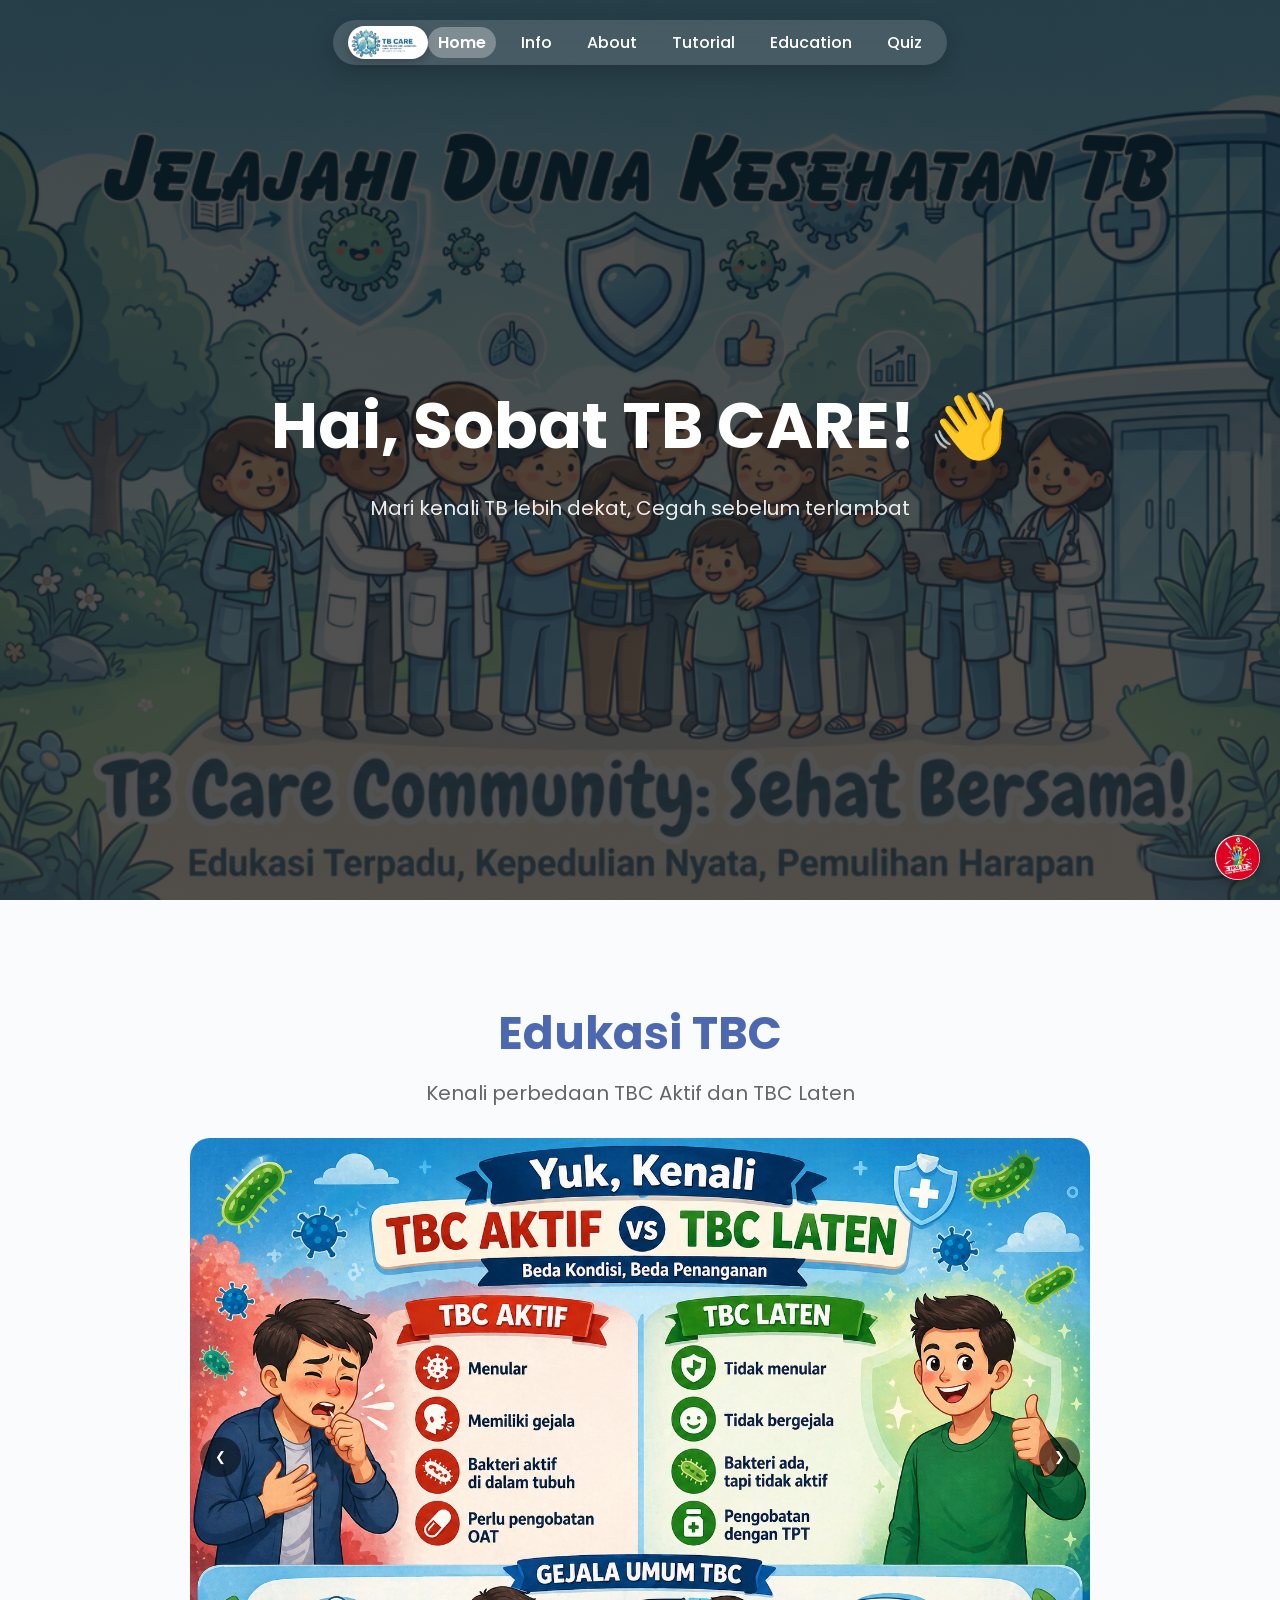
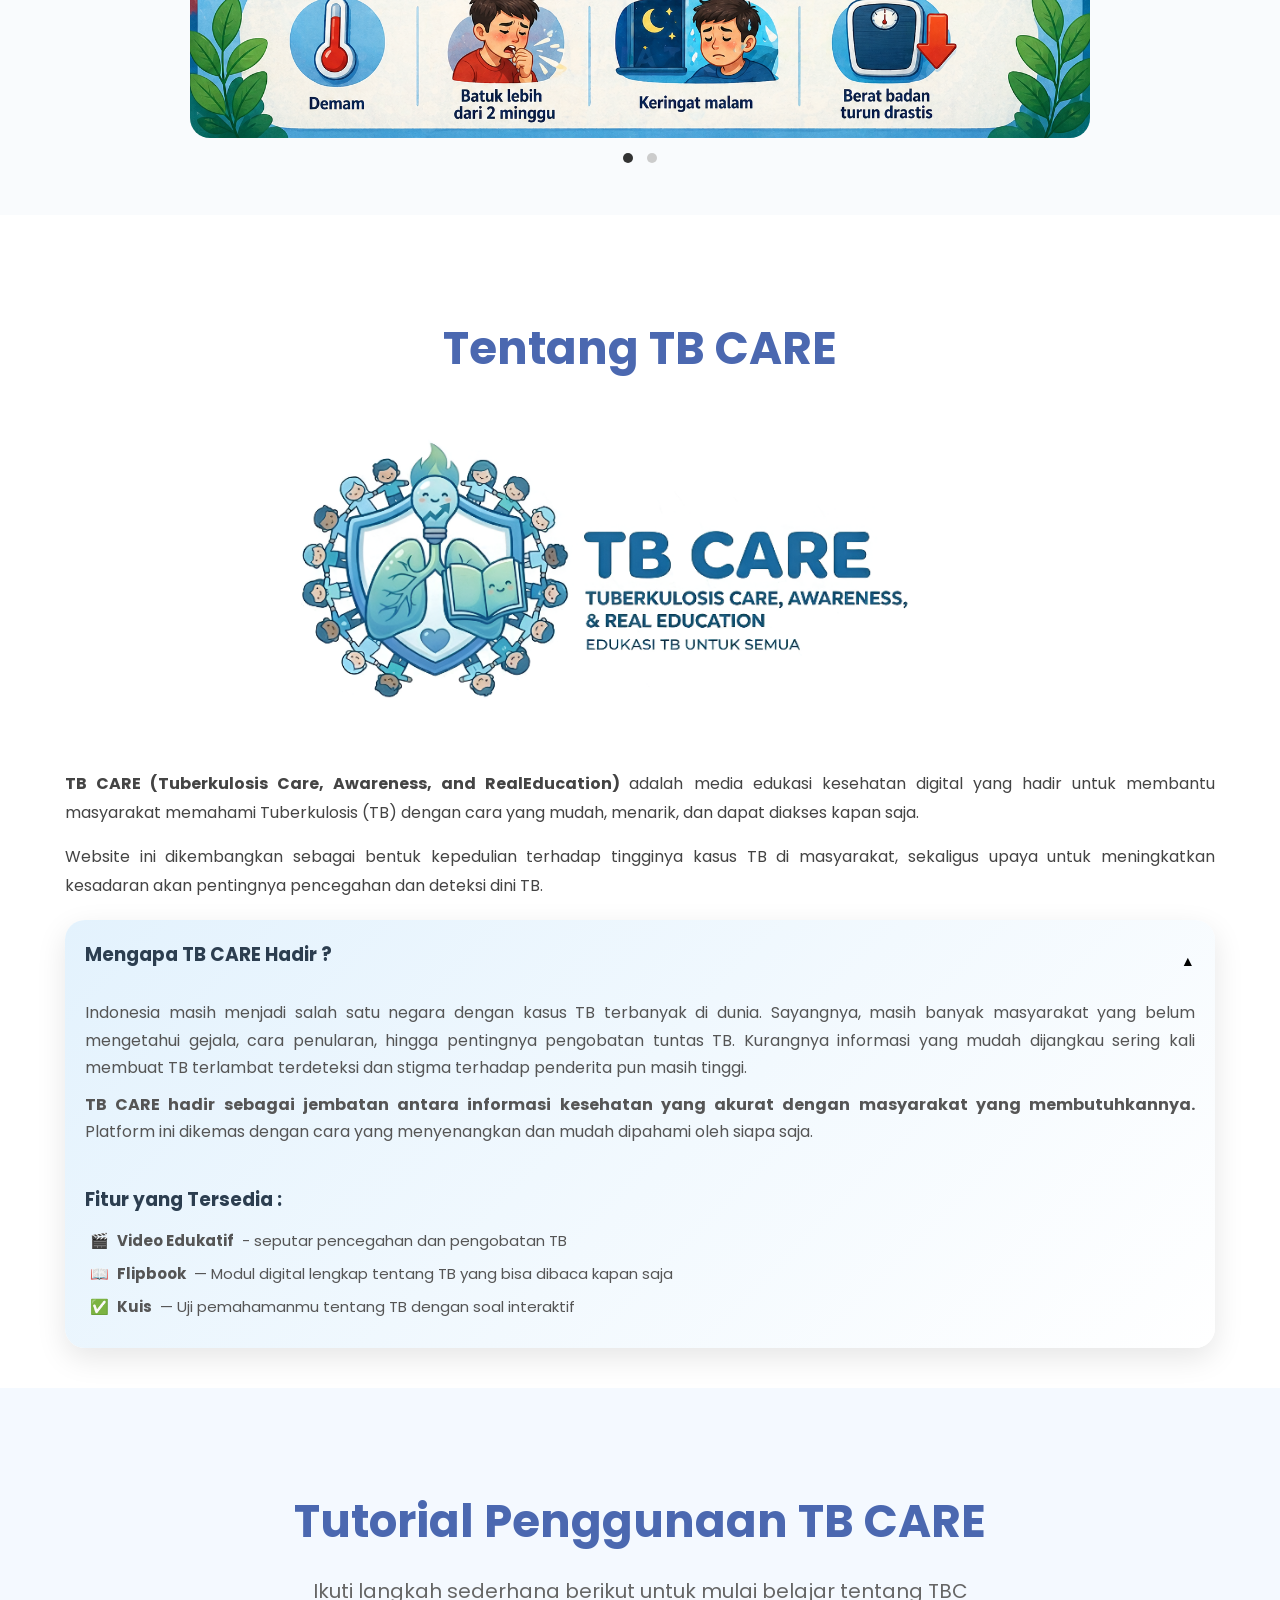
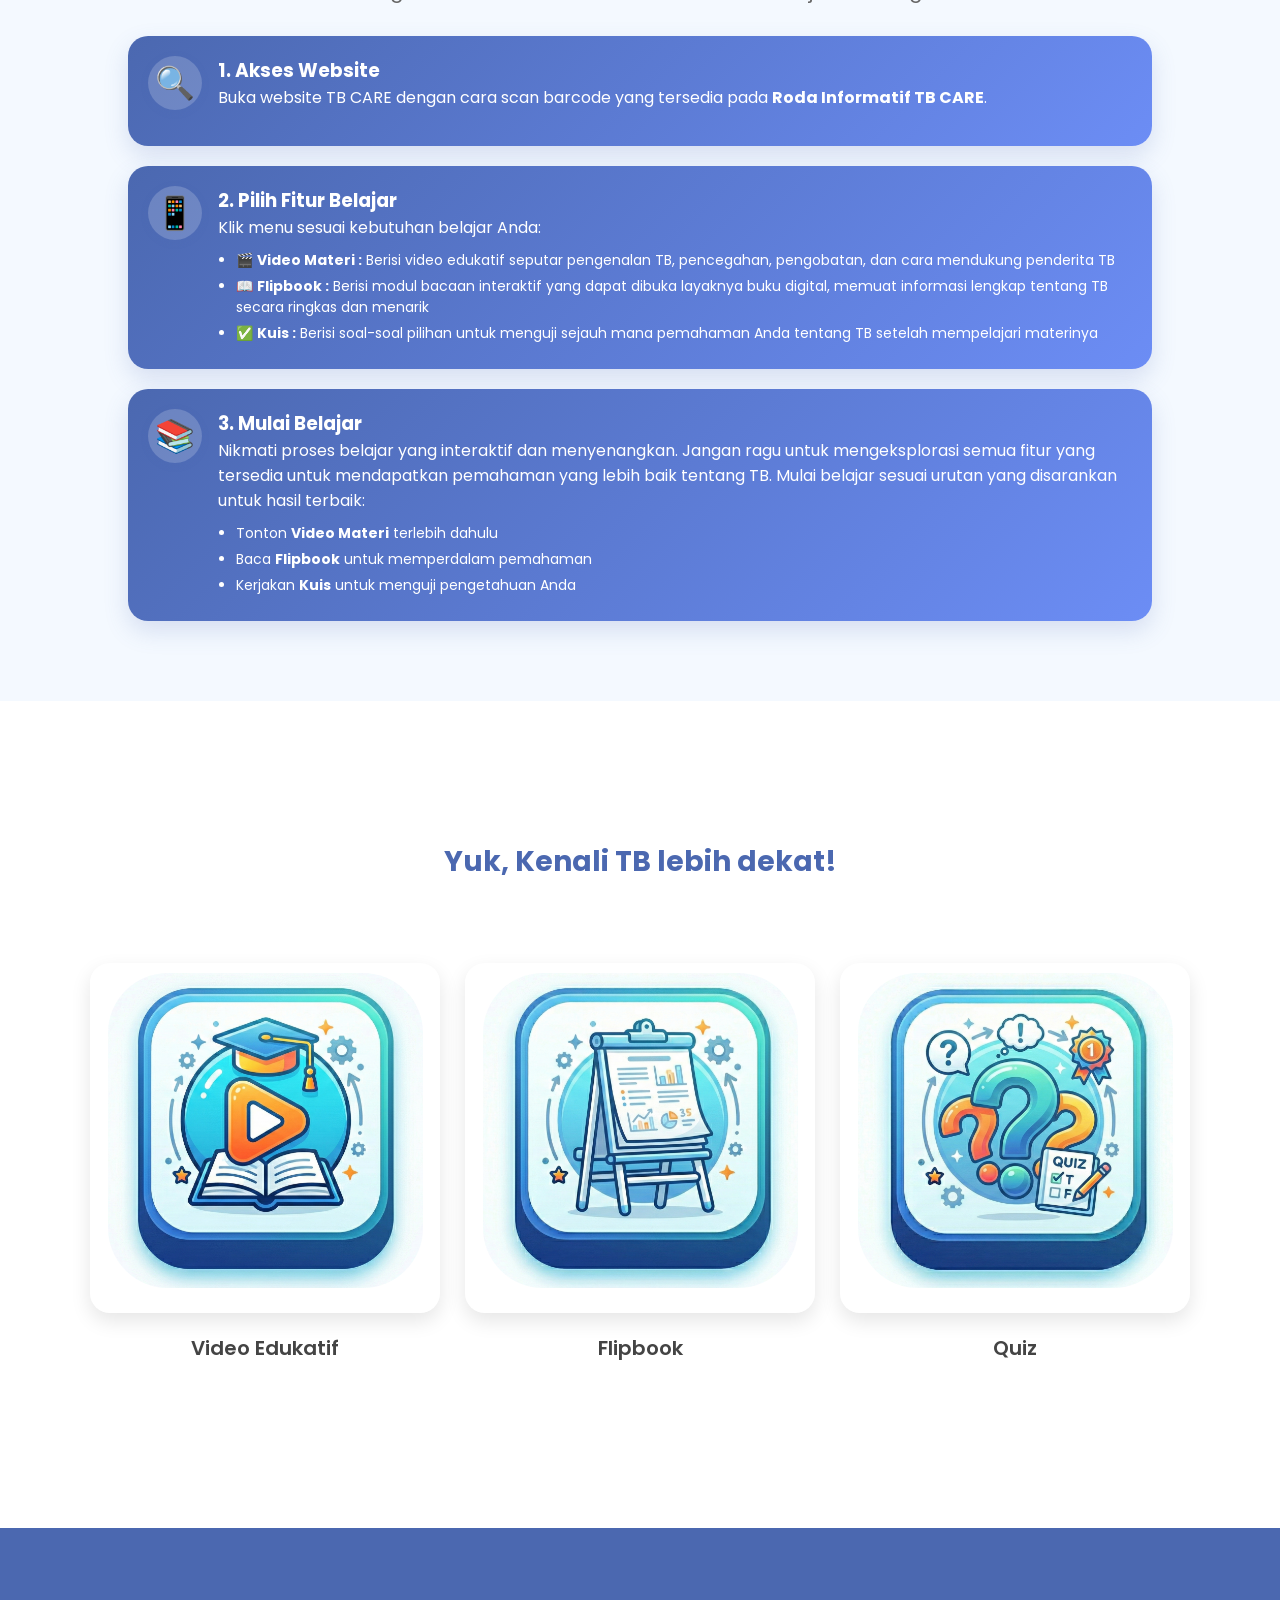
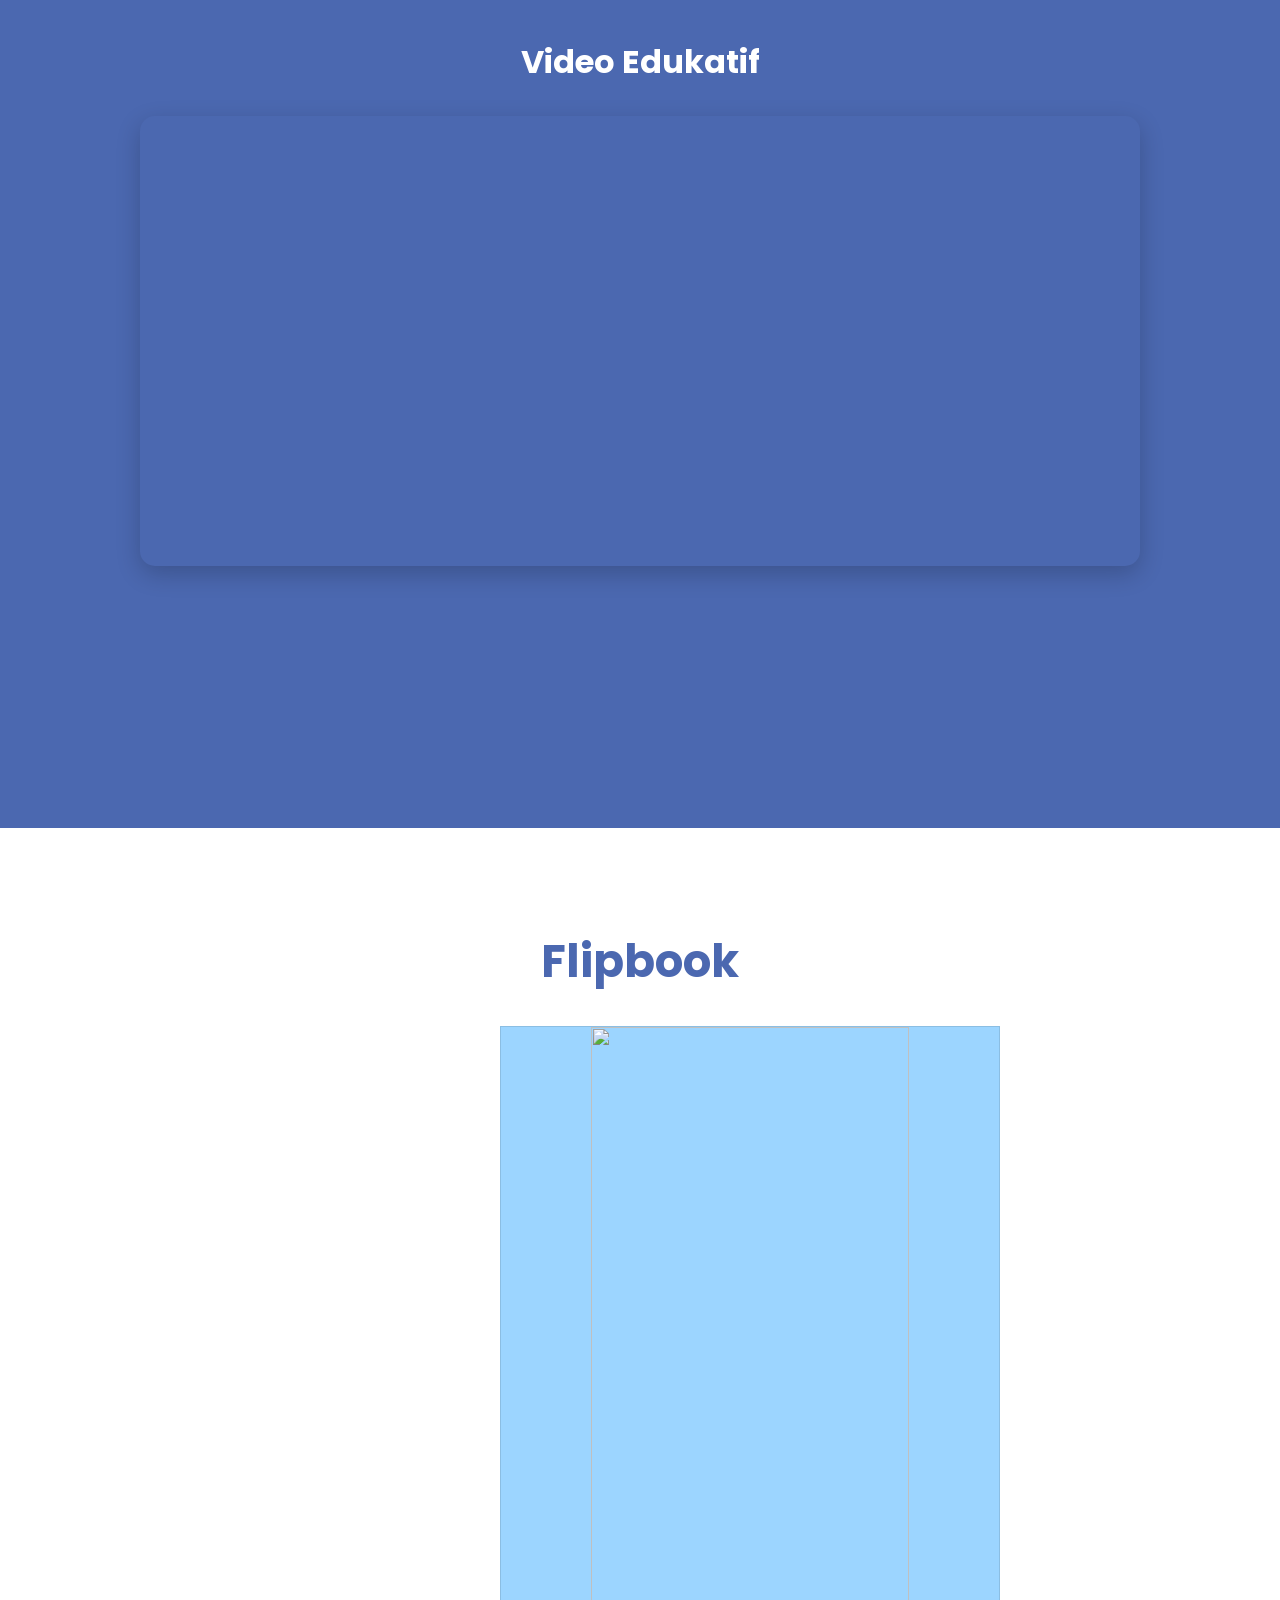
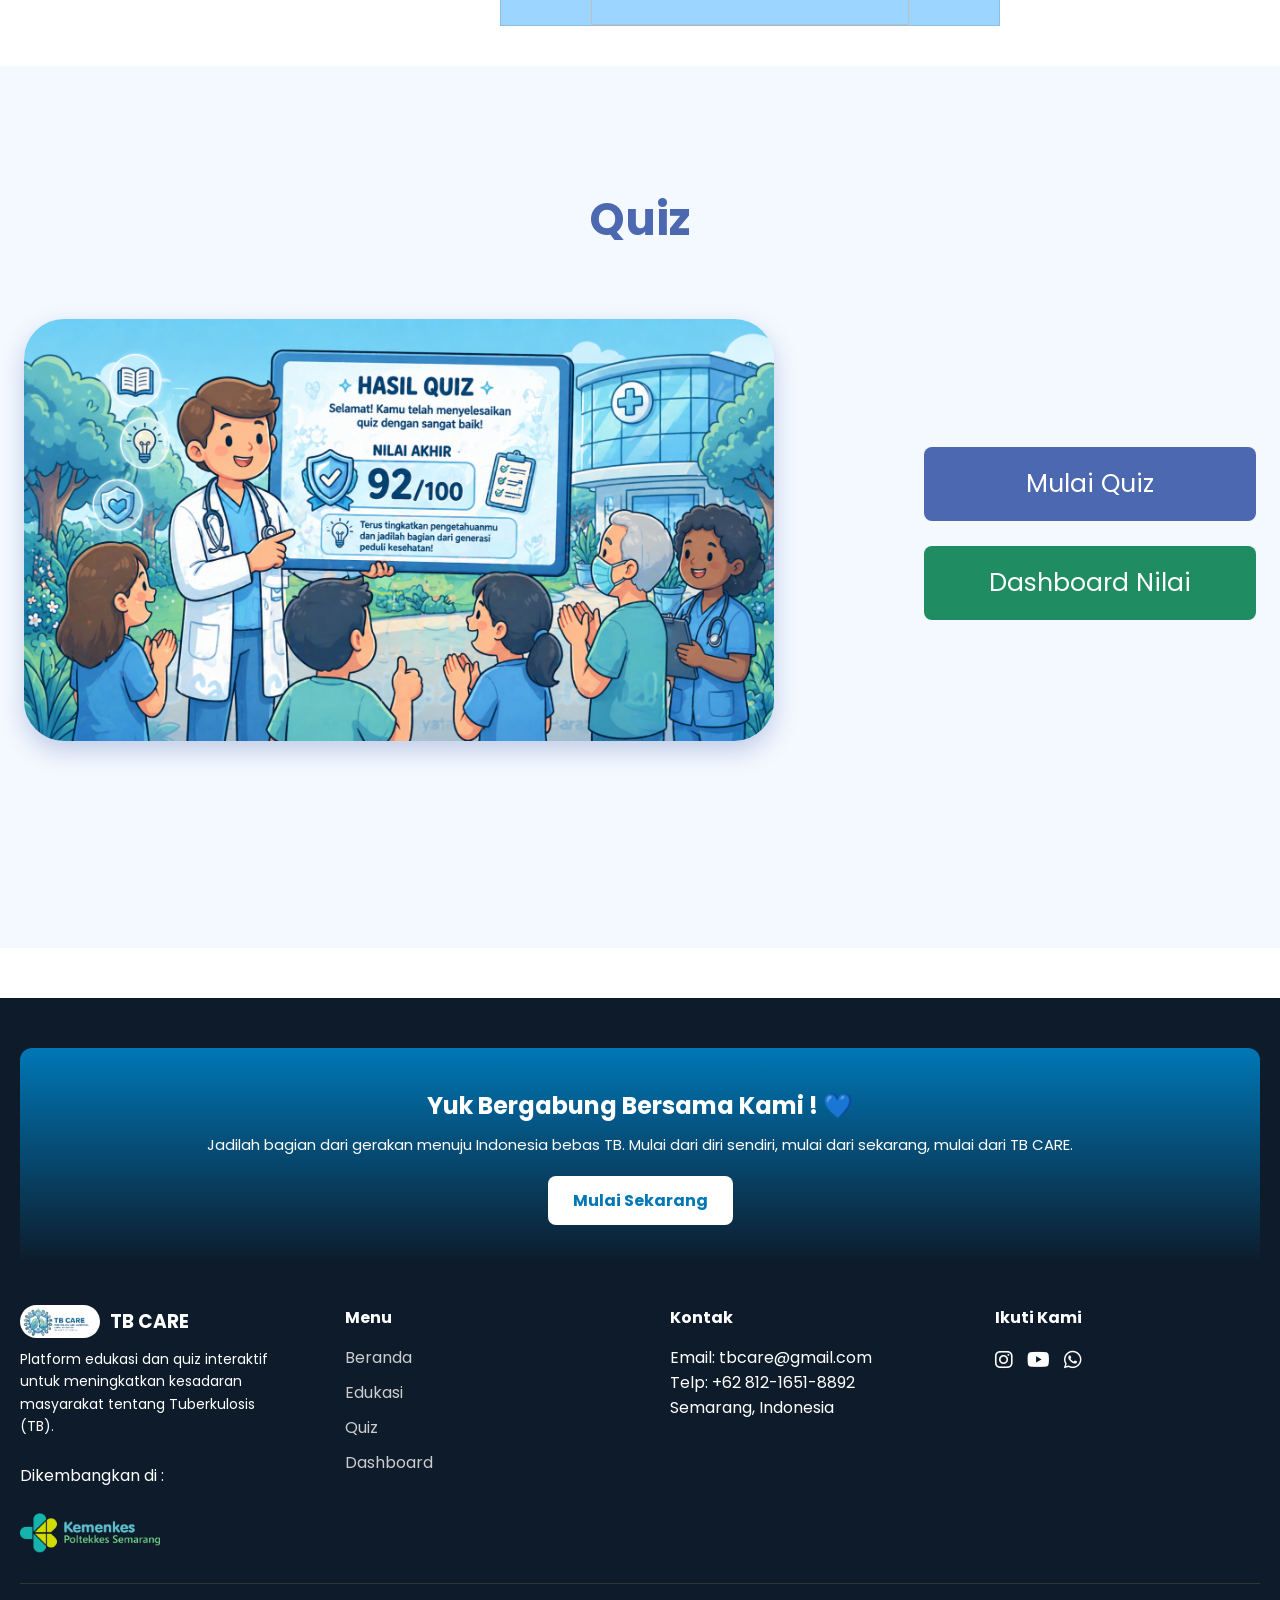
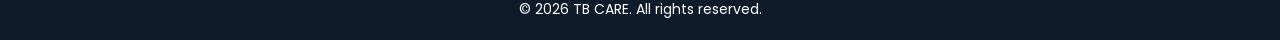
==== index.html @ 0c61deee "Add video asset for enhanced media content" ====
<!doctype html>
<html lang="id">
  <!-- HEAD -->
  <head>
    <meta charset="UTF-8" />
    <meta name="viewport" content="width=device-width, initial-scale=1.0" />
    <title>TB Care</title>
    <link rel="stylesheet" href="style.css" />
    <link
      href="https://fonts.googleapis.com/css2?family=Poppins:wght@300;400;700&display=swap"
      rel="stylesheet"
    />
    <link rel="stylesheet" href="https://cdnjs.cloudflare.com/ajax/libs/font-awesome/6.5.0/css/all.min.css">
    <link rel="icon" type="image/png" href="logo2.png">
  </head>

  <!-- BODY -->
  <body>
    <!-- Audio -->
    <audio id="bg-music" autoplay muted loop>
      <source src="music.mpeg" type="audio/mpeg">
    </audio>

    <!-- Tombol Lingkaran -->
    <div id="music-btn">
      <img src="toss.png" alt="music">
    </div>
    <!-- Navbar -->
    <nav class="navbar" id="navbar">
      <div class="nav-container">
        <div class="logo">
          <img src="logo.png" alt="Logo" />
        </div>
        <ul class="nav-menu" id="navMenu">
          <li><a href="#home" class="active">Home</a></li>
          <li><a href="#info">Info</a></li>
          <li><a href="#about">About</a></li>
          <li><a href="#tutorial">Tutorial</a></li>
          <li><a href="#education">Education</a></li>
          <li><a href="#quiz">Quiz</a></li>
        </ul>
        <!-- Hamburger -->
        <div class="hamburger" id="hamburger">☰</div>
      </div>
    </nav>

    <!-- Hero / Home -->
    <section class="hero" id="home">
      <div class="overlay"></div>
      <div class="hero-content">
        <h1>Hai, Sobat TB CARE! 👋</h1>
        <p>Mari kenali TB lebih dekat, Cegah sebelum terlambat</p>
      </div>
    </section>

    <!-- Section lainnya -->
    <section id="info" class="info-section">
      <div class="container">
        <!-- Judul Dinamis -->
        <h2 id="info-title">Edukasi TBC</h2>
        <p class="subtitle" id="info-subtitle">
          Kenali perbedaan TBC Aktif dan TBC Laten
        </p>

        <!-- Carousel -->
        <div class="carousel">
          <div class="carousel-track" id="carouselTrack">
            <!-- Slide 1 -->
            <div class="slide active">
              <img src="tbc-info1.png" alt="TBC Aktif vs Laten" />
            </div>

            <!-- Slide 2 -->
            <div class="slide">
              <img src="tbc-info2.png" alt="Pencegahan TBC" />
            </div>
          </div>

          <!-- Navigasi -->
          <button class="nav prev" onclick="prevSlide()">❮</button>
          <button class="nav next" onclick="nextSlide()">❯</button>

          <!-- Indicator -->
          <div class="dots">
            <span class="dot active" onclick="goToSlide(0)"></span>
            <span class="dot" onclick="goToSlide(1)"></span>
          </div>
        </div>
      </div>
    </section>
    <section id="about" class="about-section fade-in">
      <div class="container">
        <!-- Judul -->
        <h2 class="about-title">Tentang TB CARE</h2>

        <!-- Icon Logo -->
        <div class="about-icon">
          <img src="logo.png" alt="TB Care Icon" />
        </div>

        <br />

        <!-- Deskripsi -->
        <div class="about-content">
          <p>
            <strong
              >TB CARE (Tuberkulosis Care, Awareness, and RealEducation)
            </strong>
            adalah media edukasi kesehatan digital yang hadir untuk membantu
            masyarakat memahami Tuberkulosis (TB) dengan cara yang mudah,
            menarik, dan dapat diakses kapan saja.
          </p>

          <p>
            Website ini dikembangkan sebagai bentuk kepedulian terhadap
            tingginya kasus TB di masyarakat, sekaligus upaya untuk meningkatkan
            kesadaran akan pentingnya pencegahan dan deteksi dini TB.
          </p>
        </div>

        <!-- Highlight Dropdown -->
        <div class="about-highlight active">
          <!-- Header (yang selalu terlihat) -->
          <div class="highlight-header" onclick="toggleHighlight()">
            <h3>Mengapa TB CARE Hadir ?</h3>
            <span class="arrow">▼</span>
          </div>

          <!-- Content (default tertutup) -->
          <div class="highlight-content" id="highlightContent">
            <p>
              Indonesia masih menjadi salah satu negara dengan kasus TB
              terbanyak di dunia. Sayangnya, masih banyak masyarakat yang belum
              mengetahui gejala, cara penularan, hingga pentingnya pengobatan
              tuntas TB. Kurangnya informasi yang mudah dijangkau sering kali
              membuat TB terlambat terdeteksi dan stigma terhadap penderita pun
              masih tinggi.
            </p>

            <p>
              <strong
                >TB CARE hadir sebagai jembatan antara informasi kesehatan yang
                akurat dengan masyarakat yang membutuhkannya.</strong
              >
              Platform ini dikemas dengan cara yang menyenangkan dan mudah
              dipahami oleh siapa saja.
            </p>

            <br />

            <div class="features">
              <h3>Fitur yang Tersedia :</h3>
              <ul>
                <li>
                  🎬 <strong>Video Edukatif</strong> - seputar pencegahan dan
                  pengobatan TB
                </li>
                <li>
                  📖 <strong>Flipbook</strong> — Modul digital lengkap tentang
                  TB yang bisa dibaca kapan saja
                </li>
                <li>
                  ✅ <strong>Kuis</strong> — Uji pemahamanmu tentang TB dengan
                  soal interaktif
                </li>
              </ul>
            </div>
          </div>
        </div>
      </div>
    </section>
    <section id="tutorial" class="tutorial-section">
      <div class="container">
        <!-- Judul -->
        <h2 class="section-title fade-in">Tutorial Penggunaan TB CARE</h2>
        <p class="subtitle fade-in">
          Ikuti langkah sederhana berikut untuk mulai belajar tentang TBC
        </p>
      </div>
      <div class="tutorial-steps">
        <!-- Step 1 -->
        <div class="step fade-in">
          <div class="step-content">
            <div class="step-icon">🔍</div>
            <div class="step-text">
              <h3>1. Akses Website</h3>
              <p>
                Buka website TB CARE dengan cara scan barcode yang tersedia pada
                <strong>Roda Informatif TB CARE</strong>.
              </p>
            </div>
          </div>
        </div>

        <!-- Step 2 -->
        <div class="step fade-in">
          <div class="step-content">
            <div class="step-icon">📱</div>
            <div class="step-text">
              <h3>2. Pilih Fitur Belajar</h3>
              <p>Klik menu sesuai kebutuhan belajar Anda:</p>
              <ul>
                <li>
                  🎬 <strong>Video Materi :</strong>
                  Berisi video edukatif seputar pengenalan TB, pencegahan,
                  pengobatan, dan cara mendukung penderita TB
                </li>
                <li>
                  📖 <strong>Flipbook :</strong>
                  Berisi modul bacaan interaktif yang dapat dibuka layaknya buku
                  digital, memuat informasi lengkap tentang TB secara ringkas
                  dan menarik
                </li>
                <li>
                  ✅ <strong>Kuis :</strong>
                  Berisi soal-soal pilihan untuk menguji sejauh mana pemahaman
                  Anda tentang TB setelah mempelajari materinya
                </li>
              </ul>
            </div>
          </div>
        </div>

        <!-- Step 3 -->
        <div class="step fade-in">
          <div class="step-content">
            <div class="step-icon">📚</div>
            <div class="step-text">
              <h3>3. Mulai Belajar</h3>
              <p>
                Nikmati proses belajar yang interaktif dan menyenangkan. Jangan
                ragu untuk mengeksplorasi semua fitur yang tersedia untuk
                mendapatkan pemahaman yang lebih baik tentang TB. Mulai belajar
                sesuai urutan yang disarankan untuk hasil terbaik:
              </p>
              <ul>
                <li>Tonton <strong>Video Materi</strong> terlebih dahulu</li>
                <li>
                  Baca <strong>Flipbook</strong> untuk memperdalam pemahaman
                </li>
                <li>
                  Kerjakan <strong>Kuis</strong> untuk menguji pengetahuan Anda
                </li>
              </ul>
            </div>
          </div>
        </div>
      </div>
    </section>
    <section id="education" class="education-section">
      <div class="container">
        <!-- Judul -->
        <h2 class="section-title fade-in">Yuk, Kenali TB lebih dekat!</h2>
        <div class="card-container">
          <div class="card-item">
            <a href="#video" class="card">
              <img src="video.png" alt="Video Edukatif" />
            </a>
            <p>Video Edukatif</p>
          </div>

          <div class="card-item">
            <a href="#flipbook-section" class="card">
              <img src="flipbook.png" alt="Flipbook" />
            </a>
            <p>Flipbook</p>
          </div>

          <div class="card-item">
            <a href="#quiz" class="card">
              <img src="kuis.png" alt="Quiz" />
            </a>
            <p>Quiz</p>
          </div>
        </div>
      </div>
    </section>
    <section class="video-section" id="video">
      <h2 class="video-title">Video Edukatif</h2>

      <div class="video-container">
        <iframe
          src="https://www.youtube.com/embed/202hkf43HXQ"
          title="YouTube video"
          frameborder="0"
          allow="
            accelerometer;
            autoplay;
            clipboard-write;
            encrypted-media;
            gyroscope;
            picture-in-picture;
          "
          allowfullscreen
        >
        </iframe>
      </div>
    </section>
    <section id="flipbook-section" class="flipbook-section">
      <h2 class="flipbook-title">Flipbook</h2>
      <div class="flipbook-wrapper">
        <div class="flipbook">
          <div>
            <img src="flipbook/1.png" alt="" />
          </div>
          <div>
            <img src="flipbook/2.png" alt="" />
          </div>
          <div>
            <img src="flipbook/3.png" alt="" />
          </div>
          <div>
            <img src="flipbook/4.png" alt="" />
          </div>
          <div>
            <img src="flipbook/5.png" alt="" />
          </div>
          <div>
            <img src="flipbook/6.png" alt="" />
          </div>
          <div>
            <img src="flipbook/7.png" alt="" />
          </div>
          <div>
            <img src="flipbook/8.png" alt="" />
          </div>
          <div>
            <img src="flipbook/9.png" alt="" />
          </div>
          <div>
            <img src="flipbook/10.png" alt="" />
          </div>
          <div>
            <img src="flipbook/11.png" alt="" />
          </div>
          <div>
            <img src="flipbook/12.png" alt="" />
          </div>
          <div>
            <img src="flipbook/13.png" alt="" />
          </div>
          <div>
            <img src="flipbook/14.png" alt="" />
          </div>
          <div>
            <img src="flipbook/15.png" alt="" />
          </div>
          <div>
            <img src="flipbook/16.png" alt="" />
          </div>
          <div>
            <img src="flipbook/17.png" alt="" />
          </div>
          <div>
            <img src="flipbook/18.png" alt="" />
          </div>
          <div>
            <img src="flipbook/19.png" alt="" />
          </div>
          <div class="hard"></div>
        </div>
      </div>
    </section>
    <section id="quiz" class="quiz-section">
      <h2 class="quiz-title">Quiz</h2>

      <div class="quiz-container">
        
        <!-- KIRI: GAMBAR -->
        <div class="quiz-image">
          <img src="quiz.png" alt="Quiz Illustration">
        </div>

        <!-- KANAN: BUTTON -->
        <div class="quiz-actions">
          <a href="quiz.html" class="btn btn-primary">Mulai Quiz</a>
          <a href="dashboard.html" class="btn btn-secondary">Dashboard Nilai</a>
        </div>
      </div>
    </section>
    <footer class="footer">

      <!-- CTA (MASUK KE DALAM FOOTER) -->
      <div class="footer-cta">
        <h3>Yuk Bergabung Bersama Kami ! 💙</h3>
        <p>
          Jadilah bagian dari gerakan menuju Indonesia bebas TB. Mulai dari diri
          sendiri, mulai dari sekarang, mulai dari TB CARE.
        </p>
        <a href="#" class="cta-btn">Mulai Sekarang</a>
      </div>

      <div class="footer-container">

        <!-- KOLOM 1 -->
        <div class="footer-col">
          <div class="footer-logo">
            <img src="logo.png" alt="Logo">
            <h3>TB CARE</h3>
          </div>

          <p class="footer-desc">
            Platform edukasi dan quiz interaktif untuk meningkatkan kesadaran
            masyarakat tentang Tuberkulosis (TB).
          </p>

          <br />
          <p>Dikembangkan di :</p>
          <br />

          <div class="footer-logo2">
            <img src="logo_poltekkes.png" alt="Logo">
          </div>
        </div>

        <!-- KOLOM LAIN TETAP -->
        <div class="footer-col">
          <h4>Menu</h4>
          <ul>
            <li><a href="#home">Beranda</a></li>
            <li><a href="#education">Edukasi</a></li>
            <li><a href="#quiz">Quiz</a></li>
            <li><a href="dashboard.html">Dashboard</a></li>
          </ul>
        </div>

        <div class="footer-col">
          <h4>Kontak</h4>
          <p>Email: tbcare@gmail.com</p>
          <p>Telp: +62 812-1651-8892</p>
          <p>Semarang, Indonesia</p>
        </div>

        <div class="footer-col">
          <h4>Ikuti Kami</h4>
          <div class="social-icons">
            <a href="#"><i class="fab fa-instagram"></i></a>
            <a href="#"><i class="fab fa-youtube"></i></a>
            <a href="#"><i class="fab fa-whatsapp"></i></a>
          </div>
        </div>

      </div>

      <div class="footer-bottom">
        <p>© 2026 TB CARE. All rights reserved.</p>
      </div>

    </footer>
    <script src="script.js"></script>
    <script src="jquery.js"></script>
    <script src="turn.js"></script>
    <script src="https://cdn.jsdelivr.net/npm/@supabase/supabase-js"></script>
    <script>
      $(document).ready(function() {
        fixCenter();
      });
      $('.flipbook').turn({
        width: 1000,
        height: 600,
        autoCenter: true,
        display: 'double'
      });
      $('.flipbook').bind('turned', function() {
        fixCenter();
      });
    </script>
  </body>
</html>
---- style.css ----
@import url('https://fonts.googleapis.com/css2?family=Poppins:ital,wght@0,100;0,200;0,300;0,400;0,500;0,600;0,700;0,800;0,900;1,100;1,200;1,300;1,400;1,500;1,600;1,700;1,800;1,900&display=swap');

* {
  margin: 0;
  padding: 0;
  box-sizing: border-box;
  font-family: "Poppins", sans-serif;
}

body {
  scroll-behavior: smooth;
}

/* Navbar */
.navbar {
  position: fixed;
  top: 20px;
  width: 100%;
  display: flex;
  justify-content: center;
  left: 50%;
  transform: translateX(-50%);
  z-index: 1000;
}

.nav-container {
  display: flex;
  align-items: center;
  justify-content: space-between;
  width: 48%;
  max-width: 800px;
  padding: 6px 15px;

  /* Rounded + Glass Effect */
  background: rgba(255, 255, 255, 0.15);
  backdrop-filter: blur(10px);
  border-radius: 50px;
  color: white;

  transition: all 0.3s ease;
  transition: background 0.4s ease, backdrop-filter 0.4s ease;

  /* Shadow */
  box-shadow: 0 8px 25px rgba(0, 0, 0, 0.2);
}

/* MODE TERANG (untuk background putih) */
.navbar.dark .nav-container {
  background: rgba(75, 104, 176, 0.500);
  backdrop-filter: blur(12px);
  color: white;
}

/* Link ikut berubah */
.navbar.dark .nav-menu li a {
  color: white;
}

/* Hover tetap terlihat */
.navbar.dark .nav-menu li a:hover {
  background: rgba(255, 255, 255, 0.2);
}

/* Logo tetap kontras */
.navbar.dark .logo img {
  background: white;
}

/* MENU */
.nav-menu {
  display: flex;
  list-style: none;
  gap: 15px;
}

.nav-menu li a {
  text-decoration: none;
  color: white;
  font-weight: 500;
  padding: 4px 10px;
  border-radius: 20px;
  transition: 0.3s;
}

.nav-menu li a:hover,
.nav-menu li a.active {
  background: rgba(255, 255, 255, 0.3);
  font-weight: 600;
}

/* HAMBURGER */
.hamburger {
  display: none;
  font-size: 20px;
  cursor: pointer;
  color: white;
}

.logo {
  display: flex;
  align-items: center;
  color: white;
  font-size: 20px;
  font-weight: bold;
}

.logo img {
  max-width: 100%;
  width: 130px;
  background: white;
  height: auto;
  border-radius: 40px;
  /* biar agak rounded */
  box-shadow: 0 4px 10px rgba(0, 0, 0, 0.2);
}

/* Hero Section */
.hero {
  height: 100vh;
  background: url("background.png") no-repeat center center/cover;
  position: relative;
}

/* Overlay gelap */
.overlay {
  position: absolute;
  width: 100%;
  height: 100%;
  background: rgba(0, 0, 0, 0.5);
  /* warna hitam transparan */
  background: linear-gradient(rgba(0, 0, 0, 0.7), rgba(40, 40, 40, 0.8));
}

/* Content tengah */
.hero-content {
  position: relative;
  z-index: 2;
  height: 100%;
  display: flex;
  flex-direction: column;
  color: white;
  justify-content: center;
  align-items: center;
  text-align: center;
  top: 50%;
  transform: translateY(-50%);
}

.hero-content h1 {
  font-size: 64px;
  font-weight: 700;
  margin-bottom: 20px;
  animation: fadeIn 1.5s ease-in-out;
}

.hero-content p {
  font-size: 20px;
  opacity: 0.9;
}

.info-section {
  padding: 100px 0px 40px 0px;
  background: #f9fbfd;
  text-align: center;
}

.info-section h2 {
  font-size: 45px;
  color: rgb(75, 104, 176);
  margin-bottom: 10px;
}

.subtitle {
  font-size: 20px;
  color: #666;
  margin-bottom: 30px;
}

.carousel {
  position: relative;
  max-width: 900px;
  margin: auto;
  overflow: hidden;
}

.carousel-track {
  display: flex;
  transition: transform 0.5s ease-in-out;
}

.slide {
  min-width: 100%;
  display: flex;
  justify-content: center;
}

.slide img {
  width: 100%;
  border-radius: 20px;
}

/* Tombol */
.nav {
  position: absolute;
  top: 50%;
  transform: translateY(-50%);
  background: rgba(0, 0, 0, 0.5);
  color: #fff;
  border: none;
  padding: 10px 15px;
  cursor: pointer;
  border-radius: 50%;
}

.prev {
  left: 10px;
}

.next {
  right: 10px;
}

/* Dots */
.dots {
  text-align: center;
  margin-top: 10px;
}

.dot {
  height: 10px;
  width: 10px;
  margin: 5px;
  background: #ccc;
  display: inline-block;
  border-radius: 50%;
  cursor: pointer;
}

.dot.active {
  background: #333;
}

/* FADE IN ANIMATION */
.fade-in {
  opacity: 0;
  transform: translateY(40px);
  transition: all 0.8s ease;
}

.fade-in.show {
  opacity: 1;
  transform: translateY(0);
}

.about-section {
  padding: 100px 0px 40px 0px;
  background: #ffffff;
  text-align: center;
}

/* ICON */
.about-icon {
  margin-bottom: 20px;
}

.about-icon img {
  width: 750px;
  height: auto;
}

.about-title {
  font-size: 45px;
  color: rgb(75, 104, 176);
  margin-bottom: 30px;
}

.about-content {
  max-width: 1150px;
  margin: auto;
  text-align: justify;
  color: #444;
  line-height: 1.8;
}

.about-content p {
  margin-bottom: 15px;
}

/* Header dropdown */
.highlight-header {
  display: flex;
  justify-content: space-between;
  align-items: center;
  cursor: pointer;
  user-select: none;
}

/* Arrow animasi */
.highlight-header .arrow {
  transition: transform 0.3s ease;
  font-size: 14px;
}

/* Section Highlight */
.about-highlight {
  margin-top: 20px;
  padding: 20px;
  background: linear-gradient(135deg, #e3f2fd, #ffffff);
  border-radius: 20px;
  max-width: 1150px;
  margin-left: auto;
  margin-right: auto;
  text-align: justify;
  box-shadow: 0 10px 30px rgba(0, 0, 0, 0.1);
}

.about-highlight h3 {
  margin-bottom: 15px;
  color: #2c3e50;
}

.about-highlight p {
  margin-bottom: 10px;
  color: #555;
  line-height: 1.7;
}

/* Content default hidden */
.highlight-content {
  max-height: 0;
  overflow: hidden;
  transition: max-height 0.4s ease;
}

/* Saat aktif (terbuka) */
.about-highlight.active .highlight-content {
  max-height: 1000px;
  /* cukup besar agar muat konten */
  margin-top: 15px;
}

/* Rotasi panah */
.about-highlight.active .arrow {
  transform: rotate(180deg);
}

/* Fitur Section */
.features {
  margin-top: 5px;
  /* border-top: 2px solid #f0f0f0; */
}

/* Judul fitur */
.features h4 {
  font-size: 18px;
  margin-bottom: 10px;
  color: #2c7be5;
  /* bisa disesuaikan dengan warna tema */
}

/* List fitur */
.features ul {
  list-style: none;
  padding: 0;
  margin: 0;
}

/* Item fitur */
.features ul li {
  margin-bottom: 10px;
  padding-left: 5px;
  font-size: 15px;
  color: #555;
  display: flex;
  align-items: center;
  gap: 8px;
}

/* Bold teks fitur */
.features ul li strong {
  color: #555;
}

/* Hover effect biar sedikit interaktif */
.features ul li:hover {
  transform: translateX(5px);
  transition: 0.2s ease;
  color: #2c7be5;
}

/* TUTORIAL */
.tutorial-section {
  padding: 80px 0px 80px 0px;
  background: #f4f9ff;
  text-align: center;
}

.section-title {
  color: rgb(75, 104, 176);
  font-size: 45px;
  margin-top: 20px;
  margin-bottom: 20px;
}

/* STEPS */
.tutorial-steps {
  display: flex;
  flex-direction: column;
  gap: 20px;
}

.step {
  background: linear-gradient(135deg, #4b68b0, #6c8df5);
  backdrop-filter: blur(10px);
  color: white;
  padding: 20px;
  margin: 0 auto;
  border-radius: 20px;
  width: 110%;
  max-width: 80%;
  min-height: 110px;
  box-shadow: 0 10px 25px rgba(75, 104, 176, 0.18);
  text-align: left;
  transition: all 0.3s cubic-bezier(.4,1.3,.6,1);
  position: relative;
  overflow: hidden;
  display: flex;
  flex-direction: column;
  align-items: flex-start;
  justify-content: flex-start;
}

.step-content {
  display: flex;
  align-items: flex-start;
  gap: 16px;
}

.step:hover {
  transform: translateY(-10px) scale(1.02);
}

.step-number {
  width: 38px;
  height: 38px;
  background: #fff;
  color: #4b68b0;
  font-weight: 700;
  font-size: 1.3rem;
  border-radius: 50%;
  display: flex;
  align-items: center;
  justify-content: center;
  margin: 0 auto 12px auto;
  box-shadow: 0 2px 8px rgba(75,104,176,0.13);
  border: 2px solid #e3f2fd;
}

/* ICON */
.step-icon {
  font-size: 32px;
  width: 54px;
  height: 54px;
  background: rgba(255, 255, 255, 0.18);
  border-radius: 50%;
  display: flex;
  align-items: center;
  justify-content: center;
  margin: 0;
  flex-shrink: 0;
  box-shadow: 0 2px 8px rgba(75,104,176,0.10);
}

.step-text {
  text-align: left;
}

/* List */
.step ul,
.step ol {
  margin-top: 10px;
  padding-left: 18px;
  text-align: left;
  font-size: 14px;
}

/* List item */
.step li {
  margin-bottom: 5px;
}

/* Bold tetap kontras */
.step strong {
  color: #fff;
}

/* CTA */
.tutorial-cta {
  margin-top: 40px;
  padding: 30px;
  background: linear-gradient(135deg, #2196f3, #64b5f6);
  color: white;
  border-radius: 20px;
  max-width: 1200px;
  margin-left: auto;
  margin-right: auto;
}

.tutorial-cta h3 {
  font-size: 30px;
  margin-bottom: 10px;
}

.education-section {
  text-align: center;
  padding: 120px 20px 165px 20px;
}

.education-section h2 {
  margin-bottom: 80px;
  font-size: 28px;
}

/* Container Card */
.card-container {
  display: flex;
  justify-content: center;
  gap: 25px;
  flex-wrap: wrap;
}

.card-item {
  display: flex;
  flex-direction: column;
  align-items: center;
}

/* Card */
.card {
  width: 350px;
  height: 350px;
  background: rgba(255, 255, 255, 0.15);
  backdrop-filter: blur(10px);
  border-radius: 20px;
  box-shadow: 0 8px 20px rgba(0,0,0,0.1);
  .card:active {
    transform: scale(0.95);
  }

  display: flex;
  flex-direction: column;
  align-items: center;
  justify-content: center;

  text-decoration: none;
  color: white;

  transition: 0.3s ease;
}

/* Gambar */
.card img {
  width: 90%;
  margin-bottom: 15px;
  border-radius: 60px;
}

/* Text di bawah card */
.card-item p {
  margin-top: 20px;
  font-size: 20px;
  font-weight: 550;
  color: #444;
  text-align: center;
}

/* Hover Effect */
.card:hover {
  transform: translateY(-8px);
  background: rgba(255, 255, 255, 0.25);
}

.video-section {
  width: 100%;
  height: 100vh;
  padding: 60px 20px;
  text-align: center;
  background: #4b68b0;
}

.video-title {
  font-size: 32px;
  padding-top: 50px;
  margin-bottom: 30px;
  color: #ffffff;
}

/* Responsive Video */
.video-container {
  position: relative;
  width: 100%;
  max-width: 1000px;
  margin: 0 auto;
  padding-bottom: 36.25%;
  height: 0;
  overflow: hidden;
  border-radius: 15px;
  box-shadow: 0 8px 25px rgba(0, 0, 0, 0.2);
}

.video-container iframe {
  position: absolute;
  top: 0;
  left: 0;
  width: 100%;
  height: 100%;
  border: none;
}

.flipbook-section {
  display: flex;
  flex-direction: column;
  align-items: center;
  padding: 100px 0px 40px 0px;
  background: #ffffff;
  text-align: center;
}

.flipbook {
    width: 1000px;
    height: 600px;
    transition: transform 0.3s ease;
    margin: auto;
}

.flipbook-wrapper {
  width: 100%;
  display: flex;
  justify-content: center;
  align-items: center;
  overflow: hidden;
}

.flipbook .hard {
    /* background: #c0392b !important; */
    width: 100%;
    height: 100%;
    display: flex;
    justify-content: center;
    align-items: center;
    background: #0b1a3a;
    color: #9cd5ff;
    font-weight: bold;
    border: none; 
    margin: 0;
    padding: 0;
}

.flipbook .page {
  background: #9cd5ff;
	display: flex;
	flex-direction: column;
	justify-content: center;
	align-items: center;
    gap: 10px;
    border: 1px solid rgba(0, 0, 0, 0.11);
}

.flipbook-title {
  font-size: 45px;
  color: rgb(75, 104, 176);
  margin-bottom: 30px;
}

.page img{
	width: 80%;
  height: 100%;
	object-fit: cover;
	margin: auto;
}

.quiz-section {
  padding: 120px 0px 200px 0px;
  background: #f4f9ff;
  text-align: center;
}

.quiz-title {
  font-size: 45px;
  color: rgb(75, 104, 176);
  margin-bottom: 65px;
}

/* Container utama */
.quiz-container {
  display: flex;
  align-items: center;
  justify-content: center;
  gap: 150px;
}

/* Gambar kiri */
.quiz-image img {
  width: 750px;
  max-width: 100%;
  border-radius: 40px;
  box-shadow: 0 10px 25px rgba(75, 104, 176, 0.3);
}

/* Tombol kanan */
.quiz-actions {
  display: flex;
  flex-direction: column;
  gap: 25px;
}

/* Style tombol */
.btn {
  padding: 18px 65px;
  text-decoration: none;
  border-radius: 8px;
  font-size: 25px;
  transition: 0.3s;
}

/* Tombol utama */
.btn-primary {
  background-color: rgb(75, 104, 176);
  color: white;
}

.btn-primary:hover {
  background-color: rgb(37, 57, 106);
}

/* Tombol kedua */
.btn-secondary {
  background-color: #208c62;
  color: white;
}

.btn-secondary:hover {
  background-color: #0a561c;
}

.footer {
  background: #0d1b2a;
  color: #ffffff;
  padding: 50px 20px 20px;
  margin-top: 50px;
}

/* CTA di dalam footer */
.footer-cta {
  background: linear-gradient(180deg, #0077b6, #0d1b2a );
  padding: 40px 20px;
  text-align: center;
  border-radius: 12px;
  margin-bottom: 40px;
  color: white;
}

/* Judul CTA */
.footer-cta h3 {
  font-size: 24px;
  margin-bottom: 10px;
}

/* Text */
.footer-cta p {
  font-size: 15px;
  margin-bottom: 20px;
}

/* Tombol CTA */
.cta-btn {
  display: inline-block;
  padding: 12px 25px;
  background: white;
  color: #0077b6;
  border-radius: 8px;
  text-decoration: none;
  font-weight: bold;
  transition: 0.3s;
}

.cta-btn:hover {
  background: #e0f7fa;
}

/* Container utama */
.footer-container {
  display: flex;
  justify-content: space-between;
  flex-wrap: wrap;
  gap: 60px;
}

/* Setiap kolom */
.footer-col {
  flex: 1;
  min-width: 220px;
}

/* Logo */
.footer-logo {
  display: flex;
  align-items: center;
  gap: 10px;
  margin-bottom: 10px;
}

.footer-logo2 {
  display: flex;
  align-items: center;
  gap: 10px;
}

.footer-logo img {
  width: 80px;
  border-radius: 40px;
}

.footer-logo2 img {
  width: 140px;
}

.footer-logo h3 {
  margin: 0;
}

/* Deskripsi */
.footer-desc {
  margin-top: 10px;
  font-size: 14px;
  line-height: 1.6;
}

/* Judul */
.footer-col h4 {
  margin-bottom: 15px;
}

/* Menu */
.footer-col ul {
  list-style: none;
  padding: 0;
}

.footer-col ul li {
  margin-bottom: 10px;
}

.footer-col ul li a {
  color: #ccc;
  text-decoration: none;
  transition: 0.3s;
}

.footer-col ul li a:hover {
  color: #00b4d8;
}

/* Social Media */
.social-icons a {
  display: inline-block;
  margin-right: 10px;
  font-size: 20px;
  color: white;
  transition: 0.3s;
}

.social-icons a:hover {
  color: #00b4d8;
}

/* Footer bawah */
.footer-bottom {
  text-align: center;
  border-top: 1px solid #333;
  margin-top: 30px;
  padding-top: 15px;
  font-size: 14px;
}

#music-btn {
  position: fixed;
  bottom: 20px;
  right: 20px;
  width: 45px;
  height: 45px;
  border-radius: 50%;
  overflow: hidden;
  cursor: pointer;
  box-shadow: 0 4px 10px rgba(0,0,0,0.3);
  z-index: 1000;
}

#music-btn img {
  width: 100%;
  height: 100%;
  object-fit: cover;
}

/* Animasi berputar */
.rotate {
  animation: spin 4s linear infinite;
}

/* RESPONSIVE (HP Android) */
@media (max-width: 768px) {
  .quiz-container {
    flex-direction: column;
  }

  .quiz-image img {
    width: 220px;
  }

  .quiz-actions {
    width: 100%;
  }

  .btn {
    width: 100%;
  }
}

/* RESPONSIVE (ANDROID) */
@media (max-width: 768px) {
  .nav-menu {
    position: absolute;
    top: 70px;
    left: 50%;
    transform: translateX(-50%);
    flex-direction: column;
    width: 90%;
    background: rgba(0, 0, 0, 0.8);
    border-radius: 20px;
    text-align: center;
    display: none;
    padding: 20px 0;
  }

  .nav-menu.active {
    display: flex;
  }

  .hamburger {
    display: block;
  }
}

@media (max-width: 768px) {
  .tutorial-steps {
    grid-template-columns: 1fr;
  }
}

.step {
  text-align: center;
}

/* Responsive */
@media (max-width: 768px) {

  .about-content,
  .about-highlight {
    text-align: center;
  }
}

/* Responsive */
@media (max-width: 768px) {
  .info-content {
    flex-direction: column;
  }

  .info-text {
    text-align: center;
  }
}

/* Responsive */
@media (max-width: 768px) {
  .about-highlight {
    padding: 20px;
  }

  .about-highlight h3 {
    font-size: 20px;
  }

  .features h4 {
    font-size: 16px;
  }

  .features ul li {
    font-size: 14px;
  }
}

@keyframes fadeIn {
  from {
    opacity: 0;
    transform: translateY(20px);
  }

  to {
    opacity: 1;
    transform: translateY(0);
  }
}

/* Responsive */
@media (max-width: 768px) {
  .footer-cta {
    padding: 30px 15px;
  }

  .footer-cta h3 {
    font-size: 20px;
  }
}

@keyframes spin {
  from { transform: rotate(0deg); }
  to { transform: rotate(360deg); }
}
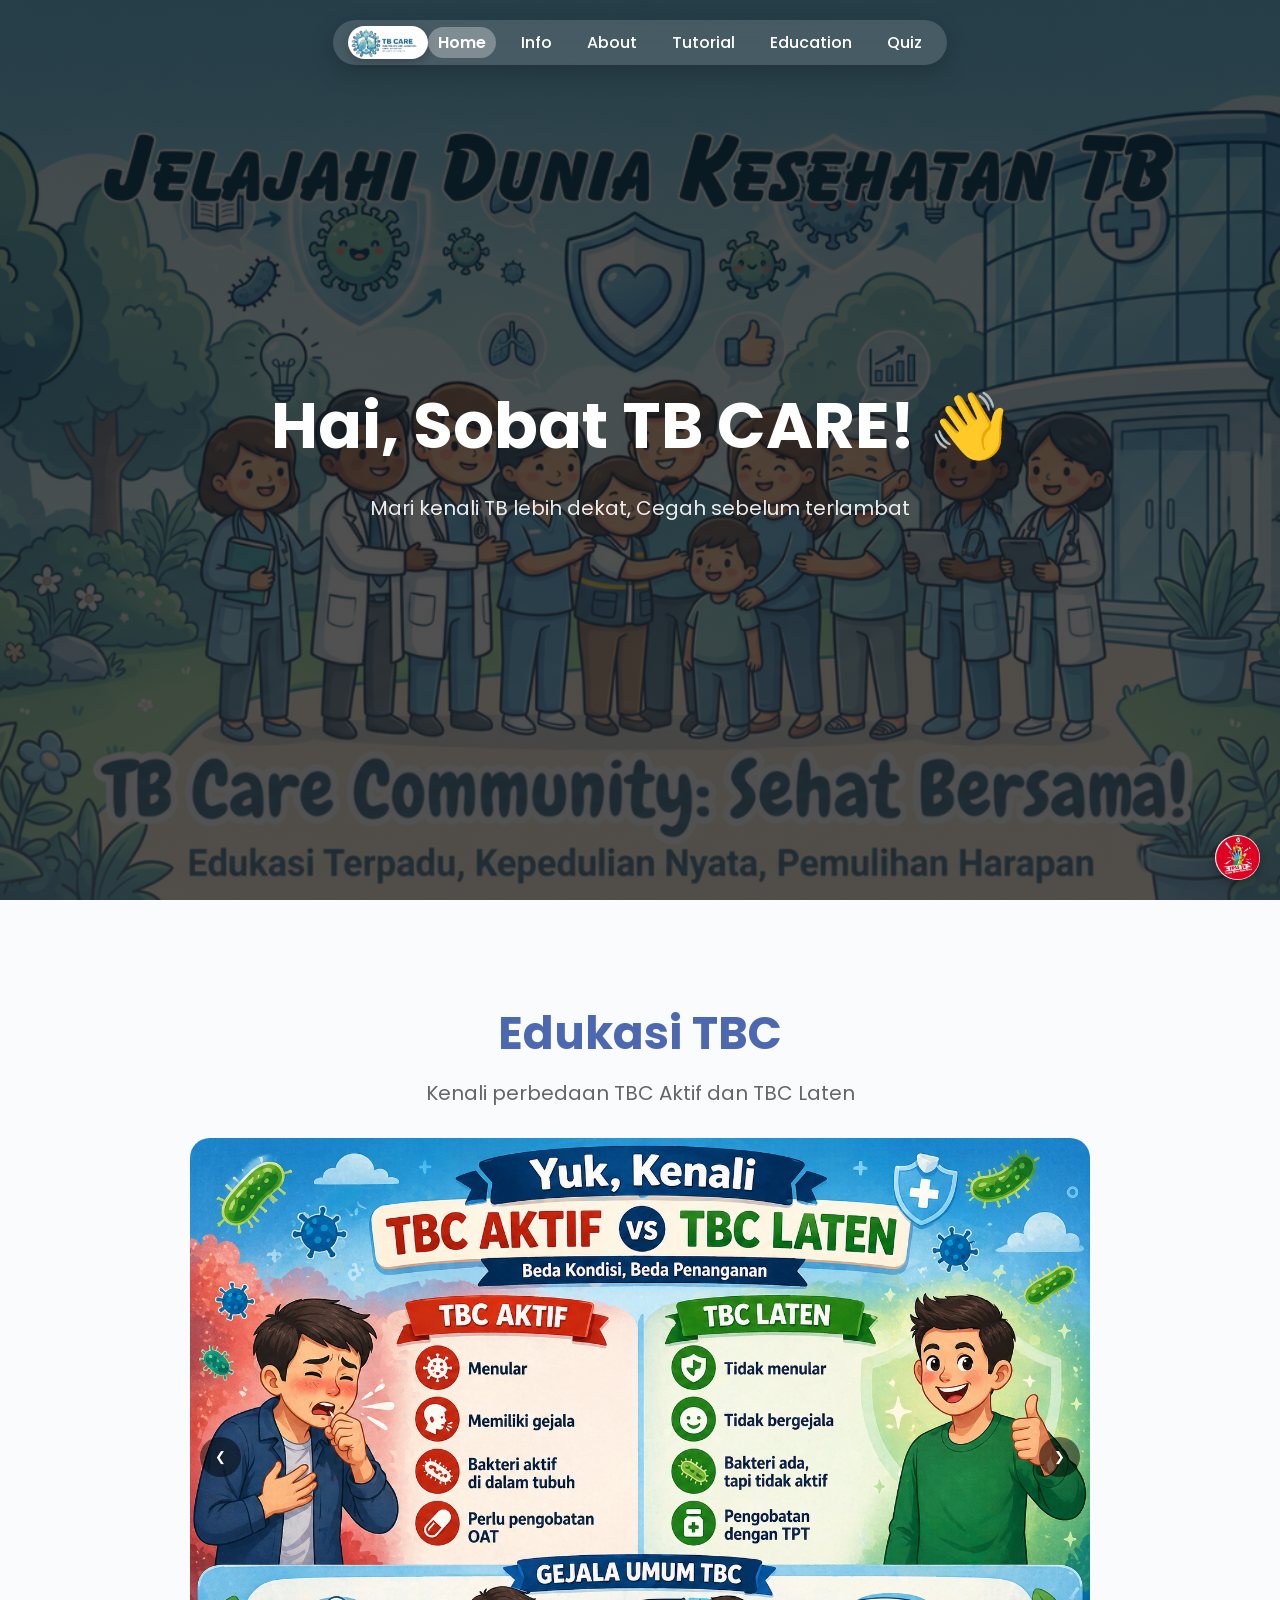
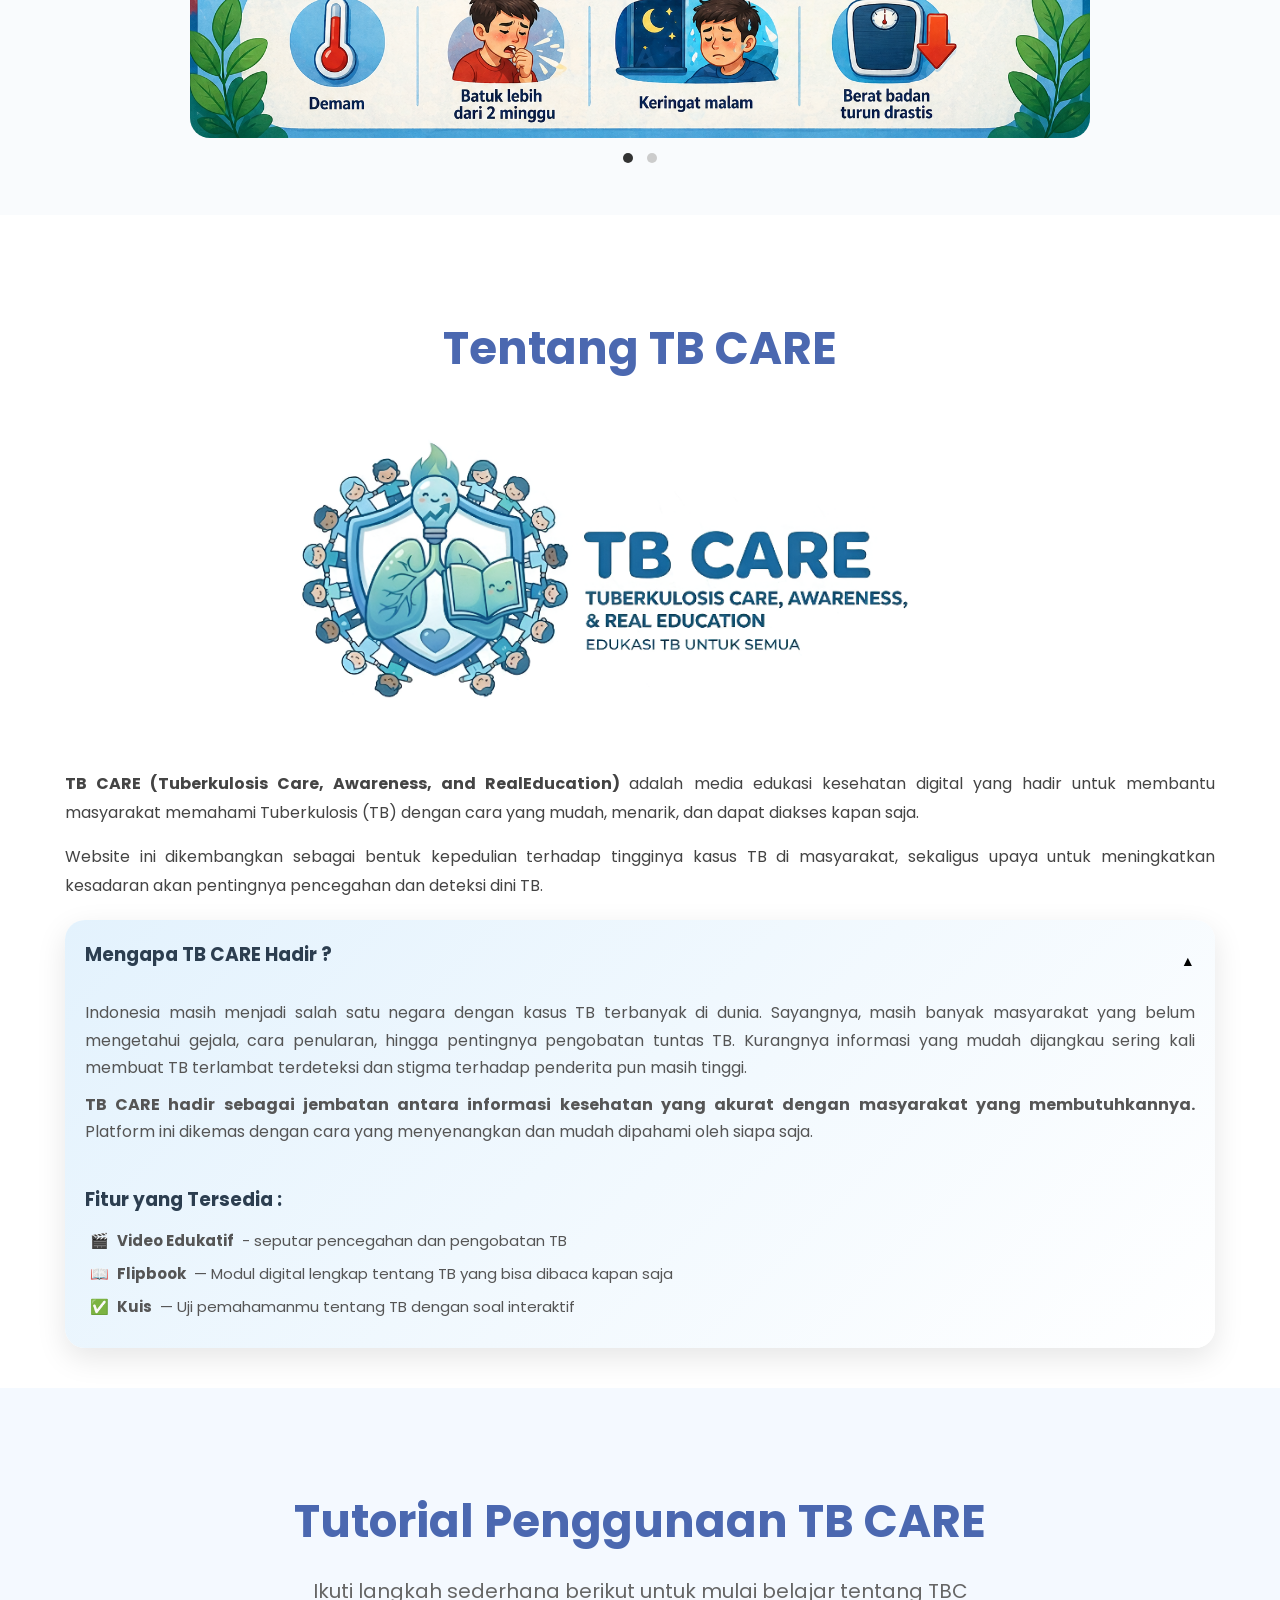
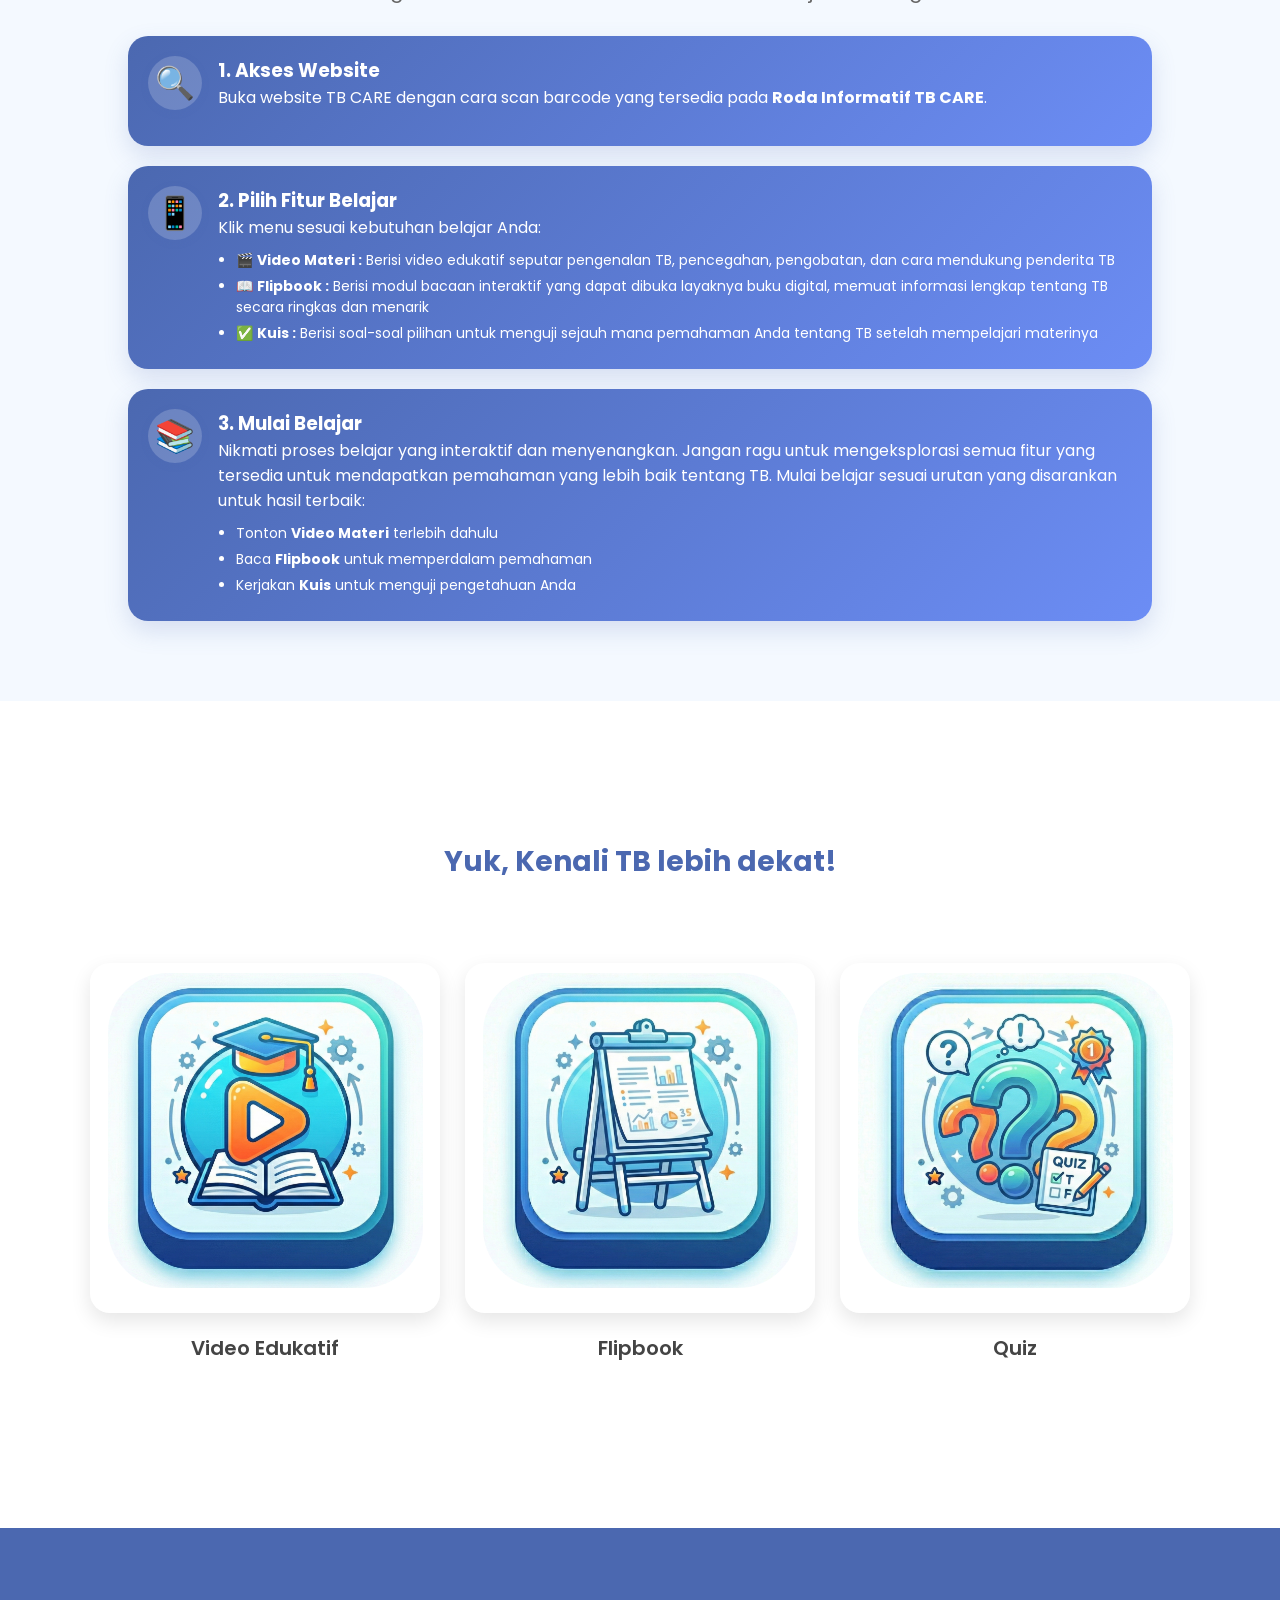
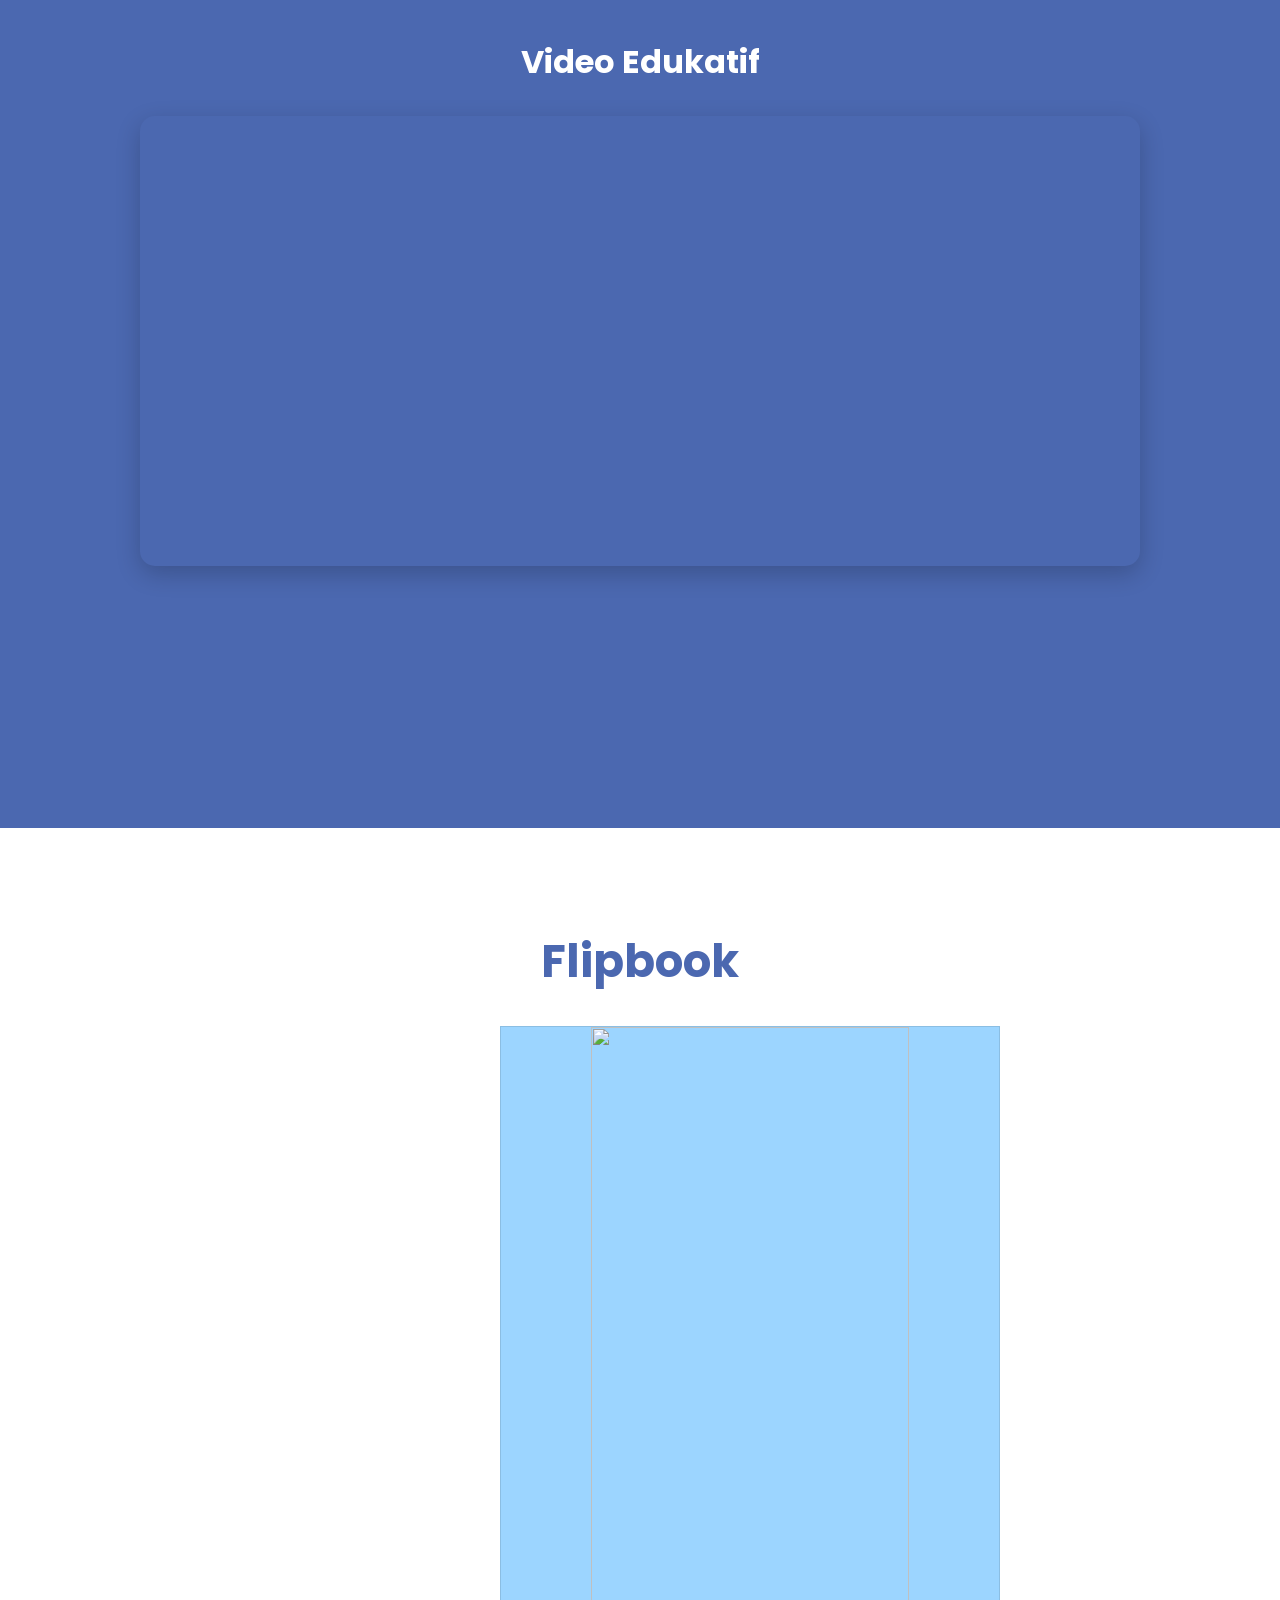
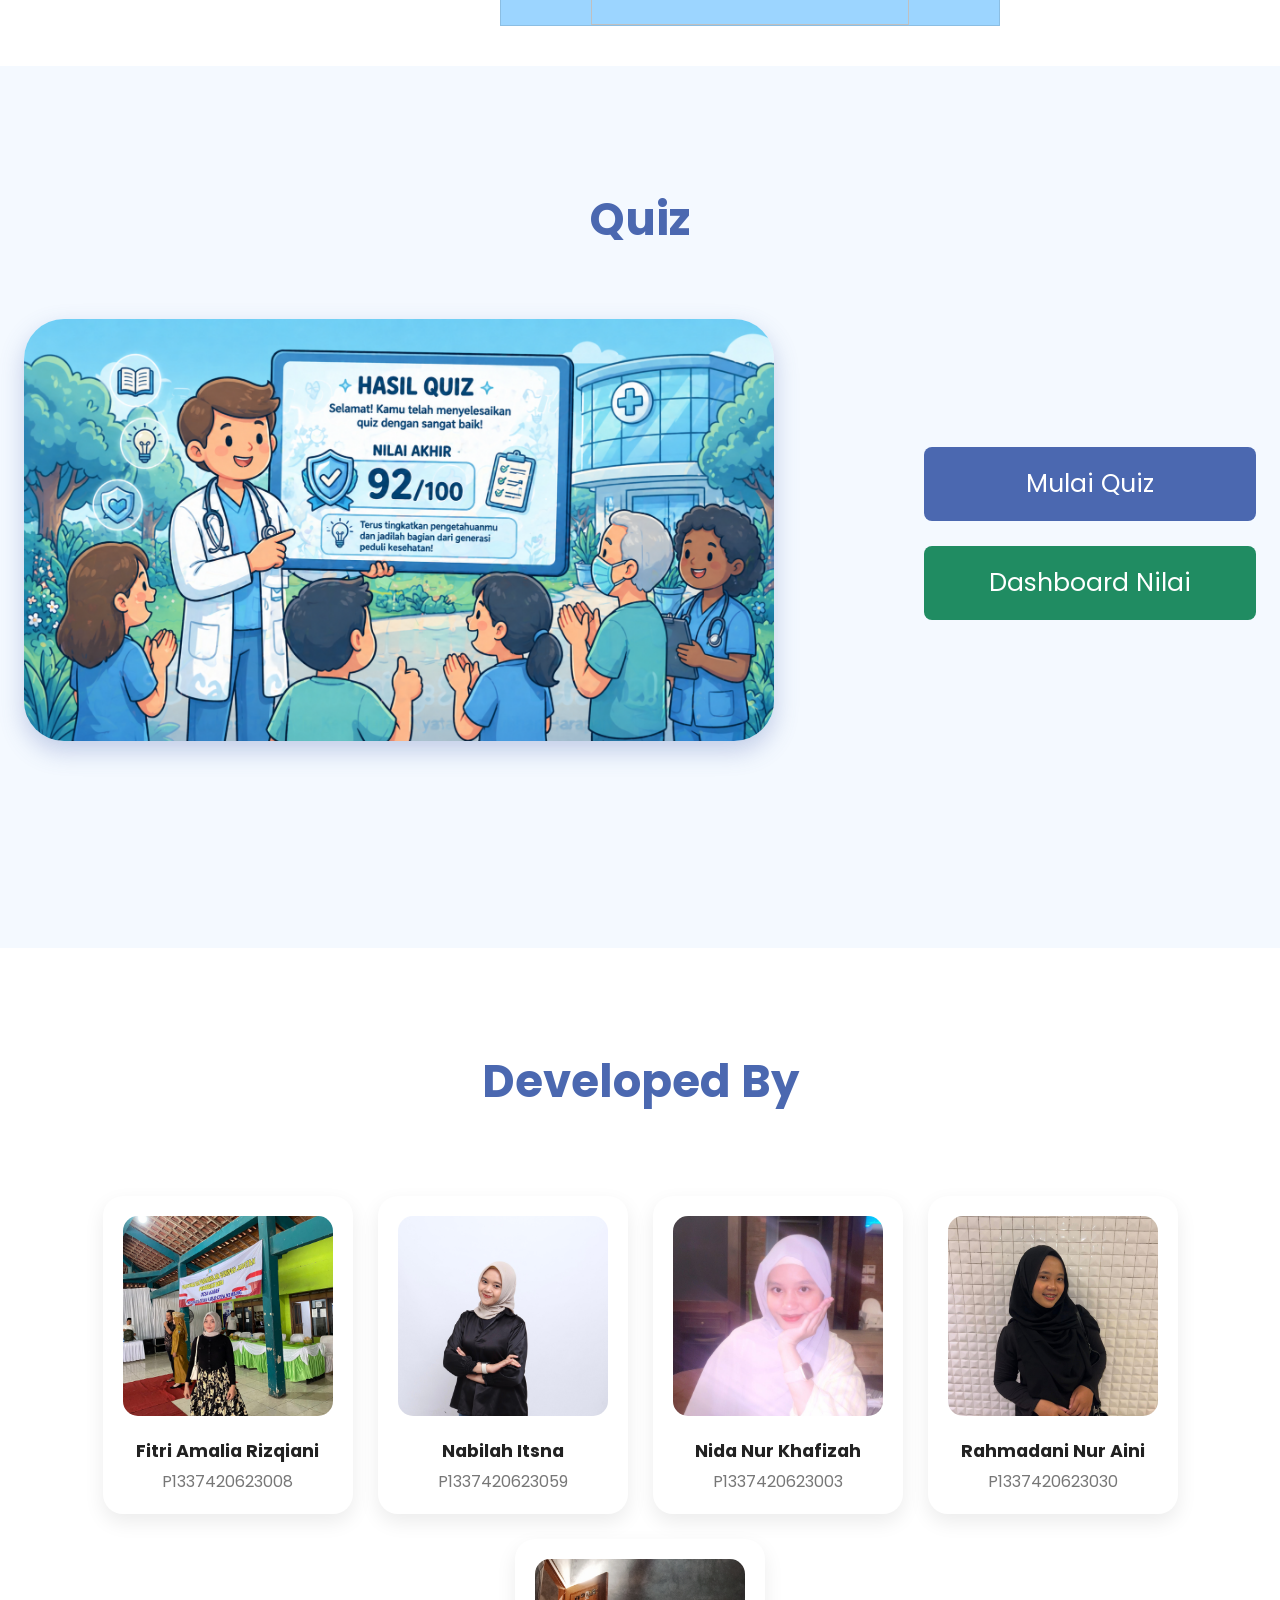
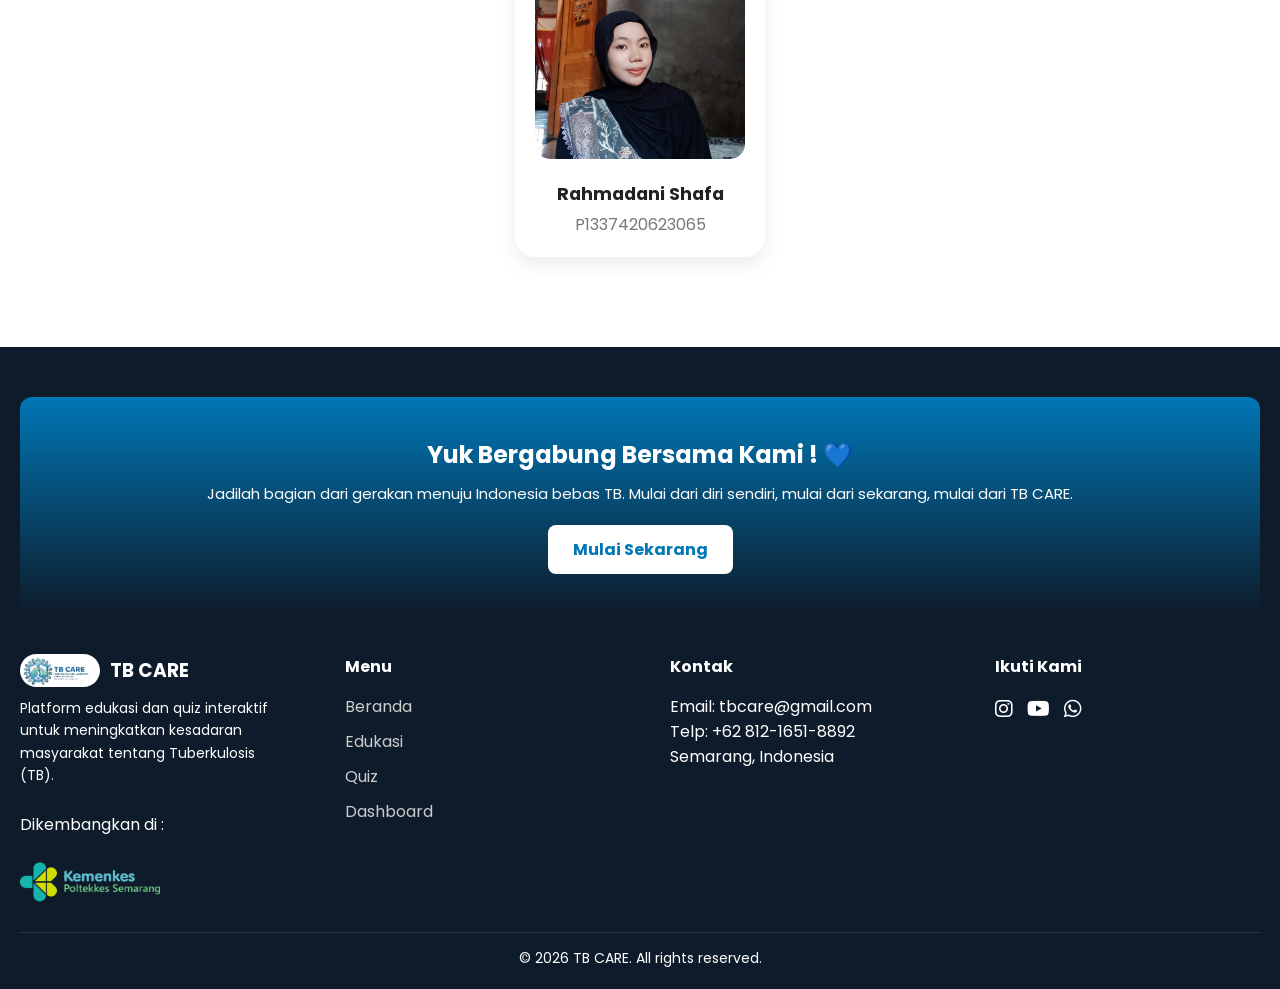
==== commit 3640170d: "Add developer section with profiles and images" ====
--- a/index.html
+++ b/index.html
@@ -376,6 +376,43 @@
           <a href="quiz.html" class="btn btn-primary">Mulai Quiz</a>
           <a href="dashboard.html" class="btn btn-secondary">Dashboard Nilai</a>
         </div>
+      </div>
+    </section>
+    <section class="developer-section">
+      <h2 class="title">Developed By</h2>
+
+      <div class="developer-card-container">
+
+        <div class="developer-card">
+          <img src="img/dev1.jpg" alt="Developer 1">
+          <h3>Fitri Amalia Rizqiani</h3>
+          <p>P1337420623008</p>
+        </div>
+
+        <div class="developer-card">
+          <img src="img/dev2.jpg" alt="Developer 2">
+          <h3>Nabilah Itsna</h3>
+          <p>P1337420623059</p>
+        </div>
+
+        <div class="developer-card">
+          <img src="img/dev3.jpg" alt="Developer 3">
+          <h3>Nida Nur Khafizah</h3>
+          <p>P1337420623003</p>
+        </div>
+
+        <div class="developer-card">
+          <img src="img/dev4.jpg" alt="Developer 4">
+          <h3>Rahmadani Nur Aini</h3>
+          <p>P1337420623030</p>
+        </div>
+
+        <div class="developer-card">
+          <img src="img/dev5.jpg" alt="Developer 5">
+          <h3>Rahmadani Shafa</h3>
+          <p>P1337420623065</p>
+        </div>
+
       </div>
     </section>
     <footer class="footer">
--- a/style.css
+++ b/style.css
@@ -786,6 +786,58 @@
 
 .cta-btn:hover {
   background: #e0f7fa;
+}
+
+.developer-section {
+  padding: 100px 0px 40px 0px;
+  background: #ffffff;
+  text-align: center;
+}
+
+.title {
+  font-size: 45px;
+  color: rgb(75, 104, 176);
+  margin-bottom: 80px;
+}
+
+.developer-card-container {
+  display: flex;
+  justify-content: center;
+  gap: 25px;
+  flex-wrap: wrap;
+}
+
+.developer-card {
+  background: white;
+  border-radius: 20px;
+  width: 250px;
+  padding: 20px;
+  box-shadow: 0 8px 20px rgba(0,0,0,0.08);
+  transition: all 0.3s ease;
+  cursor: pointer;
+}
+
+.developer-card img {
+  width: 100%;
+  height: 200px;
+  object-fit: cover;
+  border-radius: 15px;
+}
+
+.developer-card h3 {
+  margin-top: 15px;
+  font-size: 1.1rem;
+  color: #222;
+}
+
+.developer-card p {
+  color: #777;
+  margin-top: 5px;
+}
+
+.developer-card:hover {
+  transform: translateY(-10px) scale(1.03);
+  box-shadow: 0 12px 30px rgba(0,0,0,0.15);
 }
 
 /* Container utama */
@@ -1014,6 +1066,19 @@
 
 /* Responsive */
 @media (max-width: 768px) {
+  .card {
+    width: 45%;
+  }
+}
+
+@media (max-width: 480px) {
+  .card {
+    width: 90%;
+  }
+}
+
+/* Responsive */
+@media (max-width: 768px) {
   .footer-cta {
     padding: 30px 15px;
   }
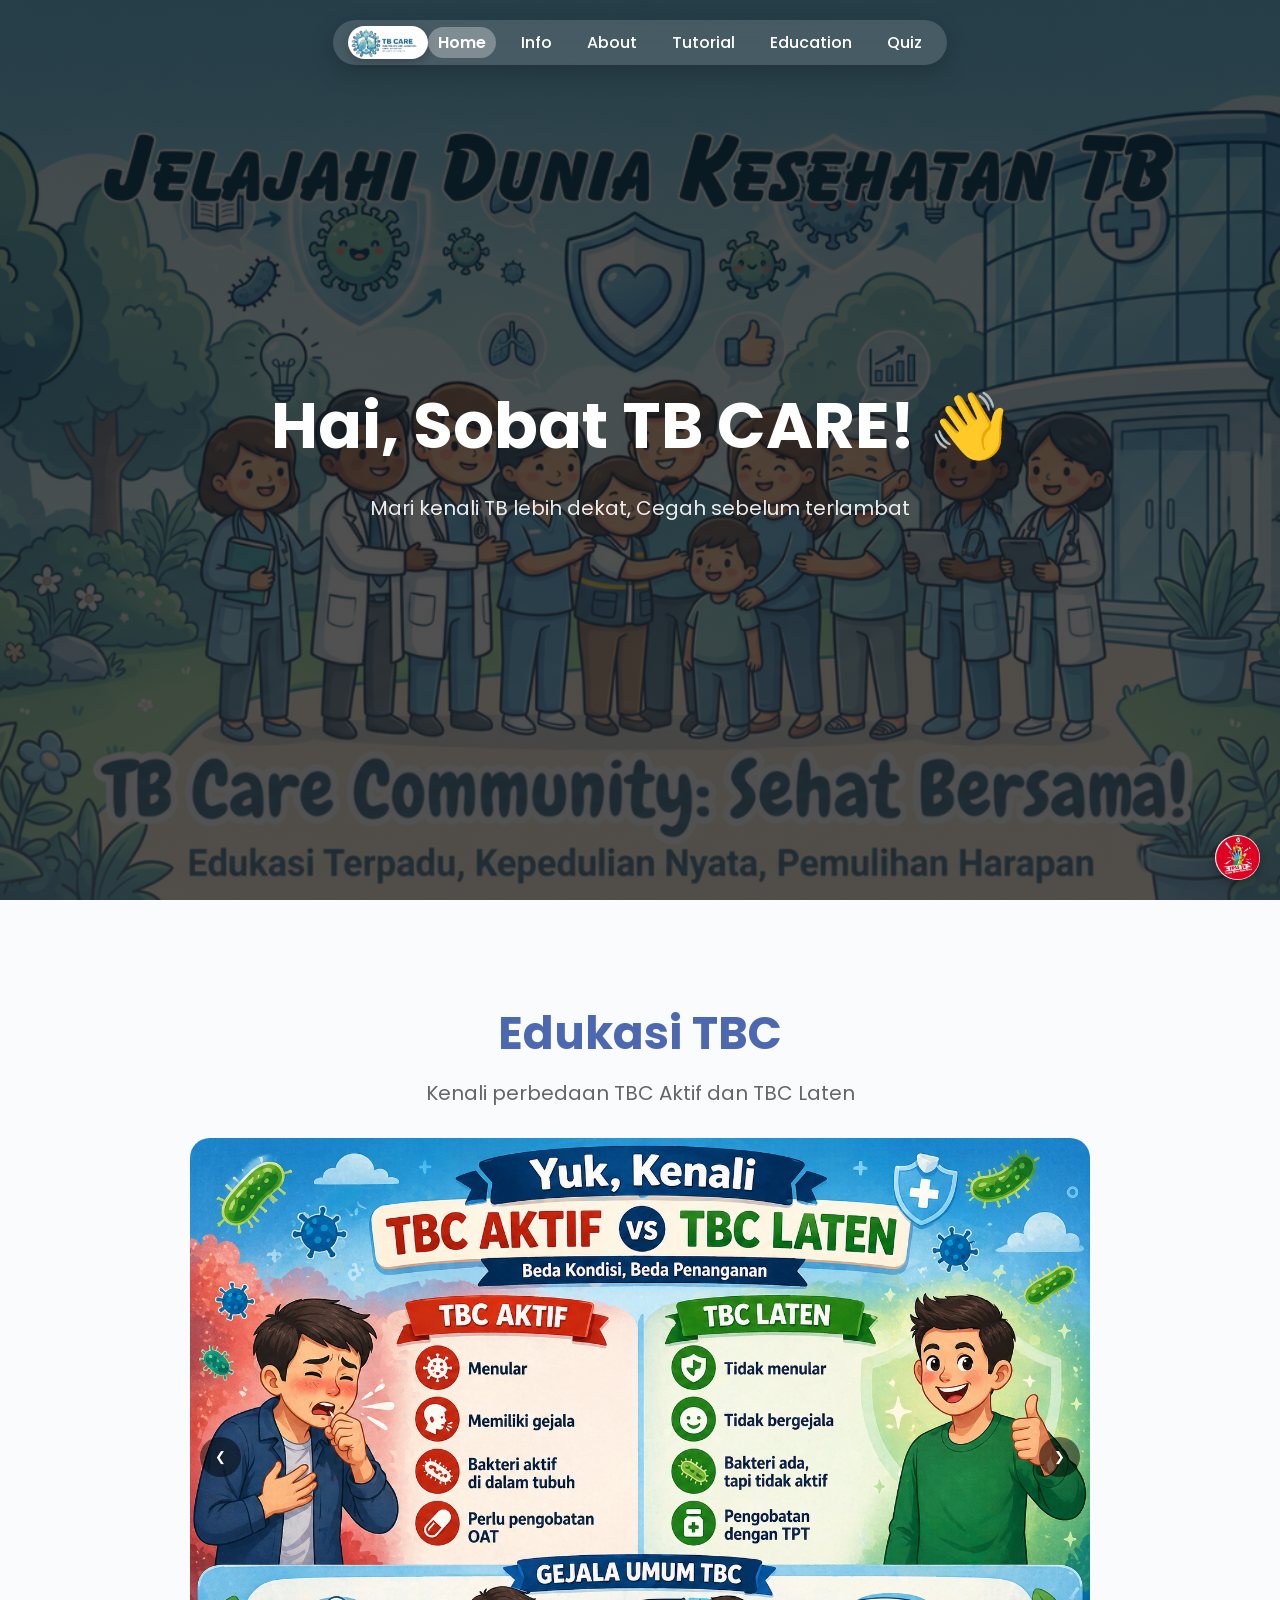
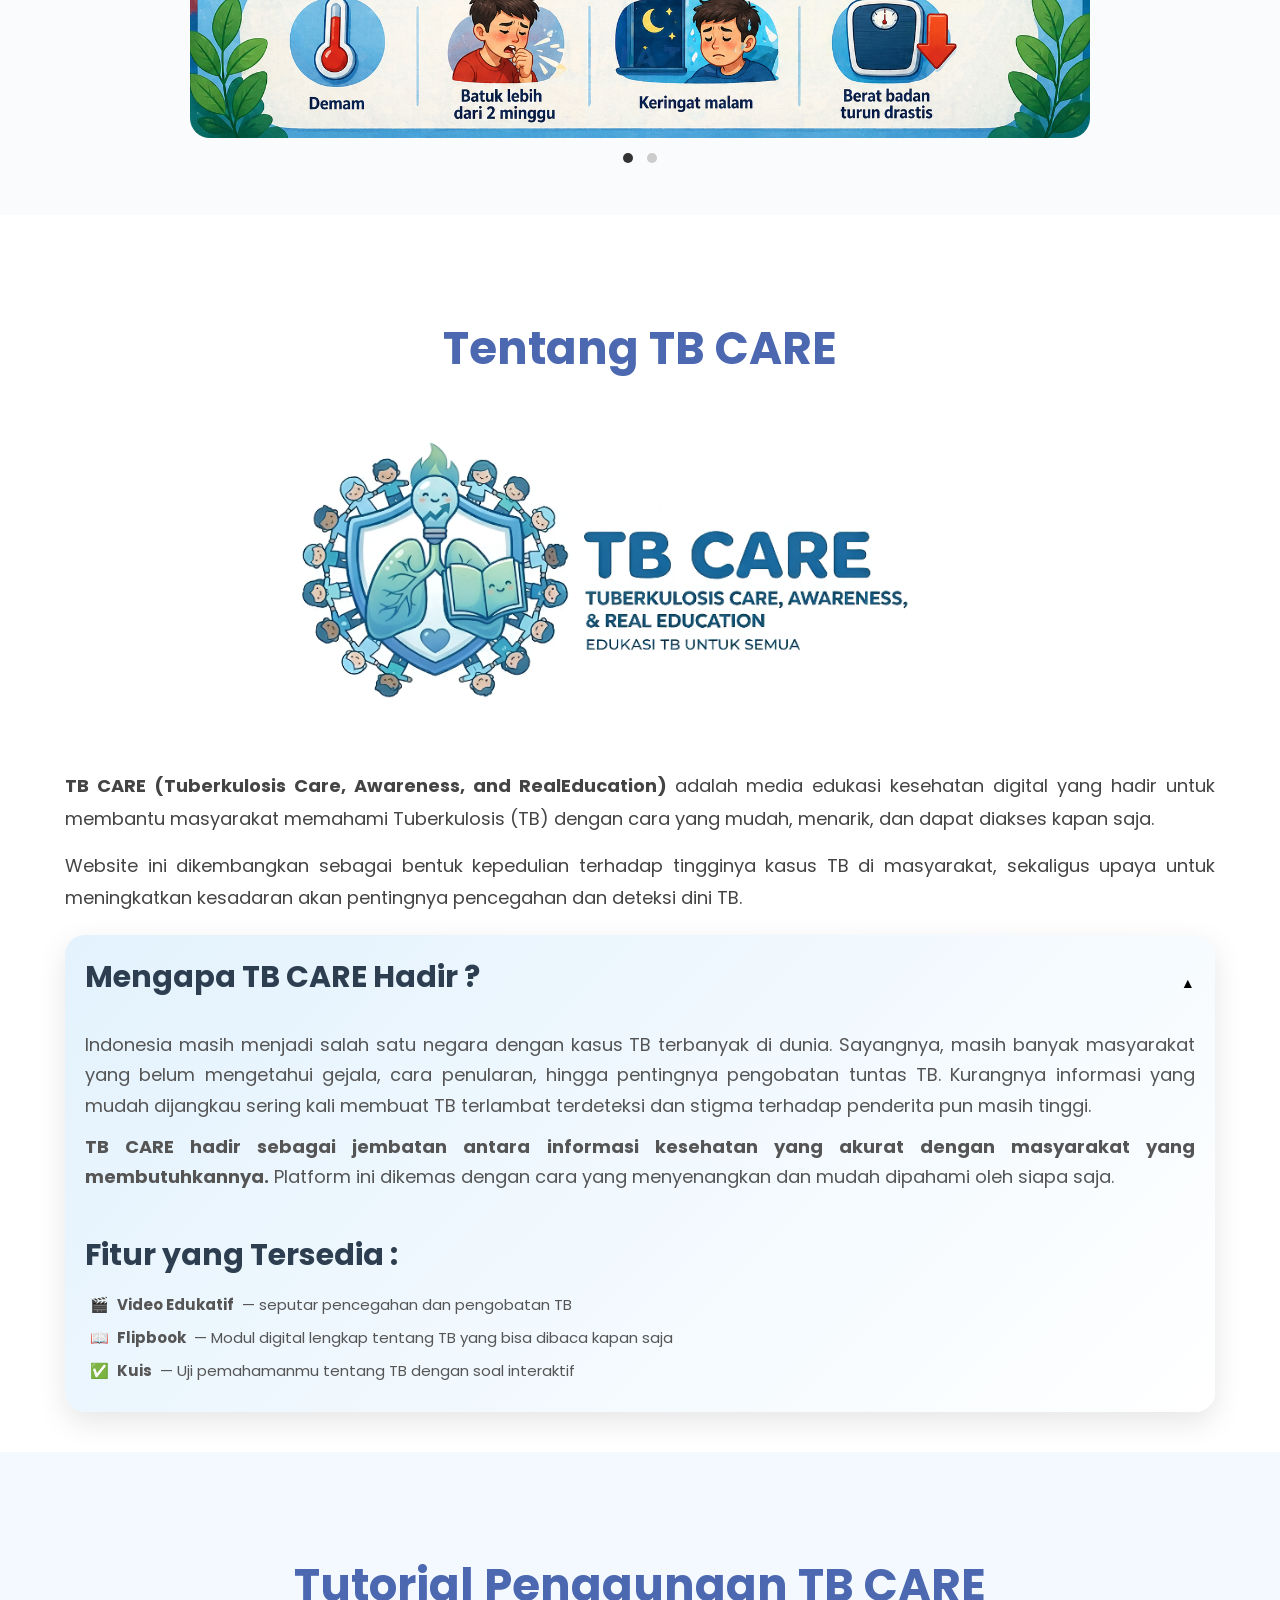
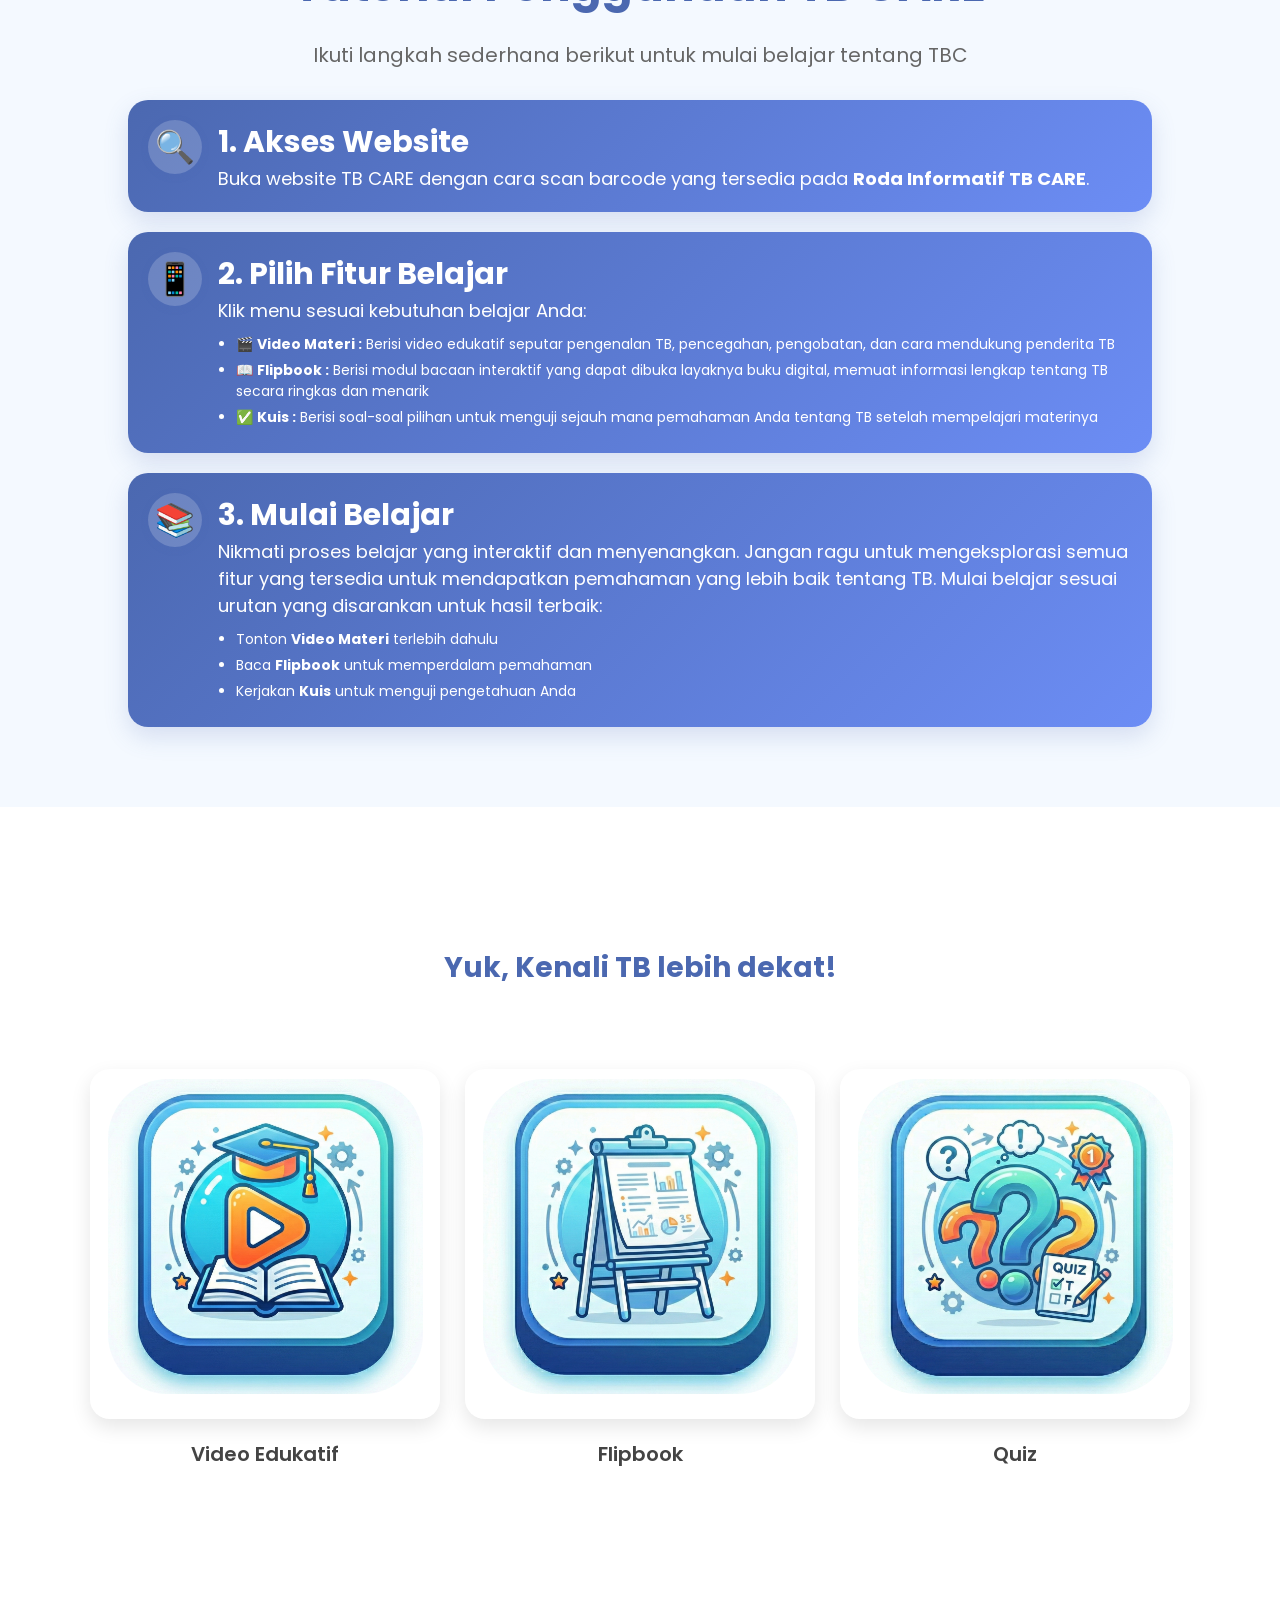
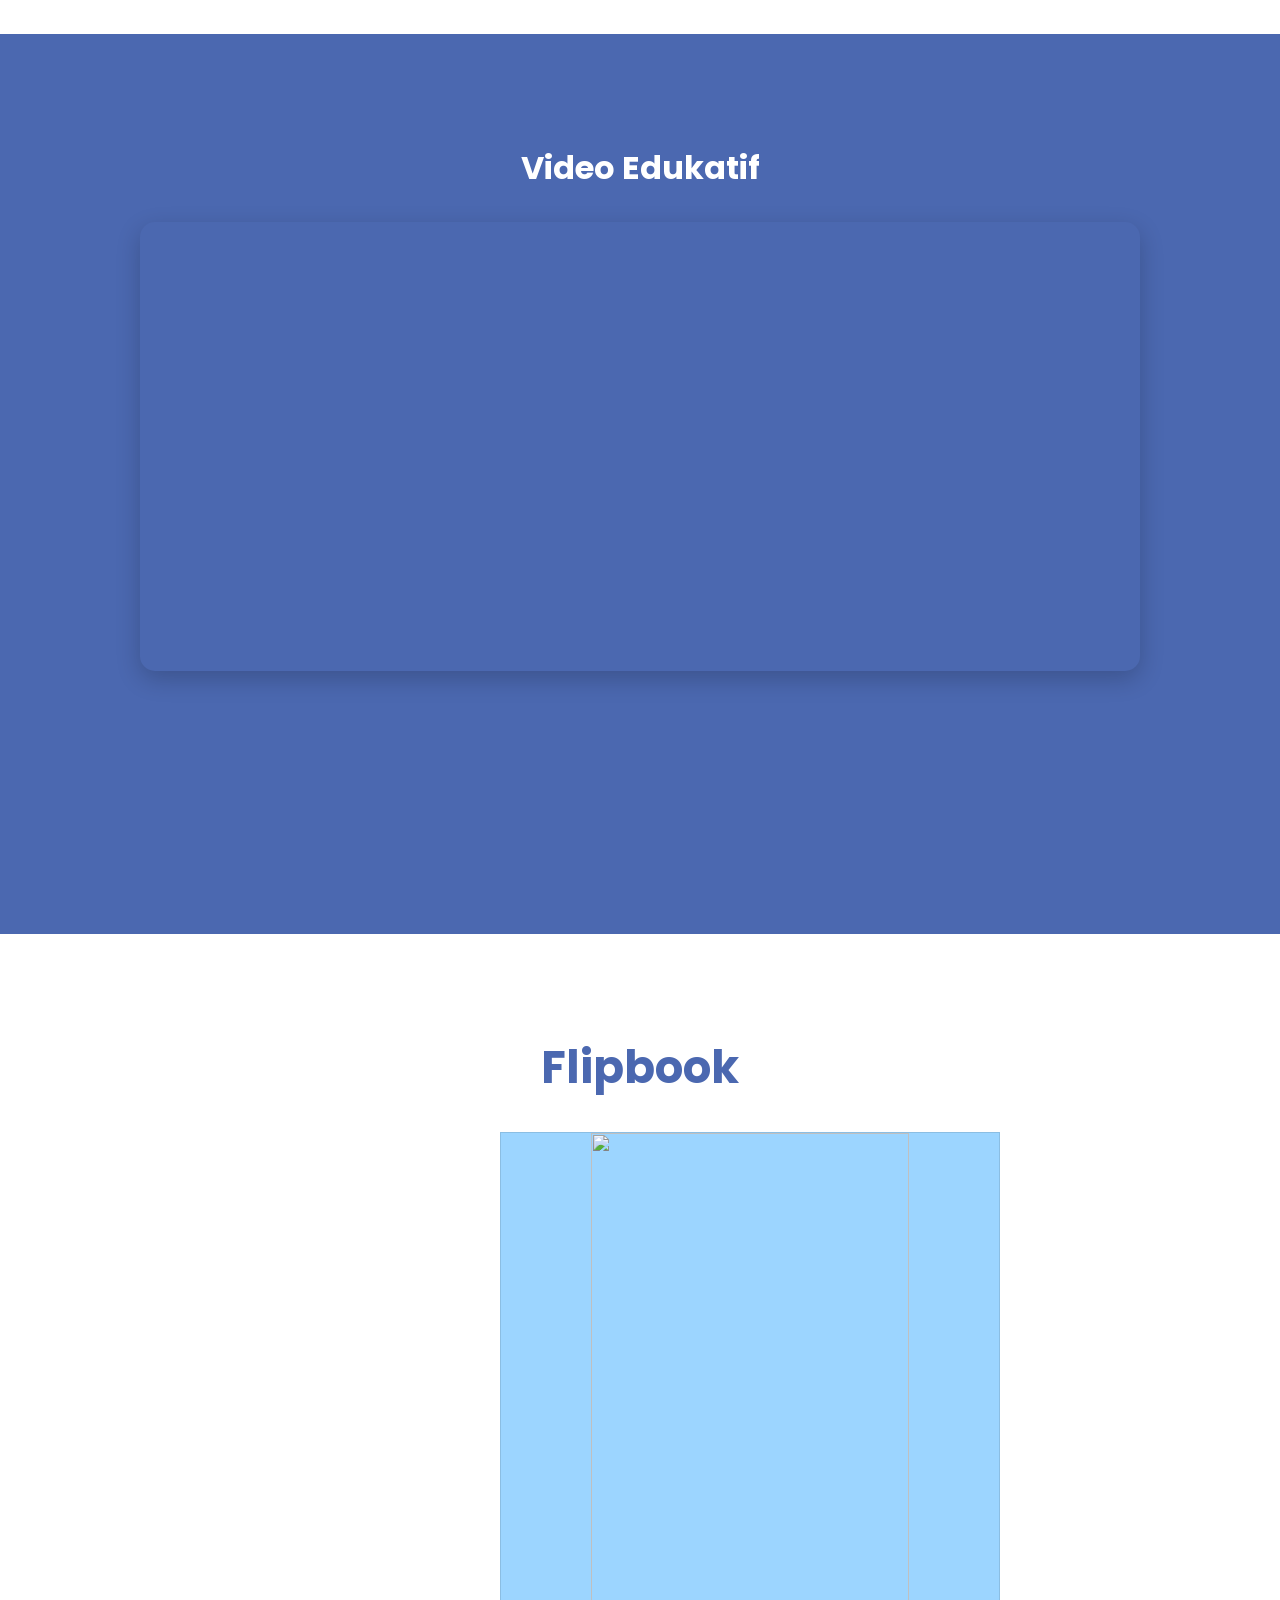
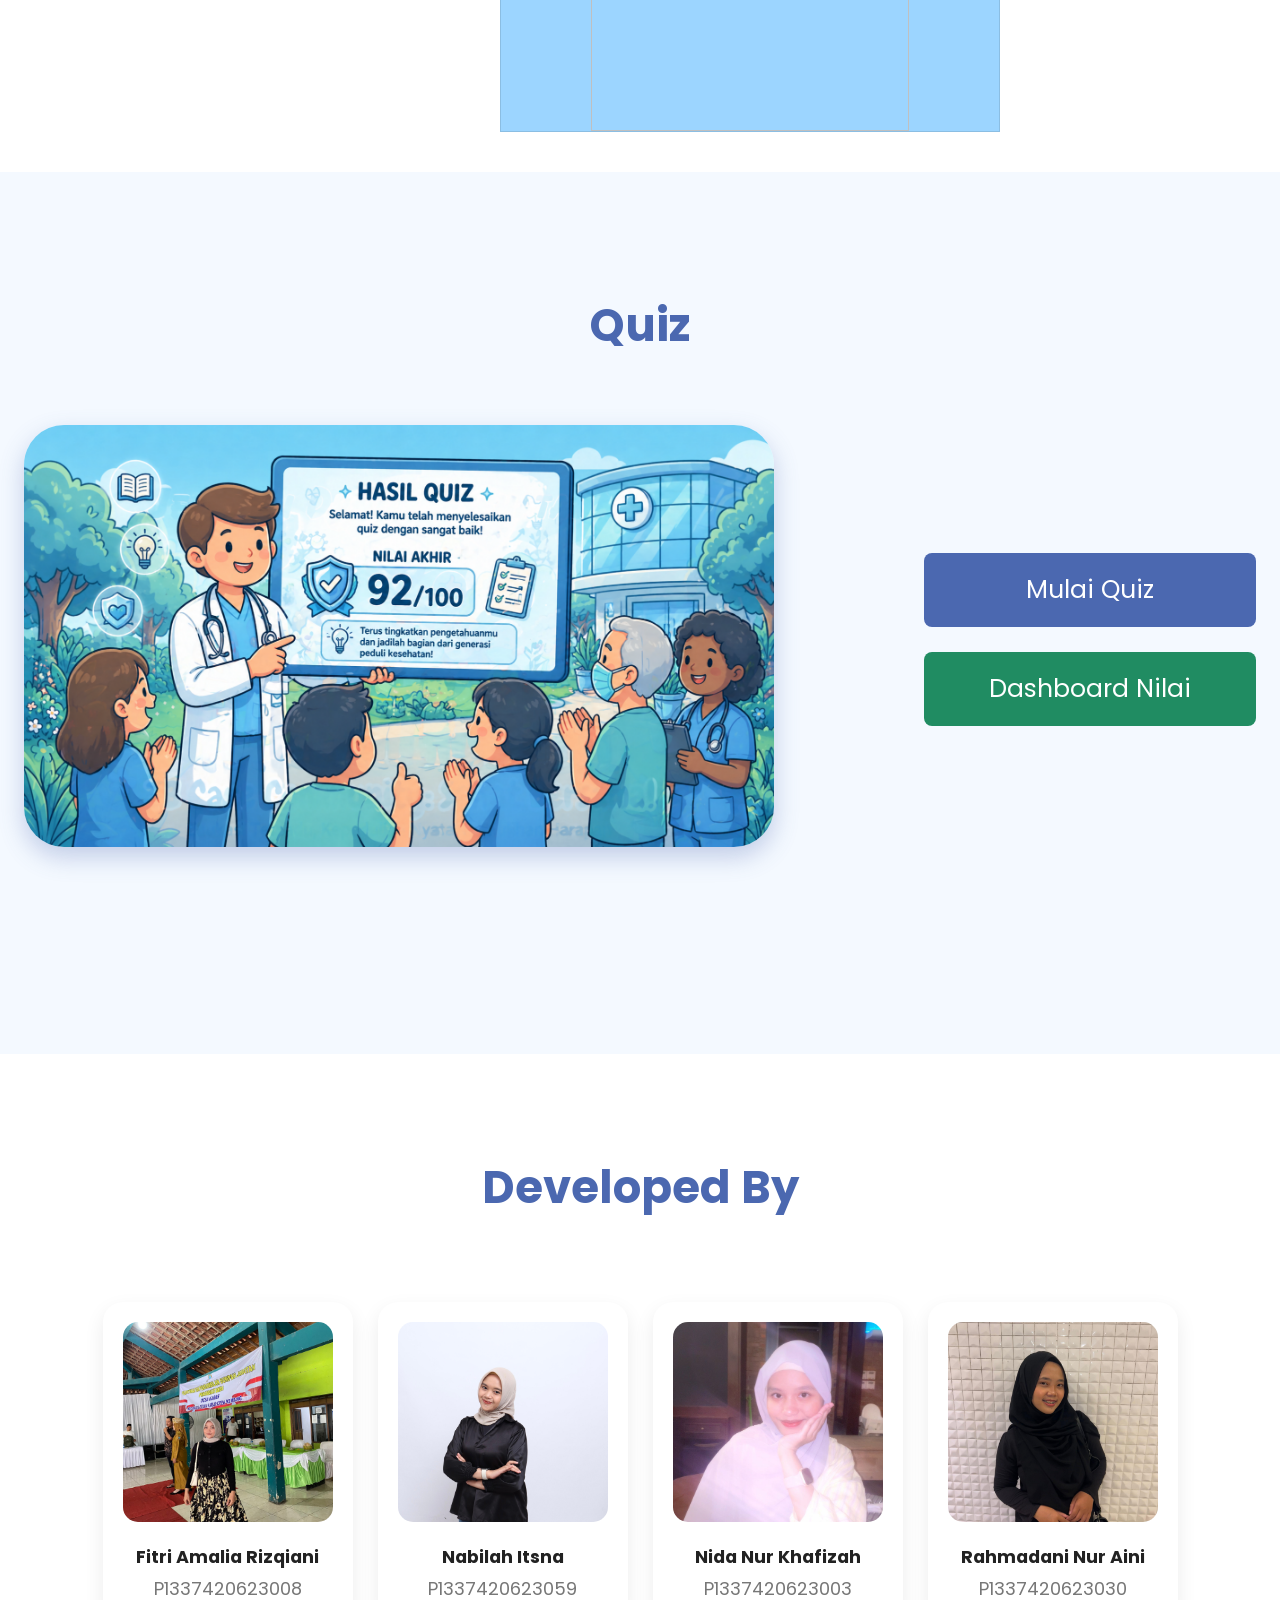
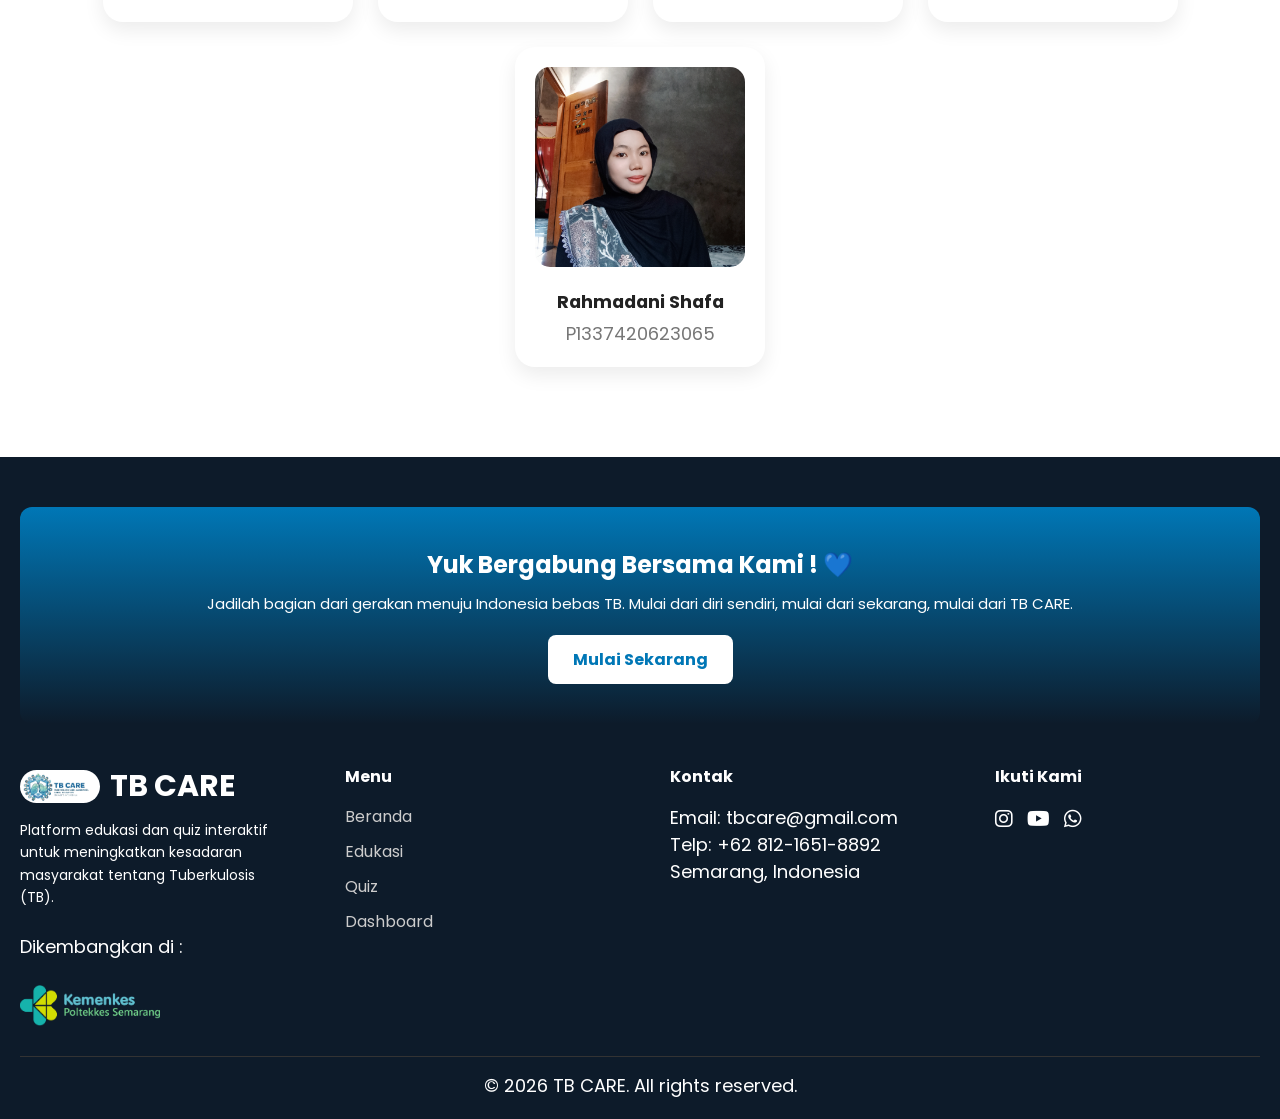
==== commit c2993b55: "Add developer profiles and modal for enhanced user interaction" ====
--- a/index.html
+++ b/index.html
@@ -152,7 +152,7 @@
               <h3>Fitur yang Tersedia :</h3>
               <ul>
                 <li>
-                  🎬 <strong>Video Edukatif</strong> - seputar pencegahan dan
+                  🎬 <strong>Video Edukatif</strong> — seputar pencegahan dan
                   pengobatan TB
                 </li>
                 <li>
@@ -383,31 +383,31 @@
 
       <div class="developer-card-container">
 
-        <div class="developer-card">
+        <div class="developer-card" data-img="img/dev1.jpg" data-name="Fitri Amalia Rizqiani" data-nim="P1337420623008">
           <img src="img/dev1.jpg" alt="Developer 1">
           <h3>Fitri Amalia Rizqiani</h3>
           <p>P1337420623008</p>
         </div>
 
-        <div class="developer-card">
+        <div class="developer-card" data-img="img/dev2.jpg" data-name="Nabilah Itsna" data-nim="P1337420623059">
           <img src="img/dev2.jpg" alt="Developer 2">
           <h3>Nabilah Itsna</h3>
           <p>P1337420623059</p>
         </div>
 
-        <div class="developer-card">
+        <div class="developer-card" data-img="img/dev3.jpg" data-name="Nida Nur Khafizah" data-nim="P1337420623003">
           <img src="img/dev3.jpg" alt="Developer 3">
           <h3>Nida Nur Khafizah</h3>
           <p>P1337420623003</p>
         </div>
 
-        <div class="developer-card">
+        <div class="developer-card" data-img="img/dev4.jpg" data-name="Rahmadani Nur Aini" data-nim="P1337420623030">
           <img src="img/dev4.jpg" alt="Developer 4">
           <h3>Rahmadani Nur Aini</h3>
           <p>P1337420623030</p>
         </div>
 
-        <div class="developer-card">
+        <div class="developer-card" data-img="img/dev5.jpg" data-name="Rahmadani Shafa" data-nim="P1337420623065">
           <img src="img/dev5.jpg" alt="Developer 5">
           <h3>Rahmadani Shafa</h3>
           <p>P1337420623065</p>
@@ -484,6 +484,16 @@
       </div>
 
     </footer>
+    <div id="profileModal" class="modal">
+      <div class="modal-content">
+        <span class="close-btn">&times;</span>
+        
+        <img id="modalImg" src="">
+        <h2 id="modalName"></h2>
+        <p id="modalNim"></p>
+
+      </div>
+    </div>
     <script src="script.js"></script>
     <script src="jquery.js"></script>
     <script src="turn.js"></script>
--- a/style.css
+++ b/style.css
@@ -22,6 +22,18 @@
   transform: translateX(-50%);
   z-index: 1000;
 }
+
+.container {
+  width: 90%;
+  max-width: 1200px;
+  margin: auto;
+}
+
+/* TEXT SCALE */
+h1 { font-size: clamp(28px, 5vw, 64px); }
+h2 { font-size: clamp(24px, 4vw, 45px); }
+h3 { font-size: clamp(20px, 3vw, 30px); }
+p  { font-size: clamp(14px, 2vw, 18px); }
 
 .nav-container {
   display: flex;
@@ -935,6 +947,53 @@
   font-size: 14px;
 }
 
+.modal {
+  position: fixed;
+  top: 0;
+  left: 0;
+  width: 100%;
+  height: 100%;
+  background: rgba(0,0,0,0.85);
+  display: flex;
+  justify-content: center;
+  align-items: center;
+  opacity: 0;
+  pointer-events: none;
+  transition: 0.3s;
+  z-index: 999;
+}
+
+.modal.active {
+  opacity: 1;
+  pointer-events: all;
+}
+
+.modal-content {
+  background: white;
+  padding: 30px;
+  border-radius: 20px;
+  text-align: center;
+  width: 90%;
+  max-width: 400px;
+  animation: zoomIn 0.3s ease;
+}
+
+.modal-content img {
+  width: 100%;
+  border-radius: 15px;
+  margin-bottom: 15px;
+}
+
+.close-btn {
+  position: absolute;
+  top: 20px;
+  right: 30px;
+  font-size: 30px;
+  color: white;
+  cursor: pointer;
+}
+
+
 #music-btn {
   position: fixed;
   bottom: 20px;
@@ -959,22 +1018,178 @@
   animation: spin 4s linear infinite;
 }
 
-/* RESPONSIVE (HP Android) */
+/* ===============================
+   RESPONSIVE DESIGN
+================================ */
+
+/* ===== Navbar ===== */
+@media (max-width: 1024px) {
+  .nav-container {
+    width: 80%;
+  }
+}
+
+@media (max-width: 768px) {
+  .nav-container {
+    width: 95%;
+  }
+}
+
+/* ===== Hero Section ===== */
+@media (max-width: 768px) {
+  .hero-content h1 {
+    font-size: 30px;
+  }
+
+  .hero-content p {
+    font-size: 13px;
+  }
+}
+
+/* ===== Info / Carousel Section ===== */
+@media (max-width: 768px) {
+  .carousel {
+    max-width: 95%;
+  }
+  .info-section h2 {
+    font-size: 32px;
+  }
+  .subtitle {
+    font-size: 14px;
+  }
+}
+
+/* ===== About Section ===== */
+@media (max-width: 1024px) {
+  .about-title {
+    font-size: 32px;
+  }
+
+  .about-highlight h3 {
+    font-size: 18px;
+  }
+
+  .about-icon img {
+    width: 90%;
+  }
+
+  .features ul li {
+    margin-bottom: 10px;
+    padding-left: 5px;
+    font-size: 14px;
+    color: #555;
+    display: grid;
+    text-align: left;
+    align-items: center;
+    /* gap: 8px; */
+  }
+}
+
+/* ===== Tutorial Section ===== */
+@media (max-width: 768px) {
+  .step {
+    width: 100%;
+    max-width: 95%;
+    padding: 15px;
+  }
+
+  .section-title {
+    font-size: 32px;
+  }
+
+  .step-content {
+    flex-direction: column;
+    align-items: center;
+    text-align: center;
+  }
+
+  .step-icon {
+    margin-bottom: 10px;
+  }
+
+  .tutorial-steps {
+    grid-template-columns: 1fr;
+  }
+}
+
+/* ===== Education Section ===== */
+@media (max-width: 1024px) {
+  .card {
+    width: 280px;
+    height: 280px;
+  }
+}
+
+@media (max-width: 768px) {
+  .card-container {
+    flex-direction: column;
+    align-items: center;
+  }
+
+  .card {
+    width: 90%;
+    height: auto;
+    padding: 20px;
+  }
+}
+
+/* ===== .video-section Section ===== */
+@media (max-width: 768px) {
+  .video-section {
+    height: auto;
+  }
+
+  .video-container {
+    padding-bottom: 56.25%; /* 16:9 */
+  }
+}
+
+/* ===== Flipbook Section ===== */
+@media (max-width: 1024px) {
+  .flipbook {
+    width: 90%;
+    height: 500px;
+  }
+}
+
+@media (max-width: 768px) {
+  .flipbook {
+    width: 95%;
+    height: 400px;
+  }
+}
+
+/* ===== Quiz Section ===== */
+@media (max-width: 1024px) {
+  .quiz-container {
+    gap: 50px;
+  }
+}
+
 @media (max-width: 768px) {
   .quiz-container {
     flex-direction: column;
+    gap: 30px;
   }
 
   .quiz-image img {
-    width: 220px;
-  }
-
-  .quiz-actions {
-    width: 100%;
+    width: 90%;
   }
 
   .btn {
-    width: 100%;
+    font-size: 18px;
+    padding: 14px;
+  }
+}
+
+@keyframes zoomIn {
+  from {
+    transform: scale(0.7);
+    opacity: 0;
+  }
+  to {
+    transform: scale(1);
+    opacity: 1;
   }
 }
 
@@ -1003,27 +1218,17 @@
   }
 }
 
-@media (max-width: 768px) {
-  .tutorial-steps {
-    grid-template-columns: 1fr;
-  }
-}
-
-.step {
-  text-align: center;
-}
-
 /* Responsive */
-@media (max-width: 768px) {
+/* @media (max-width: 768px) {
 
   .about-content,
   .about-highlight {
     text-align: center;
   }
-}
+} */
 
 /* Responsive */
-@media (max-width: 768px) {
+/* @media (max-width: 768px) {
   .info-content {
     flex-direction: column;
   }
@@ -1031,10 +1236,10 @@
   .info-text {
     text-align: center;
   }
-}
+} */
 
 /* Responsive */
-@media (max-width: 768px) {
+/* @media (max-width: 768px) {
   .about-highlight {
     padding: 20px;
   }
@@ -1050,7 +1255,7 @@
   .features ul li {
     font-size: 14px;
   }
-}
+} */
 
 @keyframes fadeIn {
   from {
@@ -1064,27 +1269,24 @@
   }
 }
 
+
 /* Responsive */
 @media (max-width: 768px) {
-  .card {
-    width: 45%;
-  }
-}
-
-@media (max-width: 480px) {
-  .card {
-    width: 90%;
-  }
-}
-
-/* Responsive */
-@media (max-width: 768px) {
+  .footer-container {
+    flex-direction: column;
+    gap: 30px;
+  }
+
+  /* .footer-col {
+    text-align: center;
+  } */
+
   .footer-cta {
     padding: 30px 15px;
   }
 
   .footer-cta h3 {
-    font-size: 20px;
+    font-size: 17.5px;
   }
 }
 
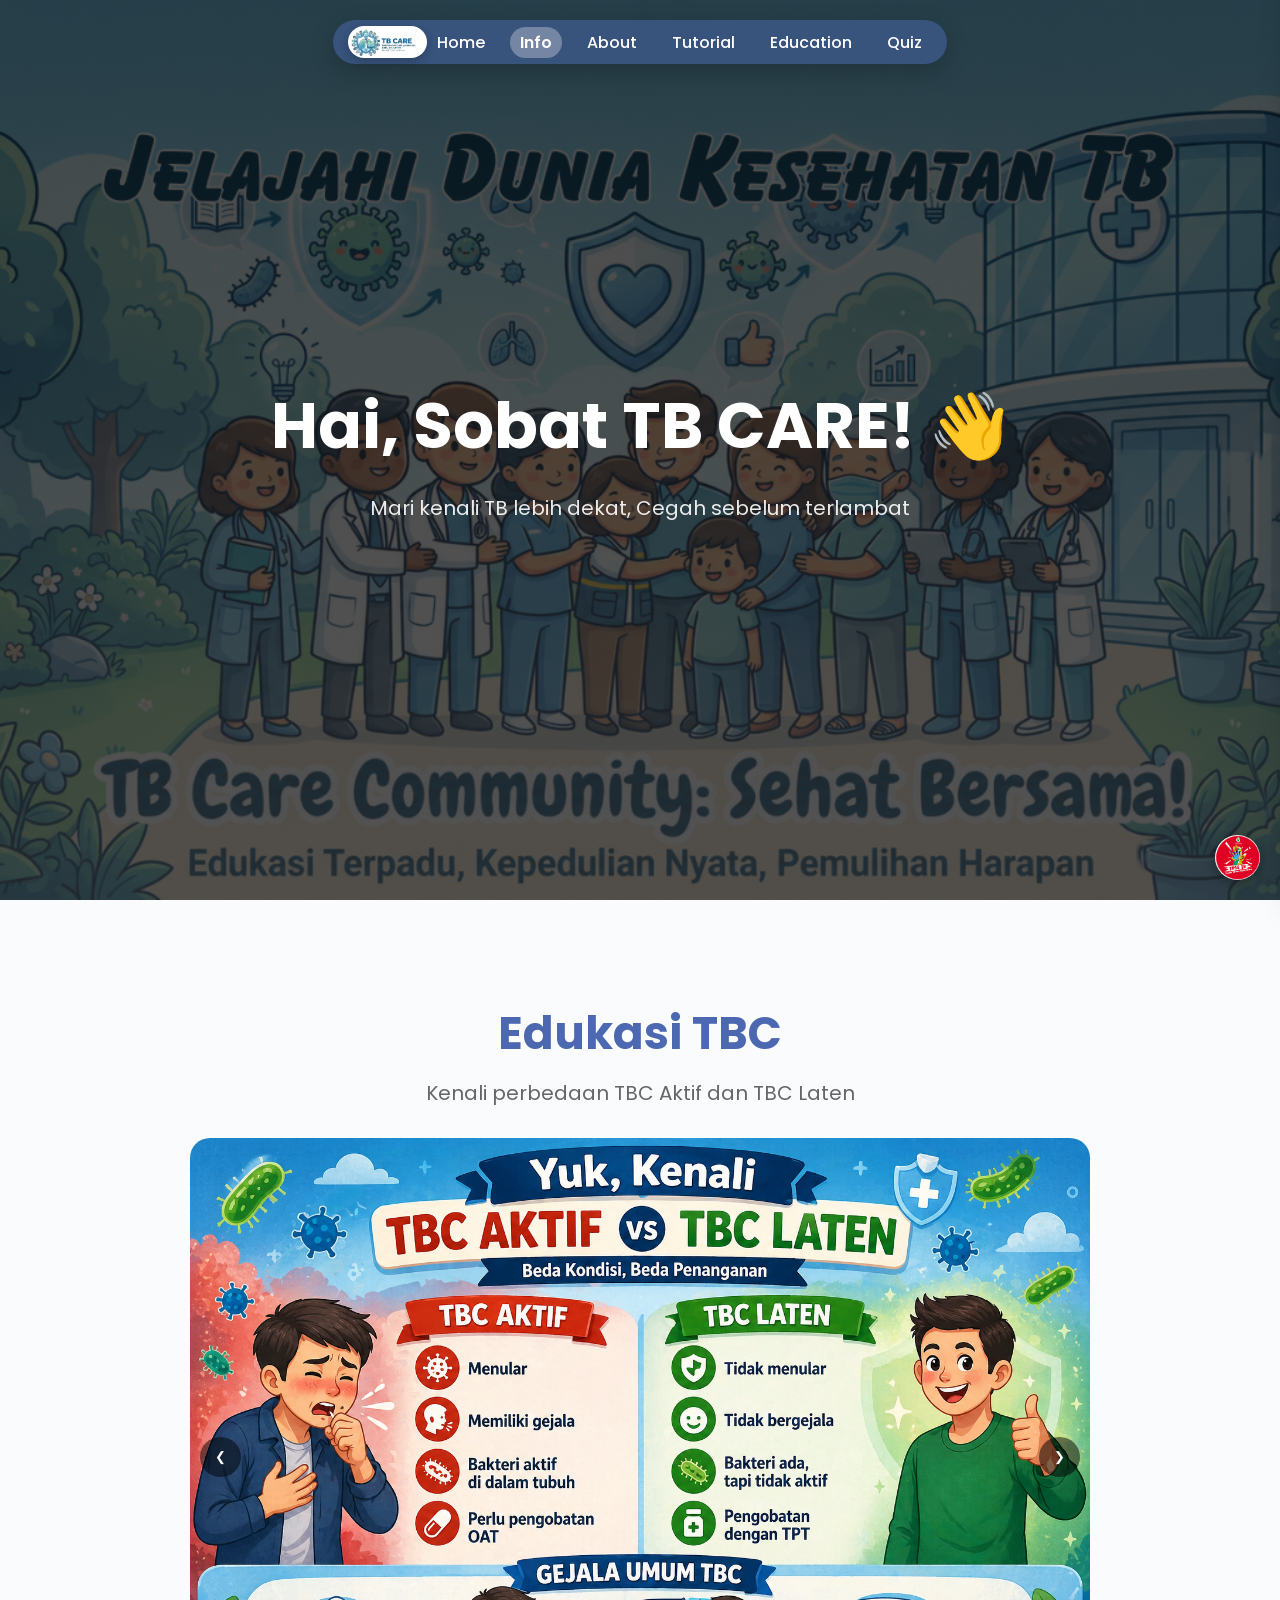
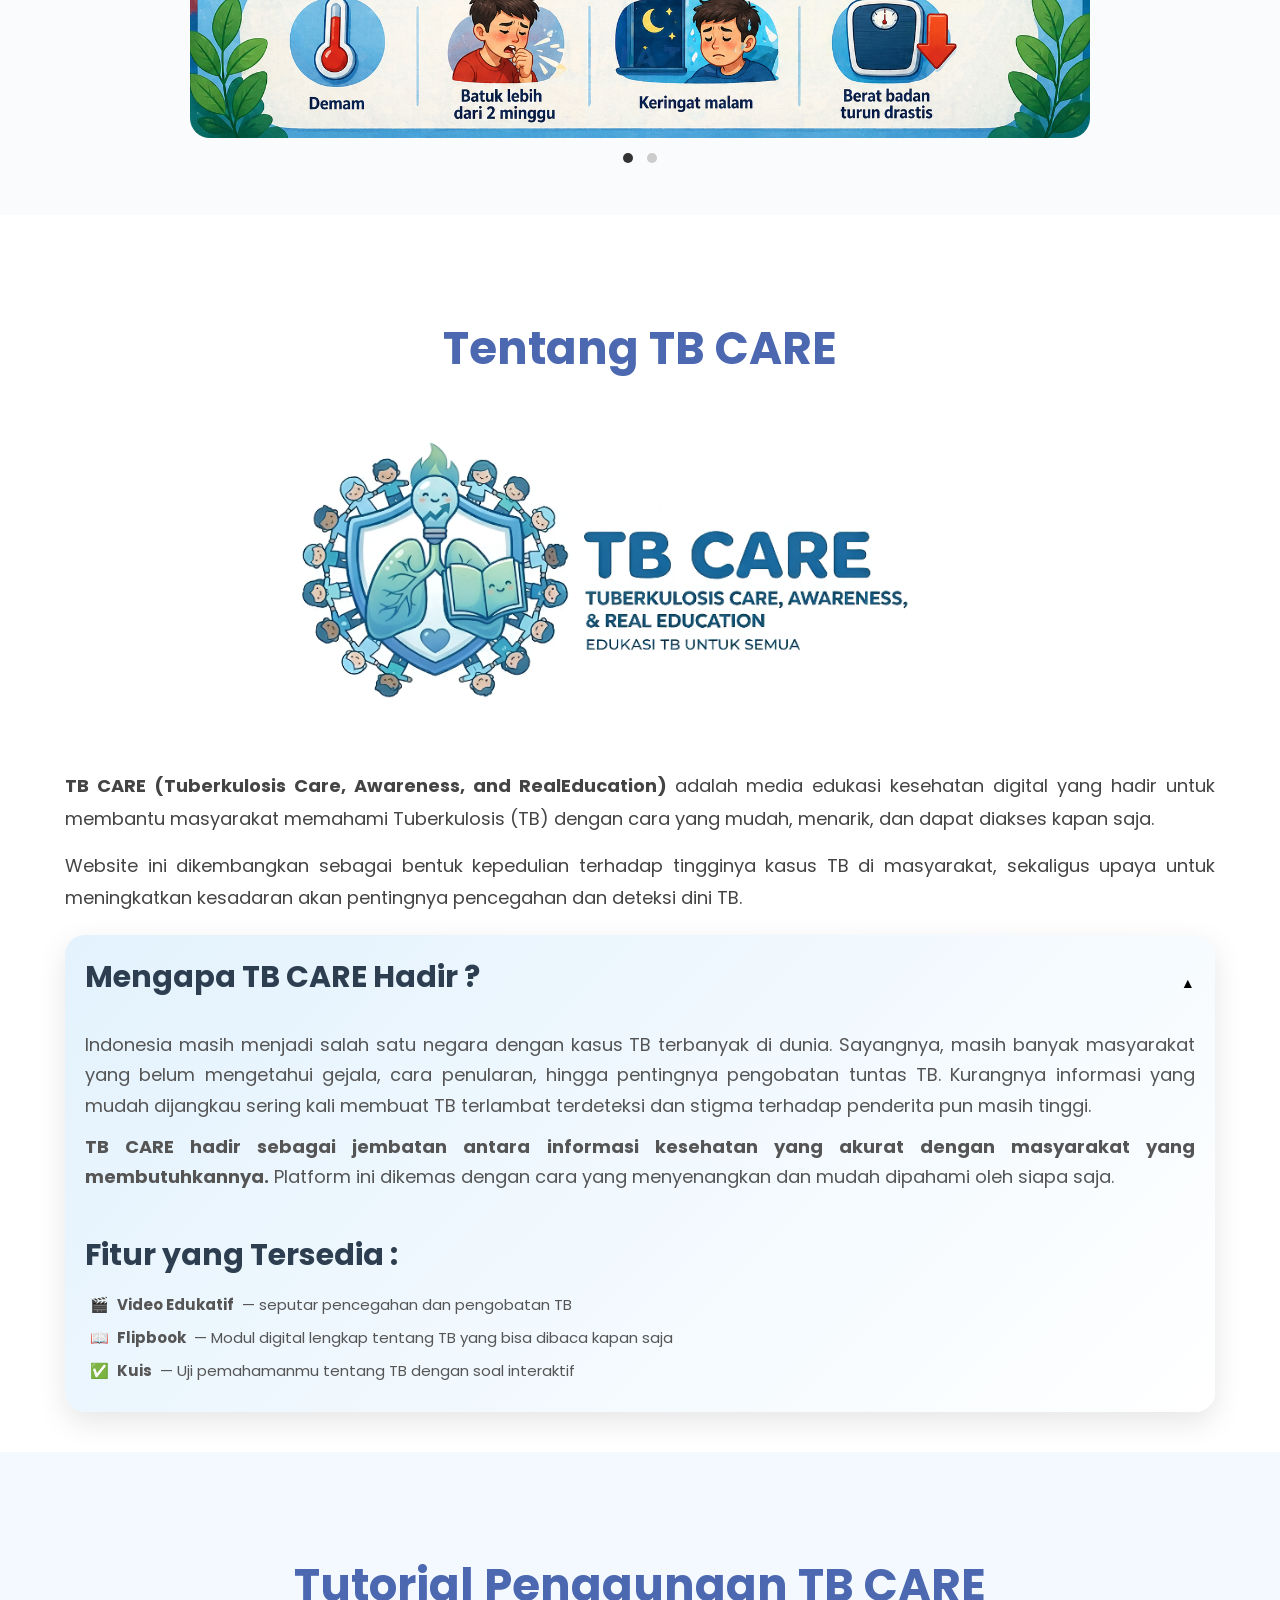
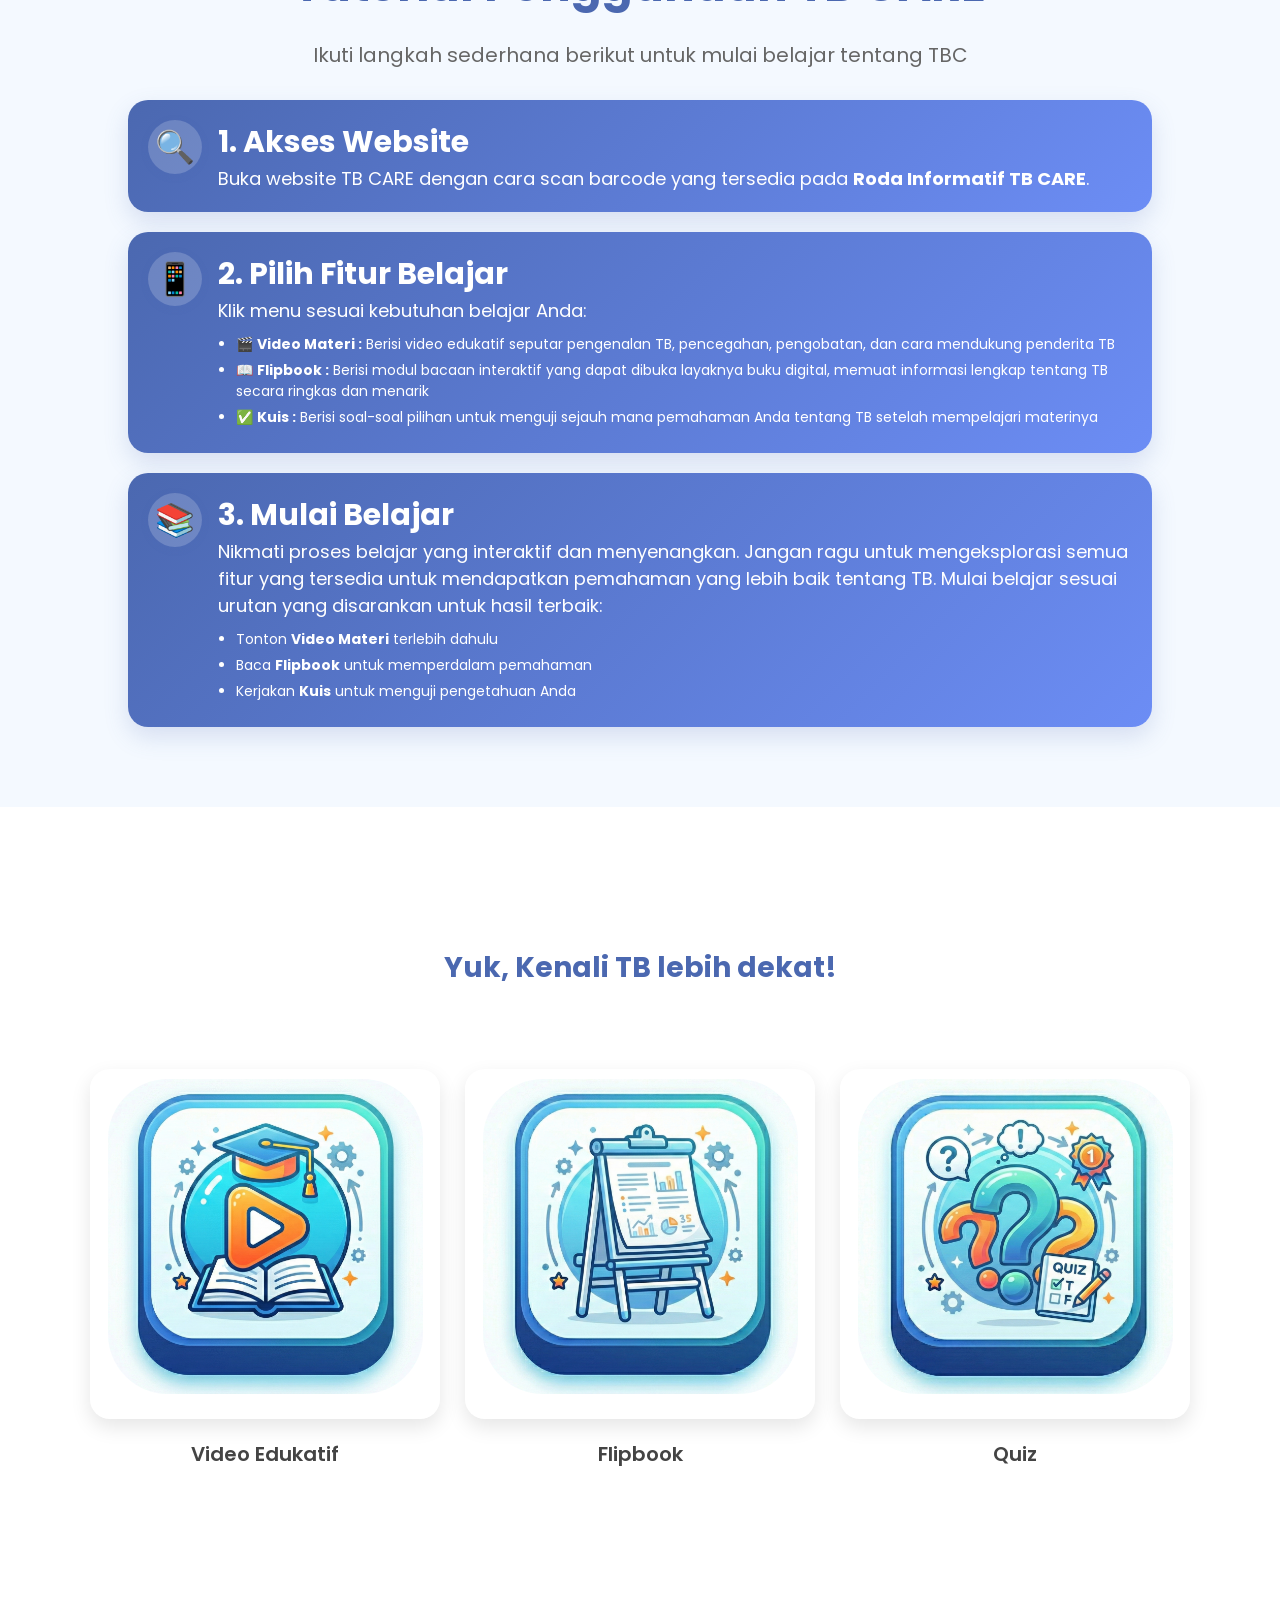
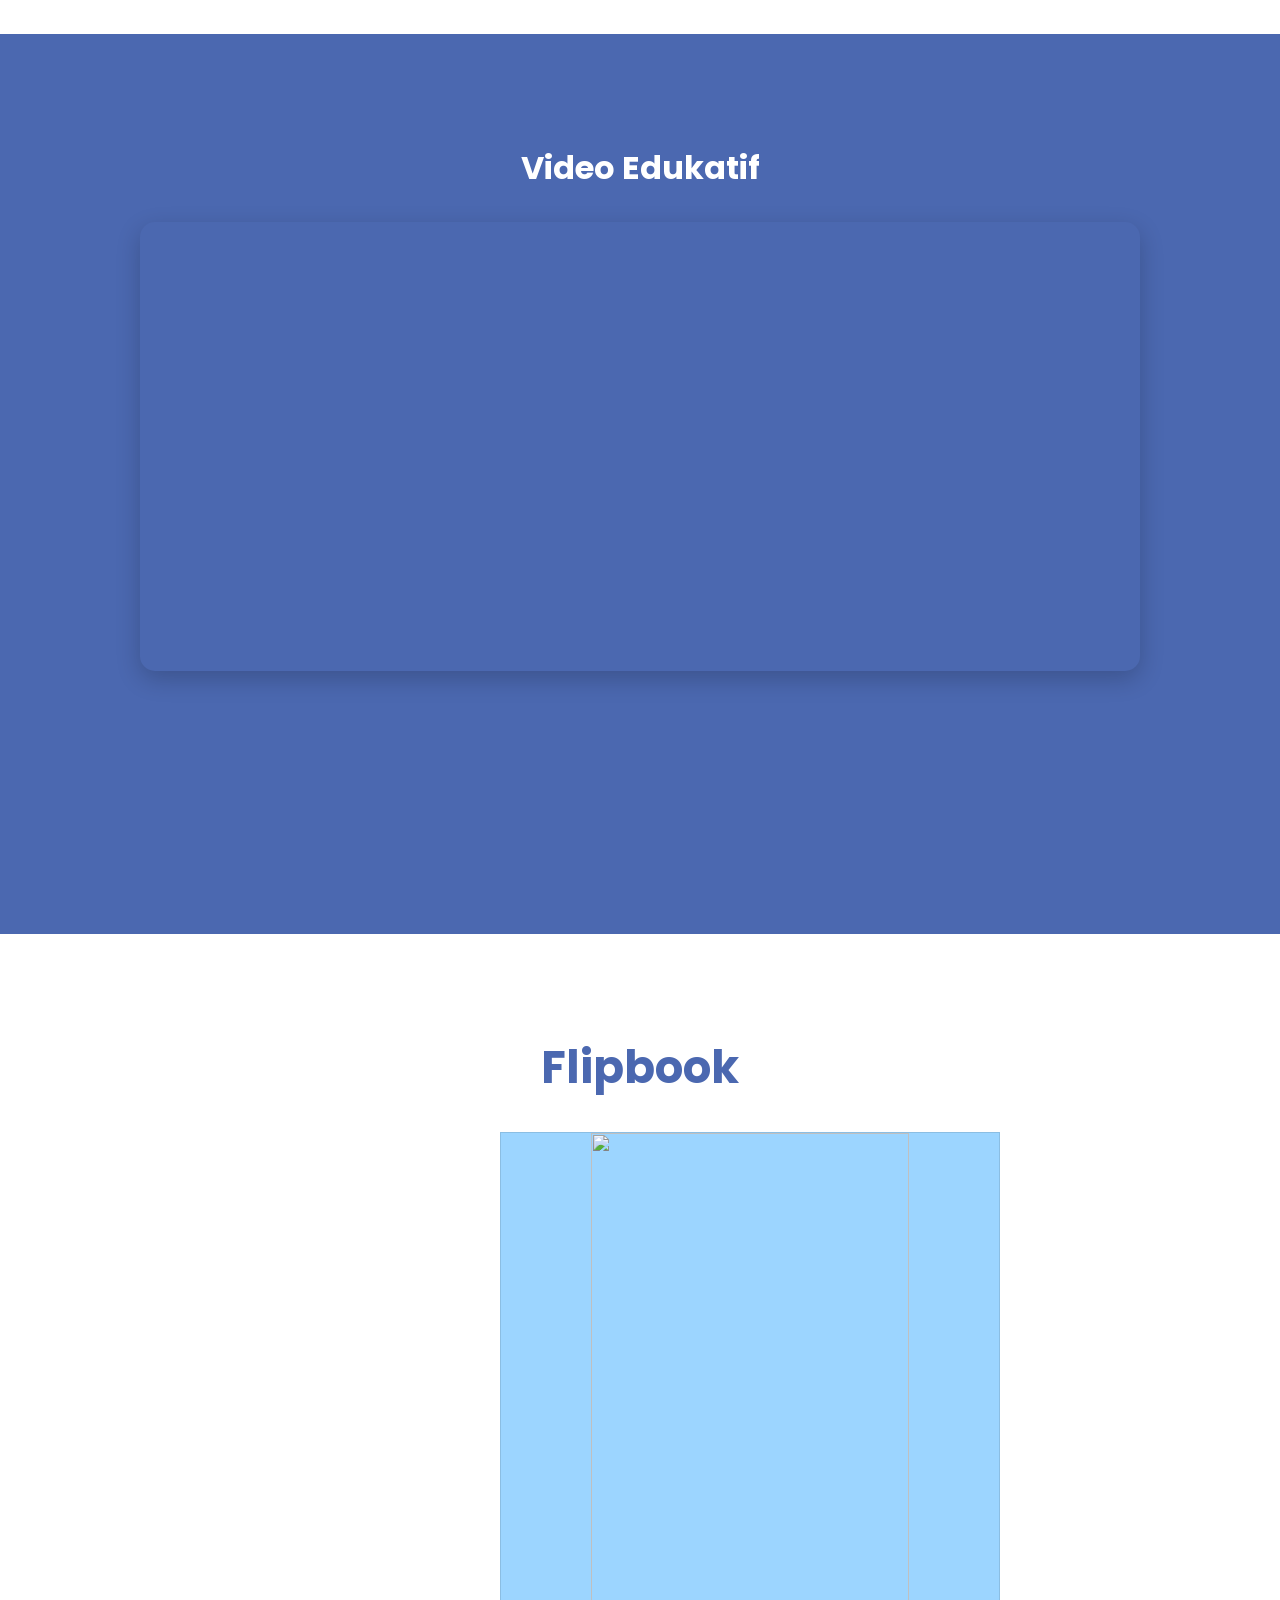
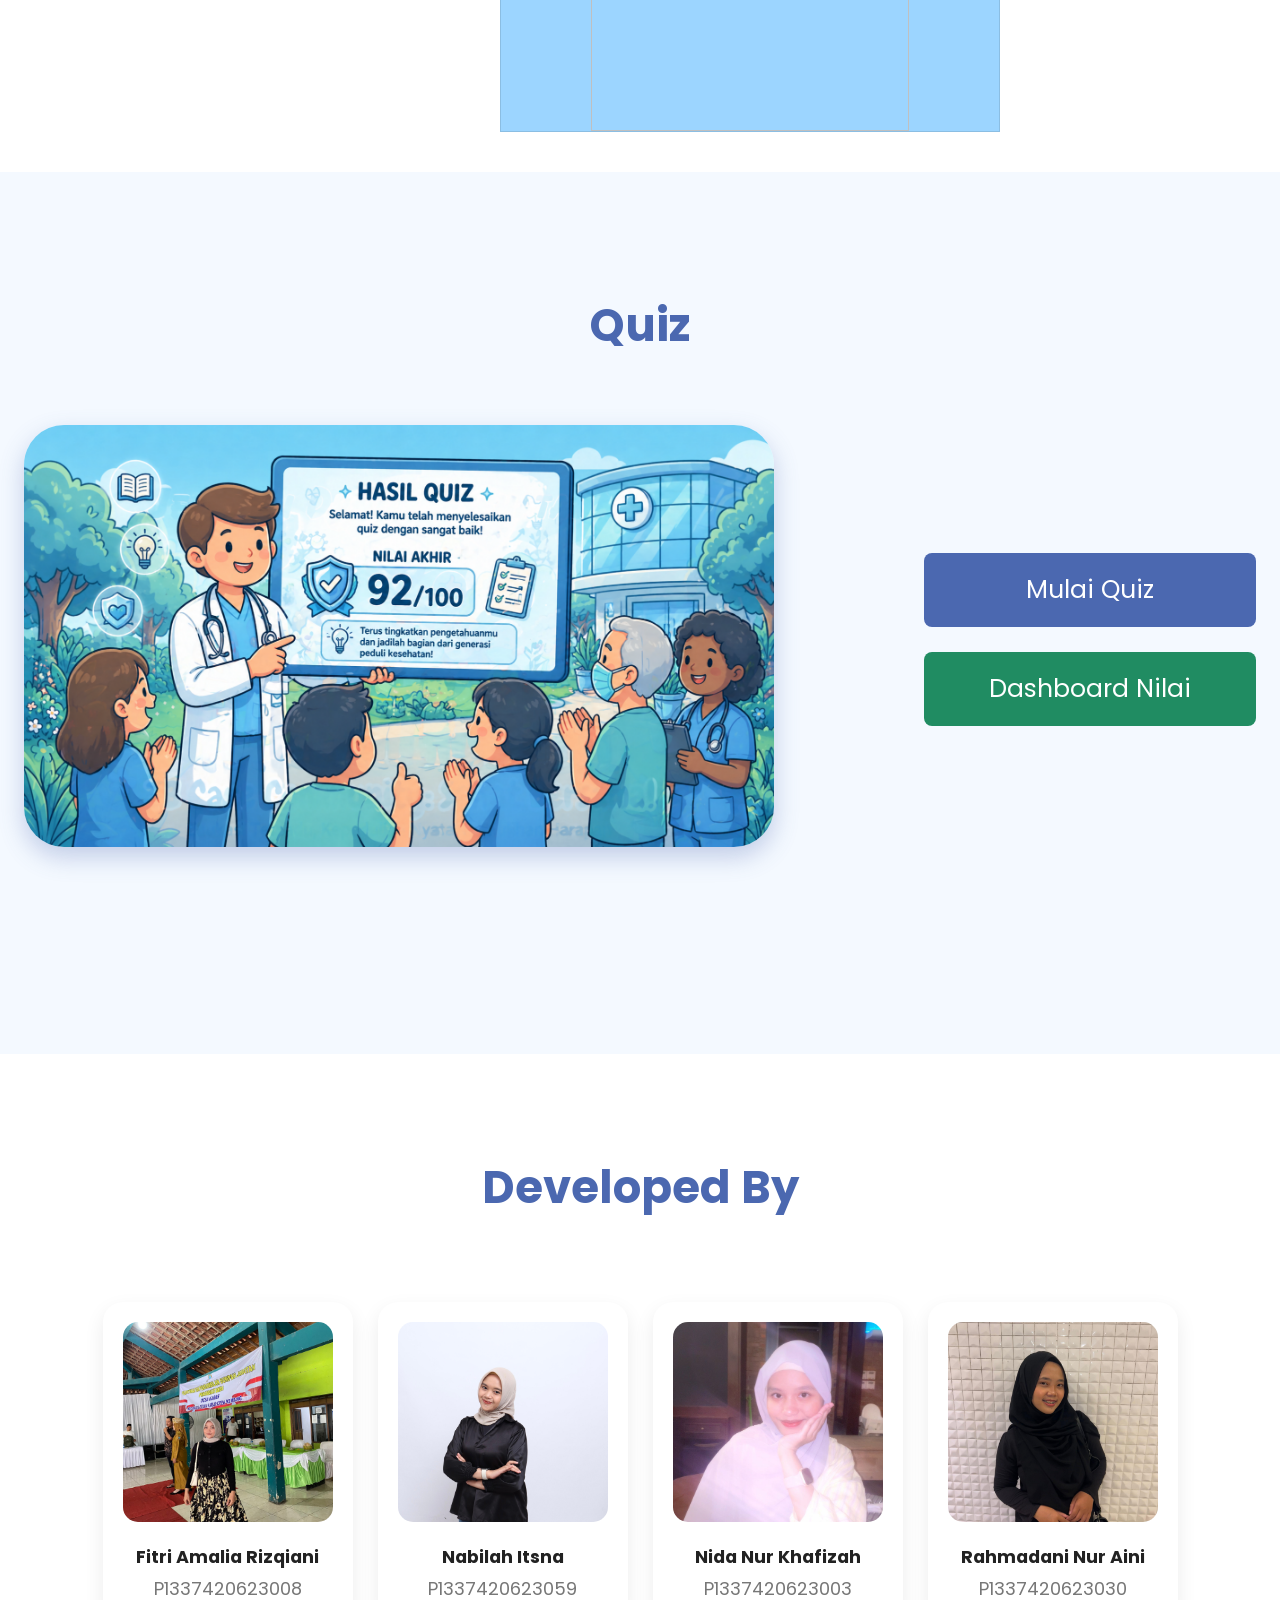
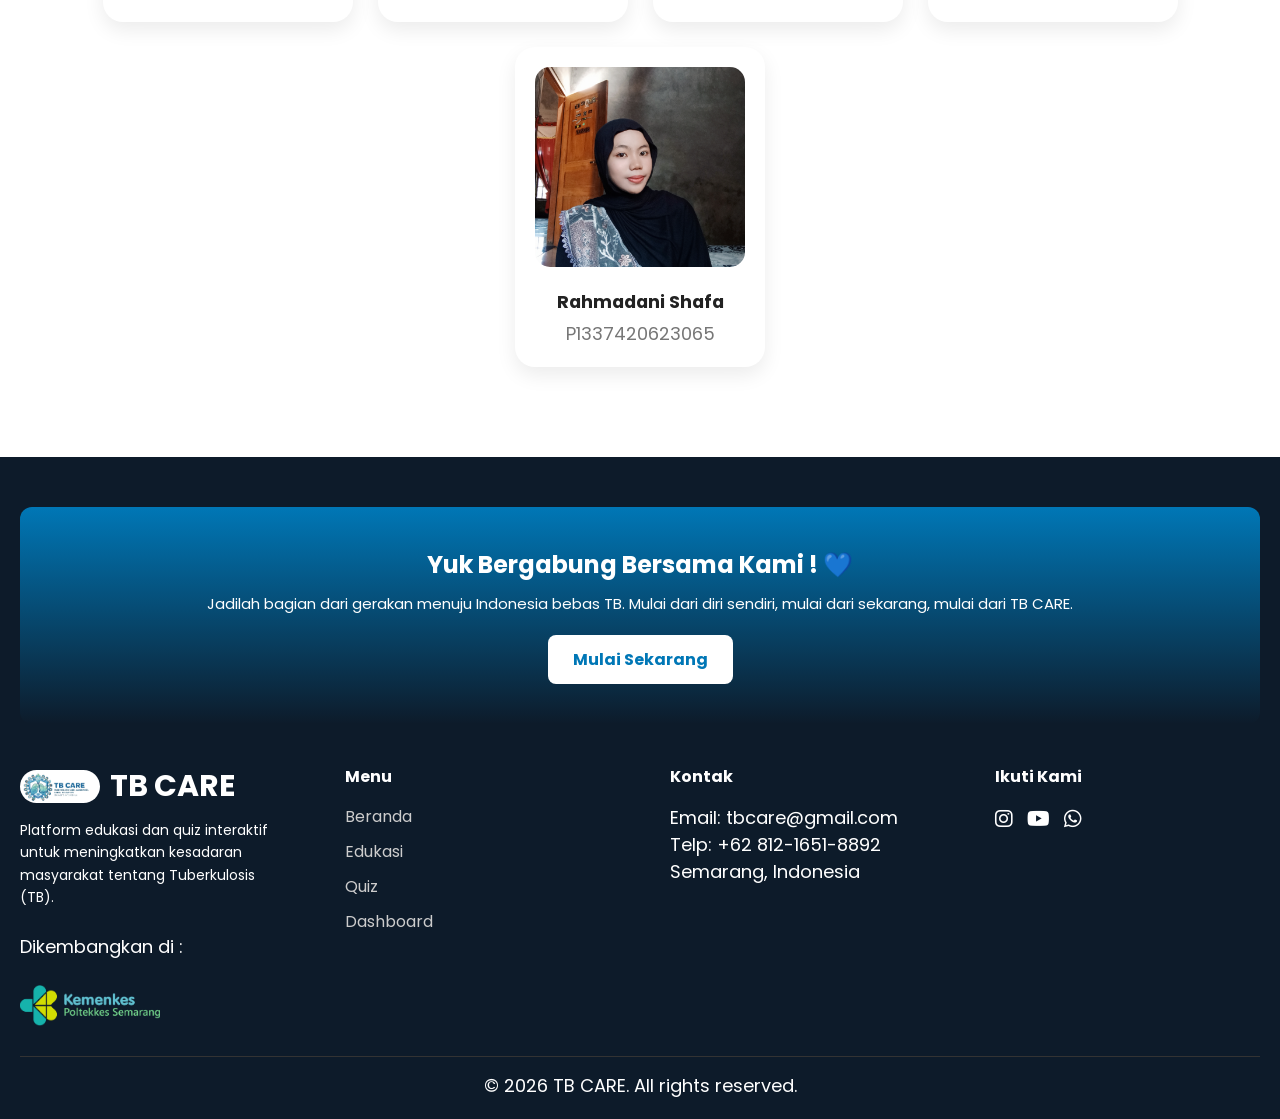
==== commit 39203fb6: "Add sidebar menu and overlay for improved navigation" ====
--- a/index.html
+++ b/index.html
@@ -44,9 +44,24 @@
       </div>
     </nav>
 
+    <!-- Sidebar Menu -->
+    <div class="sidebar" id="sidebar">
+      <ul>
+        <li><a href="#home">Home</a></li>
+        <li><a href="#info">Info</a></li>
+        <li><a href="#about">About</a></li>
+        <li><a href="#tutorial">Tutorial</a></li>
+        <li><a href="#education">Education</a></li>
+        <li><a href="#quiz">Quiz</a></li>
+      </ul>
+    </div>
+
+    <!-- Overlay (klik luar untuk close) -->
+    <div class="overlay" id="overlay"></div>
+
     <!-- Hero / Home -->
     <section class="hero" id="home">
-      <div class="overlay"></div>
+      <div class="hero-overlay"></div>
       <div class="hero-content">
         <h1>Hai, Sobat TB CARE! 👋</h1>
         <p>Mari kenali TB lebih dekat, Cegah sebelum terlambat</p>
@@ -497,6 +512,7 @@
     <script src="script.js"></script>
     <script src="jquery.js"></script>
     <script src="turn.js"></script>
+    <script src="turn.html4.min.js"></script>
     <script src="https://cdn.jsdelivr.net/npm/@supabase/supabase-js"></script>
     <script>
       $(document).ready(function() {
--- a/style.css
+++ b/style.css
@@ -98,14 +98,6 @@
 .nav-menu li a.active {
   background: rgba(255, 255, 255, 0.3);
   font-weight: 600;
-}
-
-/* HAMBURGER */
-.hamburger {
-  display: none;
-  font-size: 20px;
-  cursor: pointer;
-  color: white;
 }
 
 .logo {
@@ -126,6 +118,102 @@
   box-shadow: 0 4px 10px rgba(0, 0, 0, 0.2);
 }
 
+/* SIDEBAR */
+/* Hamburger */
+.hamburger {
+  display: none; /* tersembunyi di desktop */
+  cursor: pointer;
+  margin-right: 10px;
+  /* width: 38px;
+  height: 38px; */
+  align-items: center;
+  justify-content: center;
+  border-radius: 8px;
+  font-size: 30px;
+  color: rgba(255, 255, 255, 0.85);
+  transition: background 0.2s;
+  user-select: none;
+}
+
+.hamburger:hover {
+  background: rgba(255, 255, 255, 0.1);
+}
+
+/* =====================
+   OVERLAY
+===================== */
+.overlay {
+  position: fixed;
+  inset: 0;
+  background: rgba(0, 0, 0, 0.4);
+  backdrop-filter: blur(2px);
+  -webkit-backdrop-filter: blur(2px);
+  opacity: 0;
+  visibility: hidden;
+  pointer-events: none;
+  transition: opacity 0.35s ease, visibility 0.35s ease;
+  z-index: 1050;
+}
+
+.overlay.active {
+  opacity: 1;
+  visibility: visible;
+  pointer-events: auto;
+}
+
+/* =====================
+   SIDEBAR
+===================== */
+.sidebar {
+  position: fixed;
+  top: 0;
+  right: -280px;
+  width: 260px;
+  height: 100%;
+  background: linear-gradient(180deg,rgba(30, 42, 68, 0.85),rgba(24, 34, 53, 0.65));
+  z-index: 1100;
+  box-shadow: -6px 0 30px rgba(0, 0, 0, 0.35);
+  display: flex;
+  flex-direction: column;
+  transition: right 0.4s cubic-bezier(0.77, 0, 0.175, 1);
+}
+
+.sidebar.active {
+  right: 0;
+}
+
+.sidebar ul {
+  list-style: none;
+  padding: 16px;
+  margin-top: 60px;
+}
+
+.sidebar ul li {
+  margin: 4px 0;
+}
+
+.sidebar ul li a {
+  text-decoration: none;
+  color: rgba(255, 255, 255, 0.75);
+  font-size: 14px;
+  display: flex;
+  align-items: center;
+  padding: 10px 14px;
+  border-radius: 10px;
+  transition: all 0.25s ease;
+}
+
+.sidebar ul li a:hover {
+  background: rgba(255, 255, 255, 0.08);
+  color: white;
+  transform: translateX(4px);
+}
+
+.sidebar ul li a.active {
+  background: rgba(100, 149, 237, 0.2);
+  color: #a0c0ff;
+}
+
 /* Hero Section */
 .hero {
   height: 100vh;
@@ -134,7 +222,7 @@
 }
 
 /* Overlay gelap */
-.overlay {
+.hero-overlay {
   position: absolute;
   width: 100%;
   height: 100%;
@@ -639,10 +727,12 @@
 }
 
 .flipbook {
-    width: 1000px;
-    height: 600px;
-    transition: transform 0.3s ease;
-    margin: auto;
+  display: block;
+  margin: 0 auto;
+  /* width: 1000px;
+  height: 600px;
+  transition: transform 0.3s ease;
+  margin: auto; */
 }
 
 .flipbook-wrapper {
@@ -1023,6 +1113,16 @@
 ================================ */
 
 /* ===== Navbar ===== */
+@media (max-width: 768px) {
+  .nav-menu {
+    display: none;
+  }
+
+  .hamburger {
+    display: block;
+  }
+}
+
 @media (max-width: 1024px) {
   .nav-container {
     width: 80%;
@@ -1136,11 +1236,19 @@
 /* ===== .video-section Section ===== */
 @media (max-width: 768px) {
   .video-section {
-    height: auto;
+    height: 100vh;
+  }
+
+  .video-section h2 {
+    margin-top: 25%;
   }
 
   .video-container {
-    padding-bottom: 56.25%; /* 16:9 */
+    margin-top: 10%;
+  }
+  
+  .video-container {
+    padding-bottom: 56.25%;
   }
 }
 
@@ -1149,13 +1257,31 @@
   .flipbook {
     width: 90%;
     height: 500px;
+    transform: translateX(0);
   }
 }
 
 @media (max-width: 768px) {
+  .flipbook-wrapper {
+    justify-content: center;
+    align-items: center;
+  }
   .flipbook {
     width: 95%;
-    height: 400px;
+    max-width: 400px;
+    height: auto;
+    margin: 0 auto;
+    left: 0 !important;
+  }
+  .flipbook .page {
+    background: white;
+  }
+  .flipbook .page img {
+    width: 100%;
+    height: auto;
+  }
+  .flipbook-title {
+    font-size: 32px;
   }
 }
 
@@ -1172,6 +1298,10 @@
     gap: 30px;
   }
 
+  .quiz-title {
+    font-size: 34px;
+  }
+
   .quiz-image img {
     width: 90%;
   }
@@ -1190,31 +1320,6 @@
   to {
     transform: scale(1);
     opacity: 1;
-  }
-}
-
-/* RESPONSIVE (ANDROID) */
-@media (max-width: 768px) {
-  .nav-menu {
-    position: absolute;
-    top: 70px;
-    left: 50%;
-    transform: translateX(-50%);
-    flex-direction: column;
-    width: 90%;
-    background: rgba(0, 0, 0, 0.8);
-    border-radius: 20px;
-    text-align: center;
-    display: none;
-    padding: 20px 0;
-  }
-
-  .nav-menu.active {
-    display: flex;
-  }
-
-  .hamburger {
-    display: block;
   }
 }
 
@@ -1277,6 +1382,10 @@
     gap: 30px;
   }
 
+  .developer-section .title {
+    font-size: 32px;
+  }
+
   /* .footer-col {
     text-align: center;
   } */
@@ -1287,6 +1396,10 @@
 
   .footer-cta h3 {
     font-size: 17.5px;
+  }
+
+  .footer-cta p {
+    font-size: 13px;
   }
 }
 
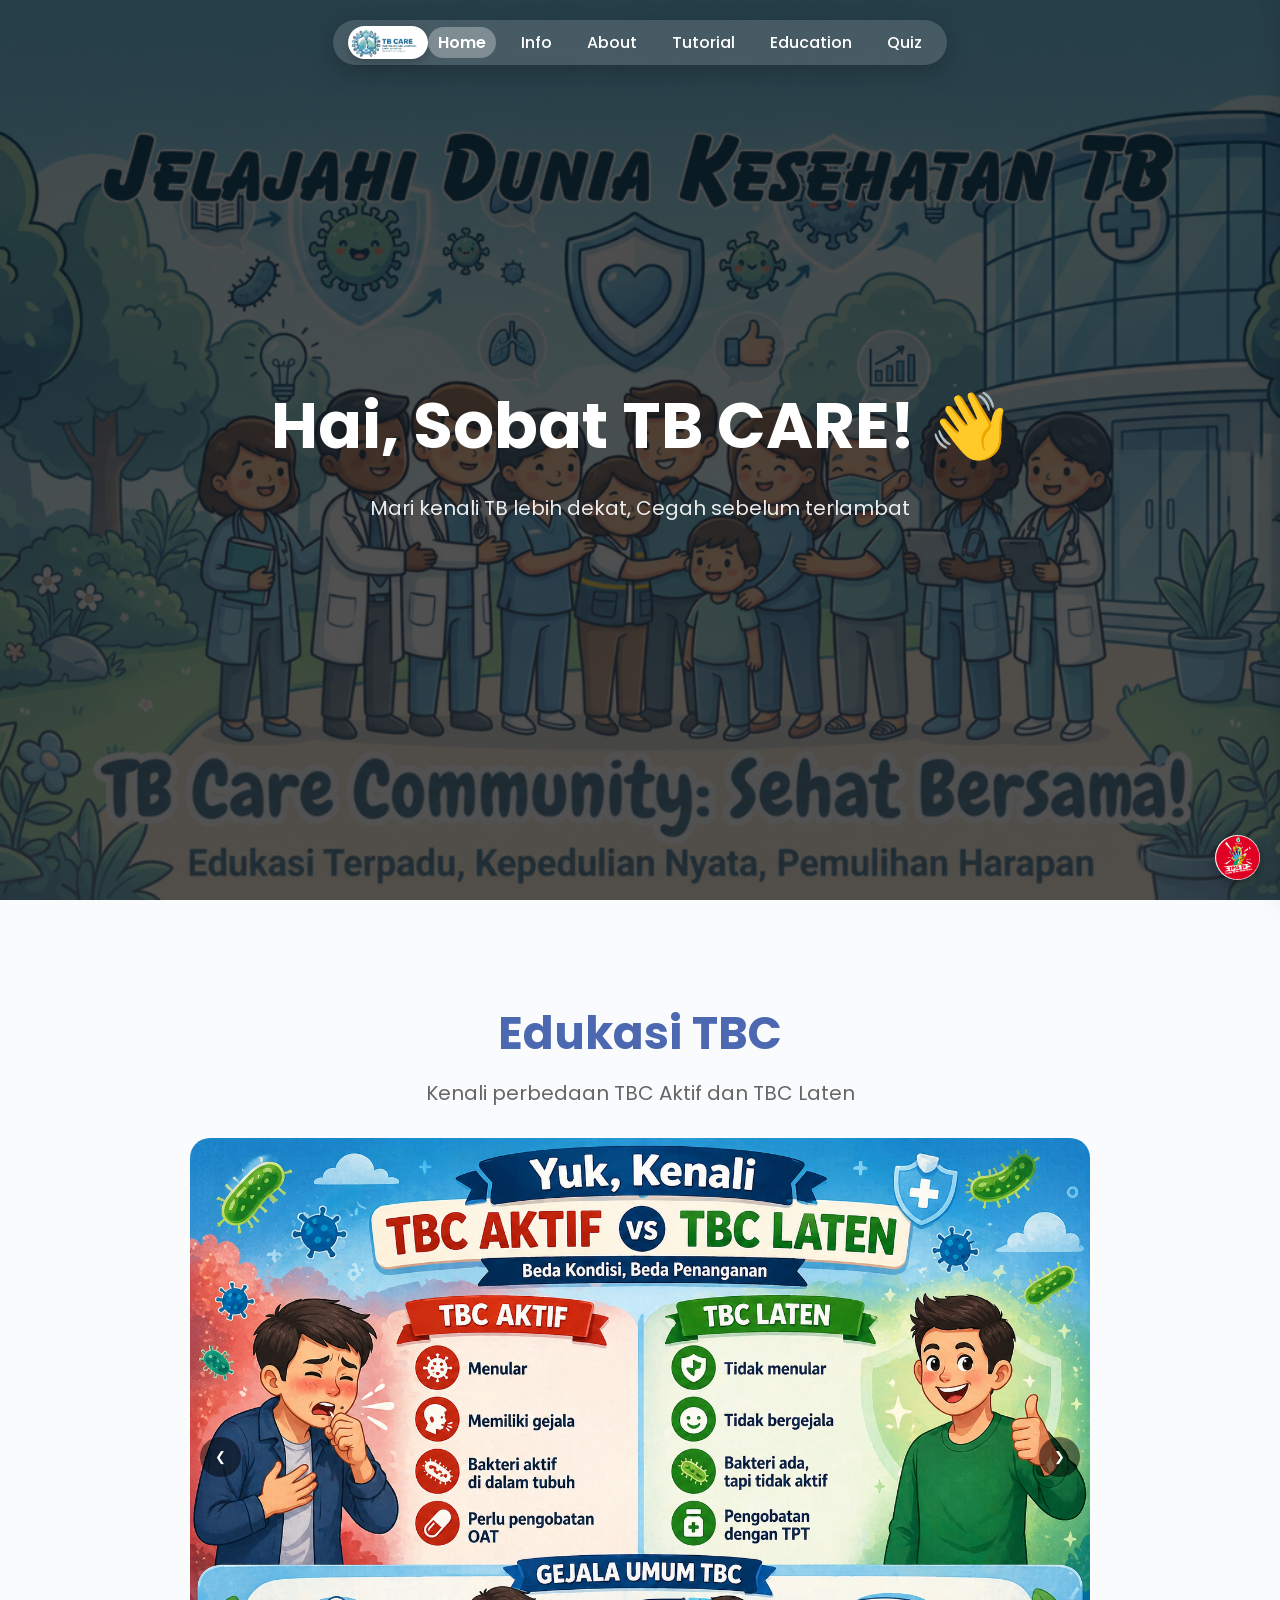
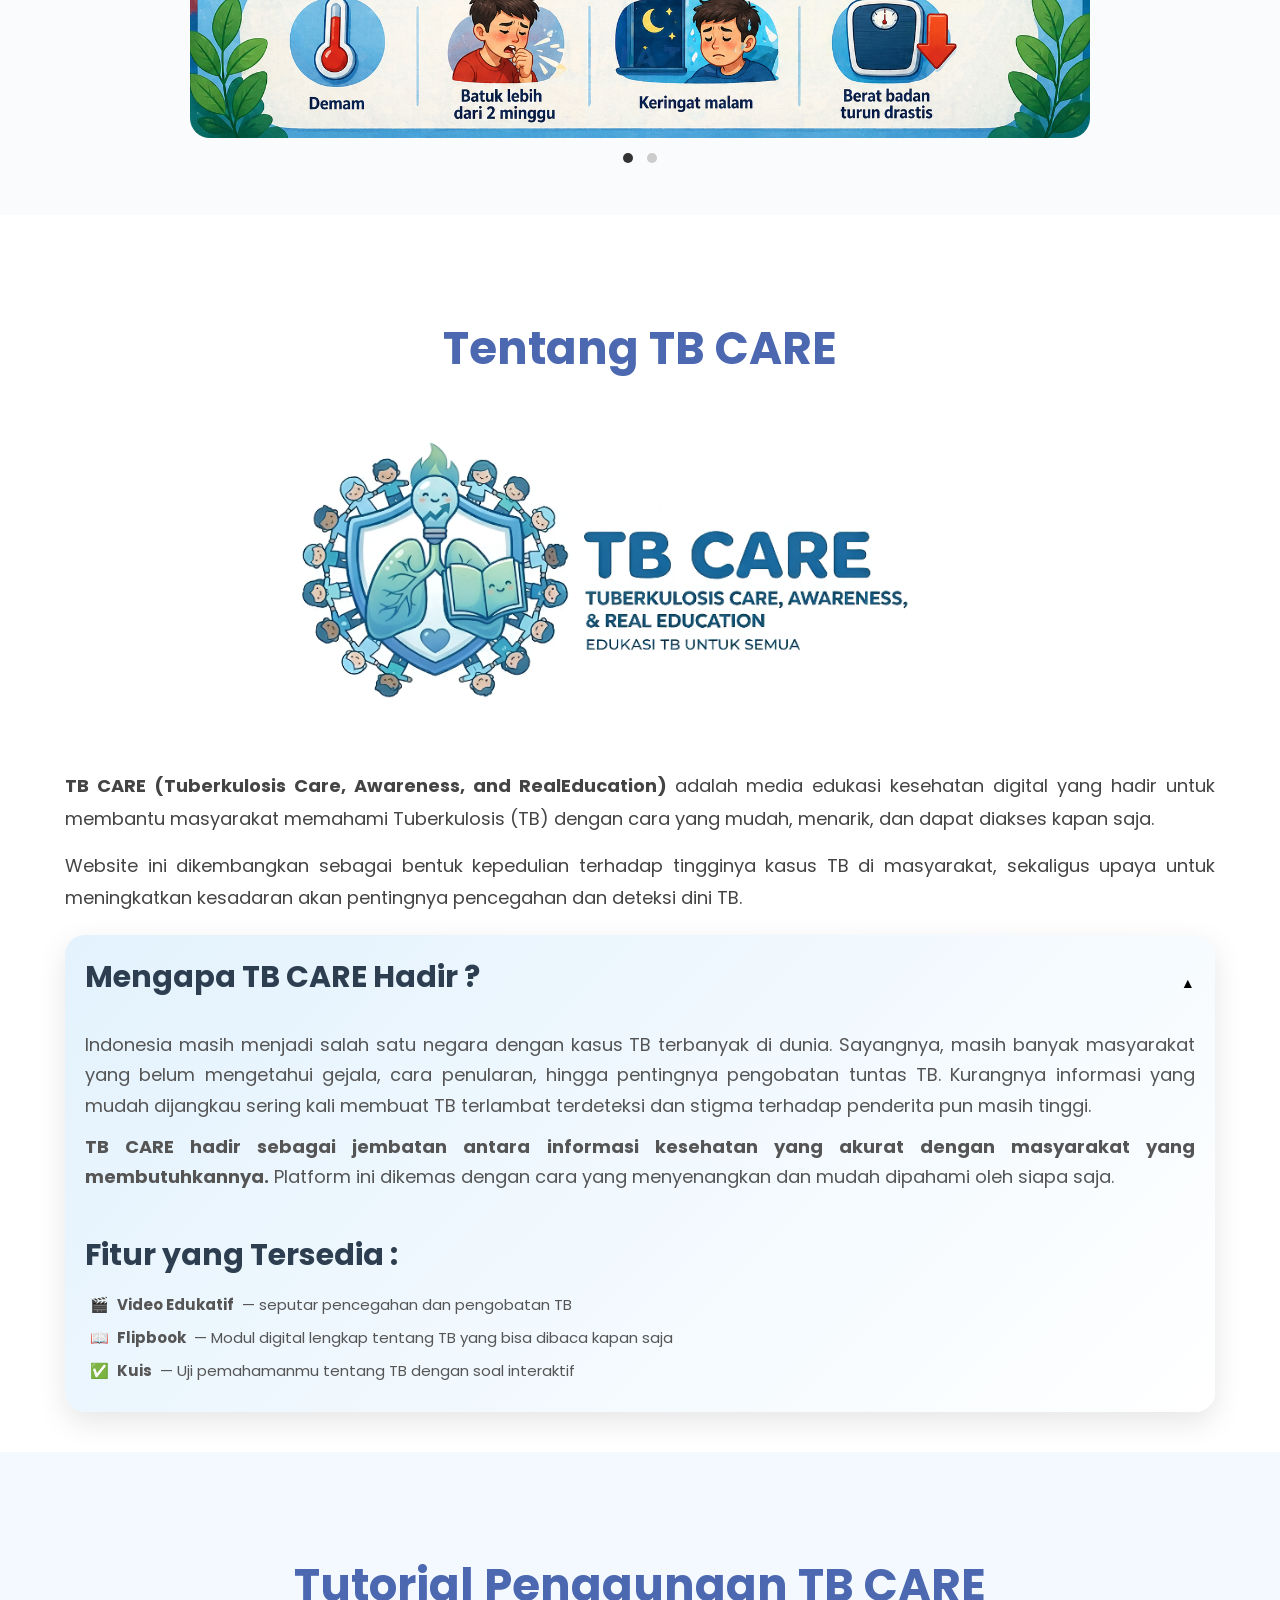
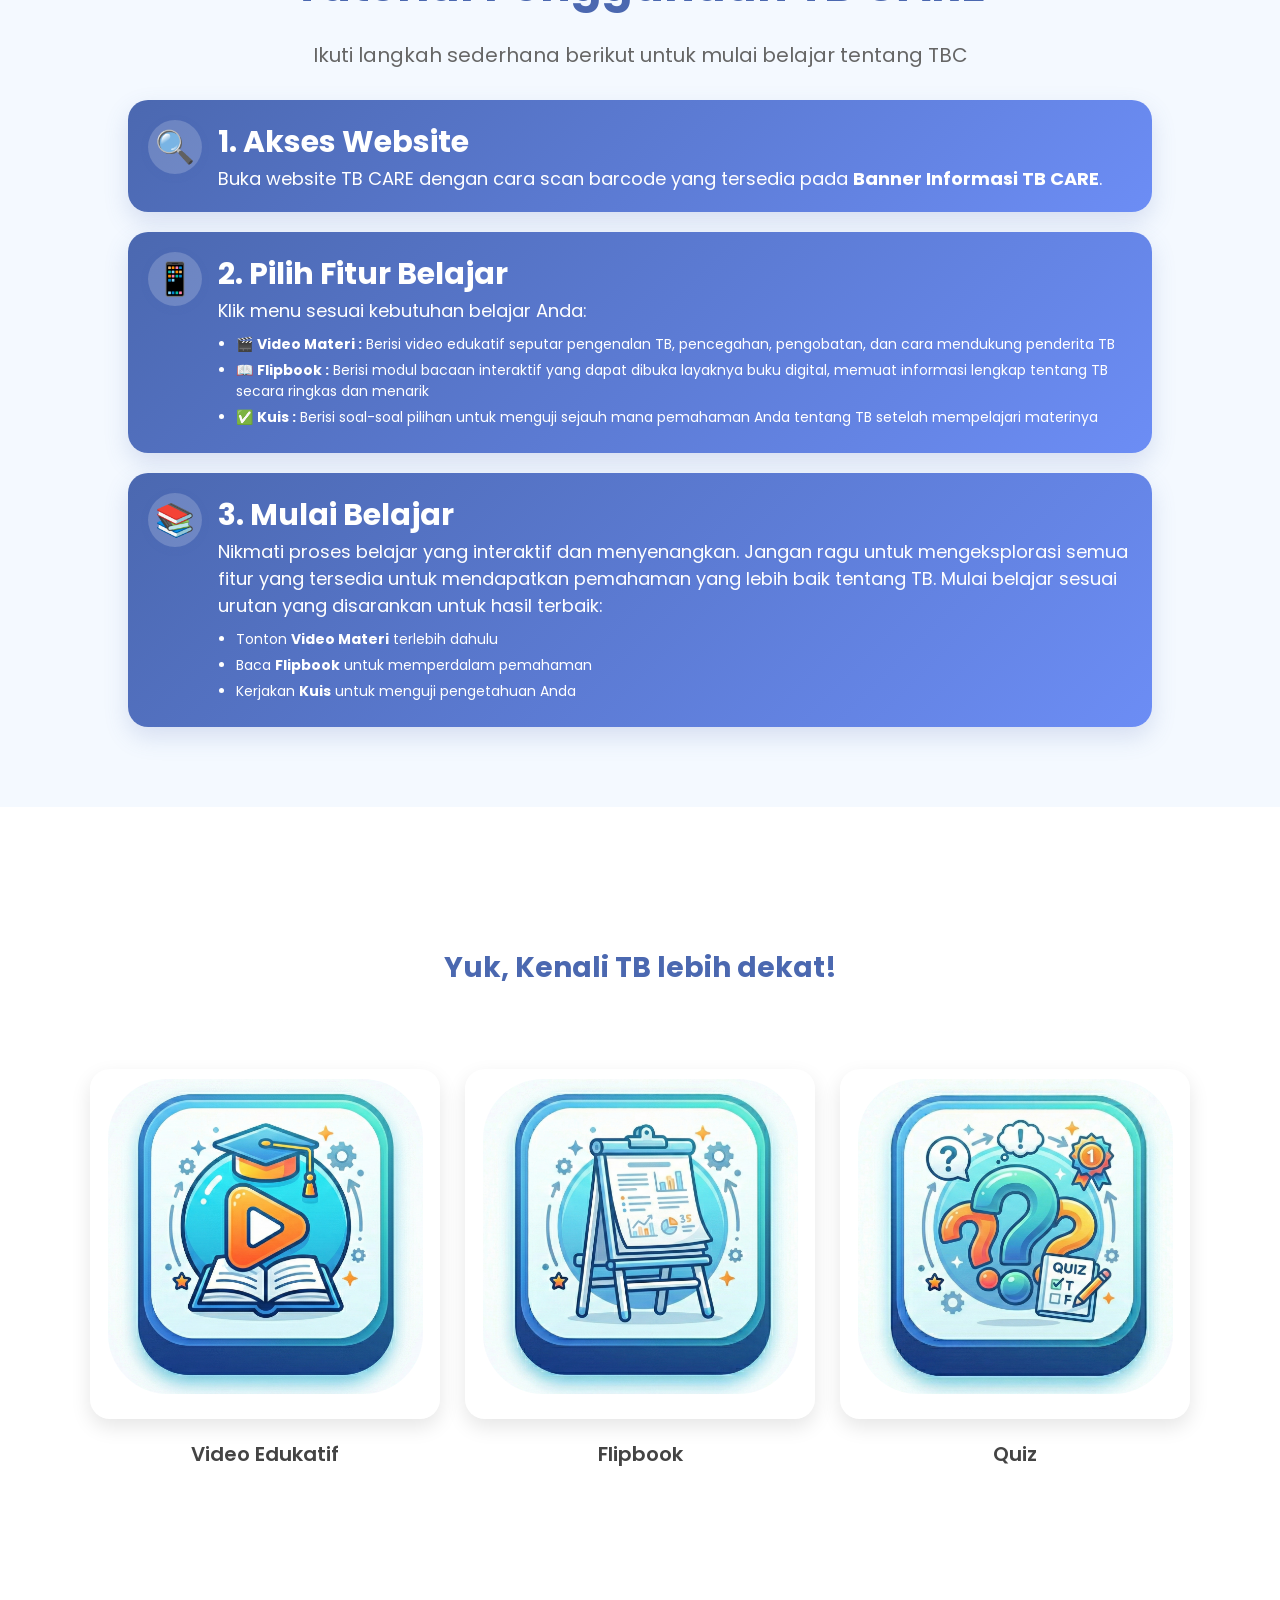
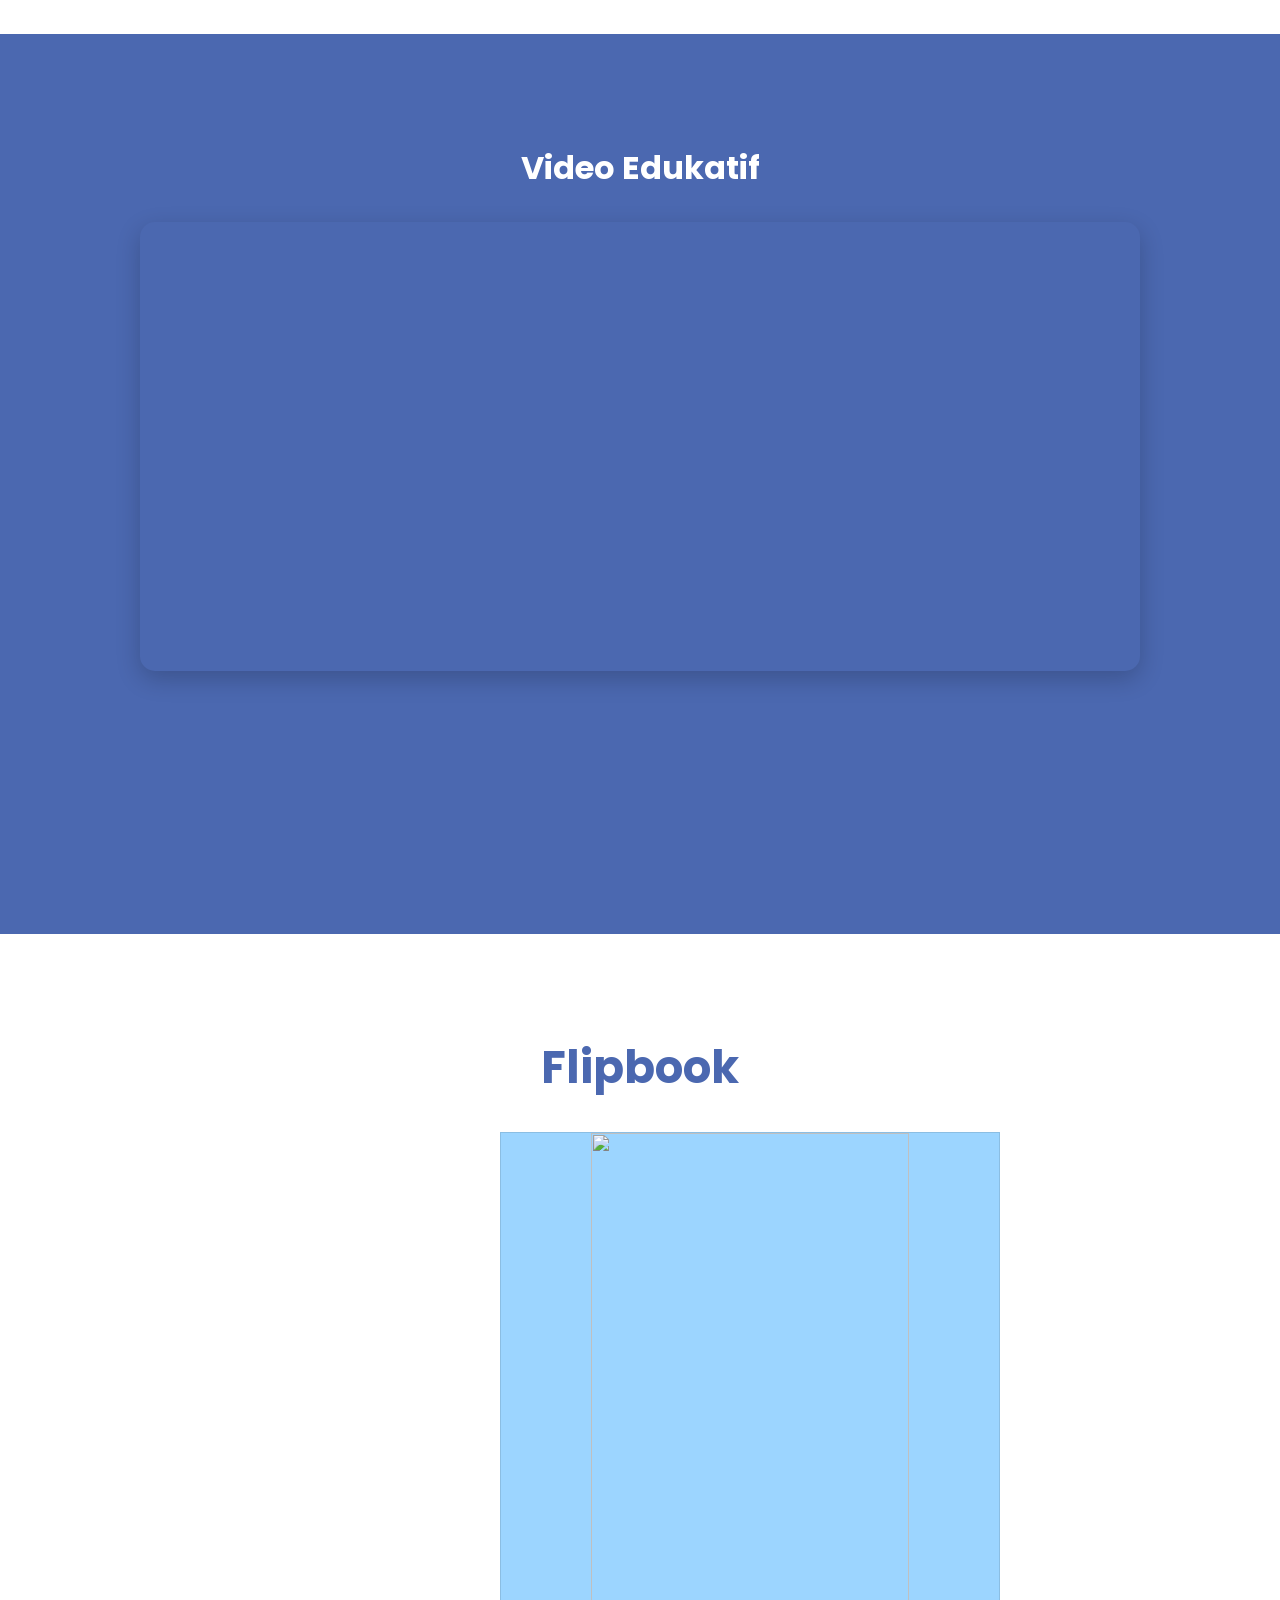
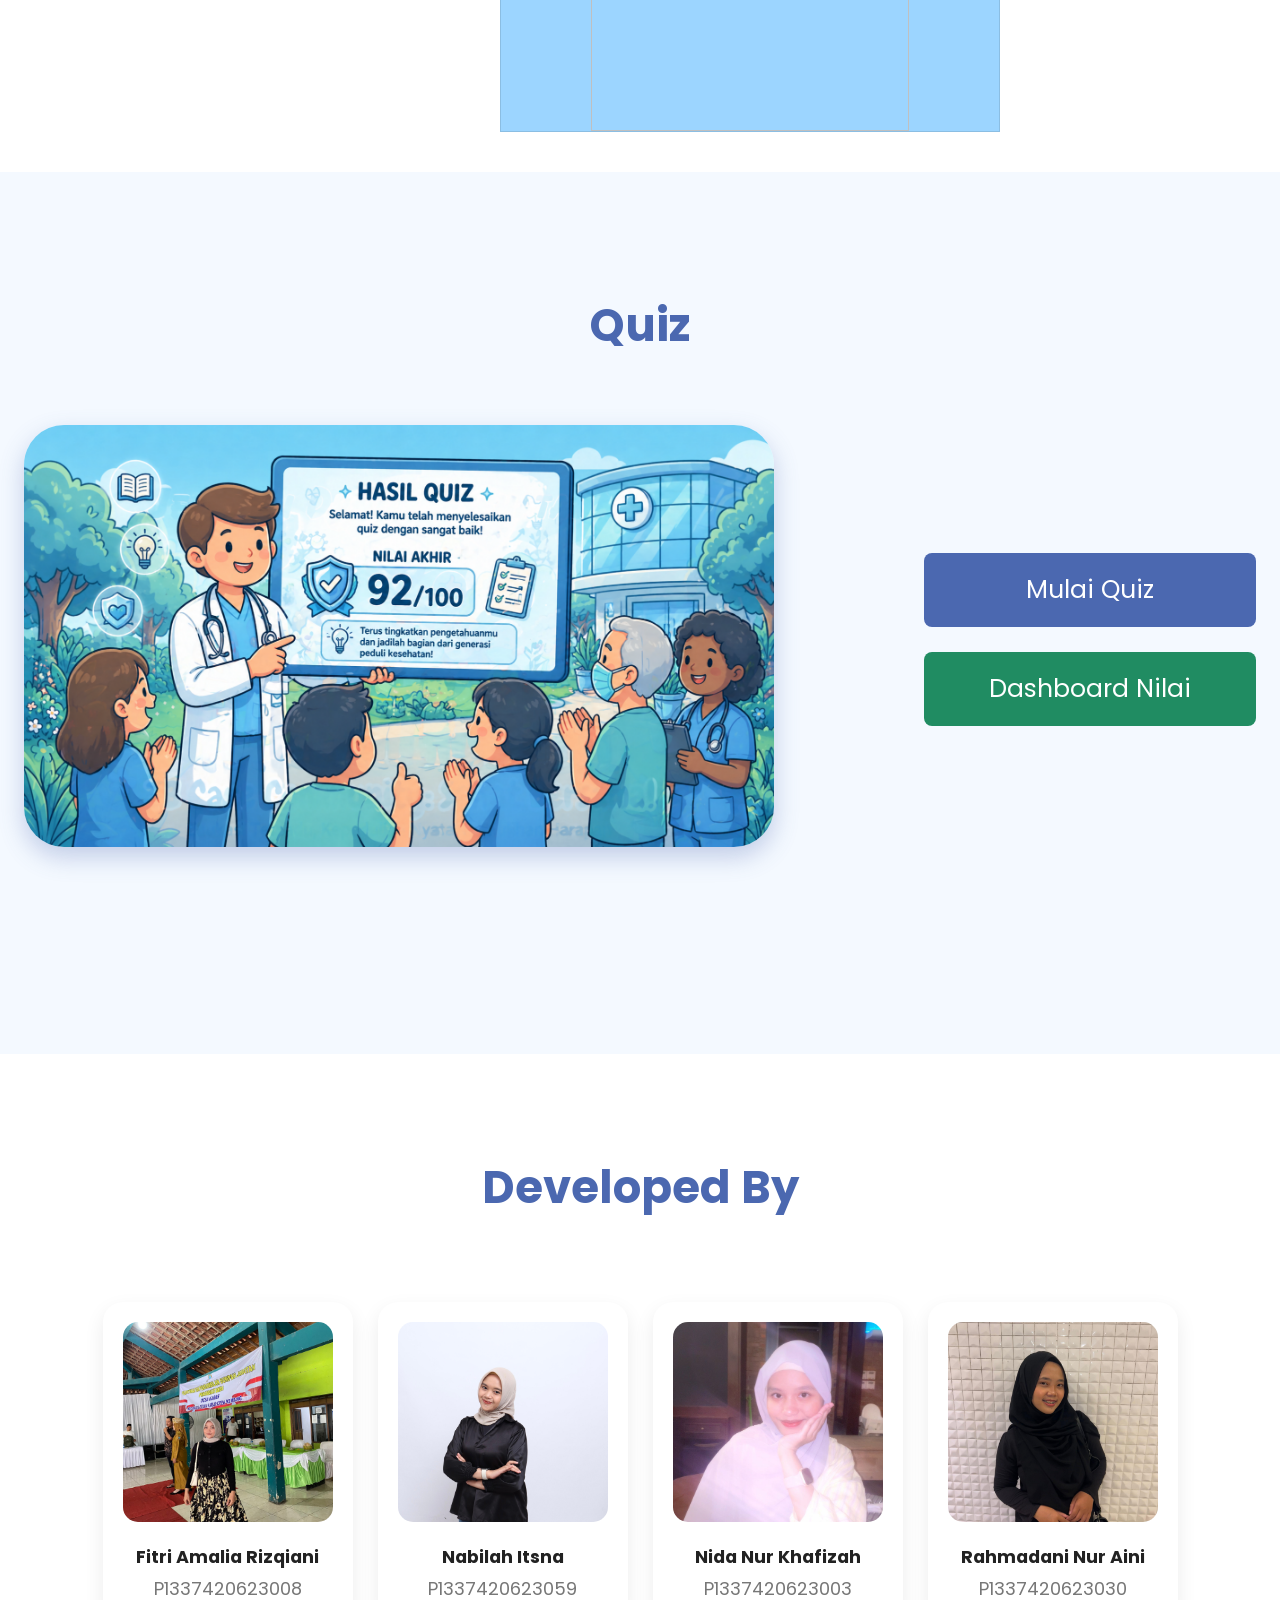
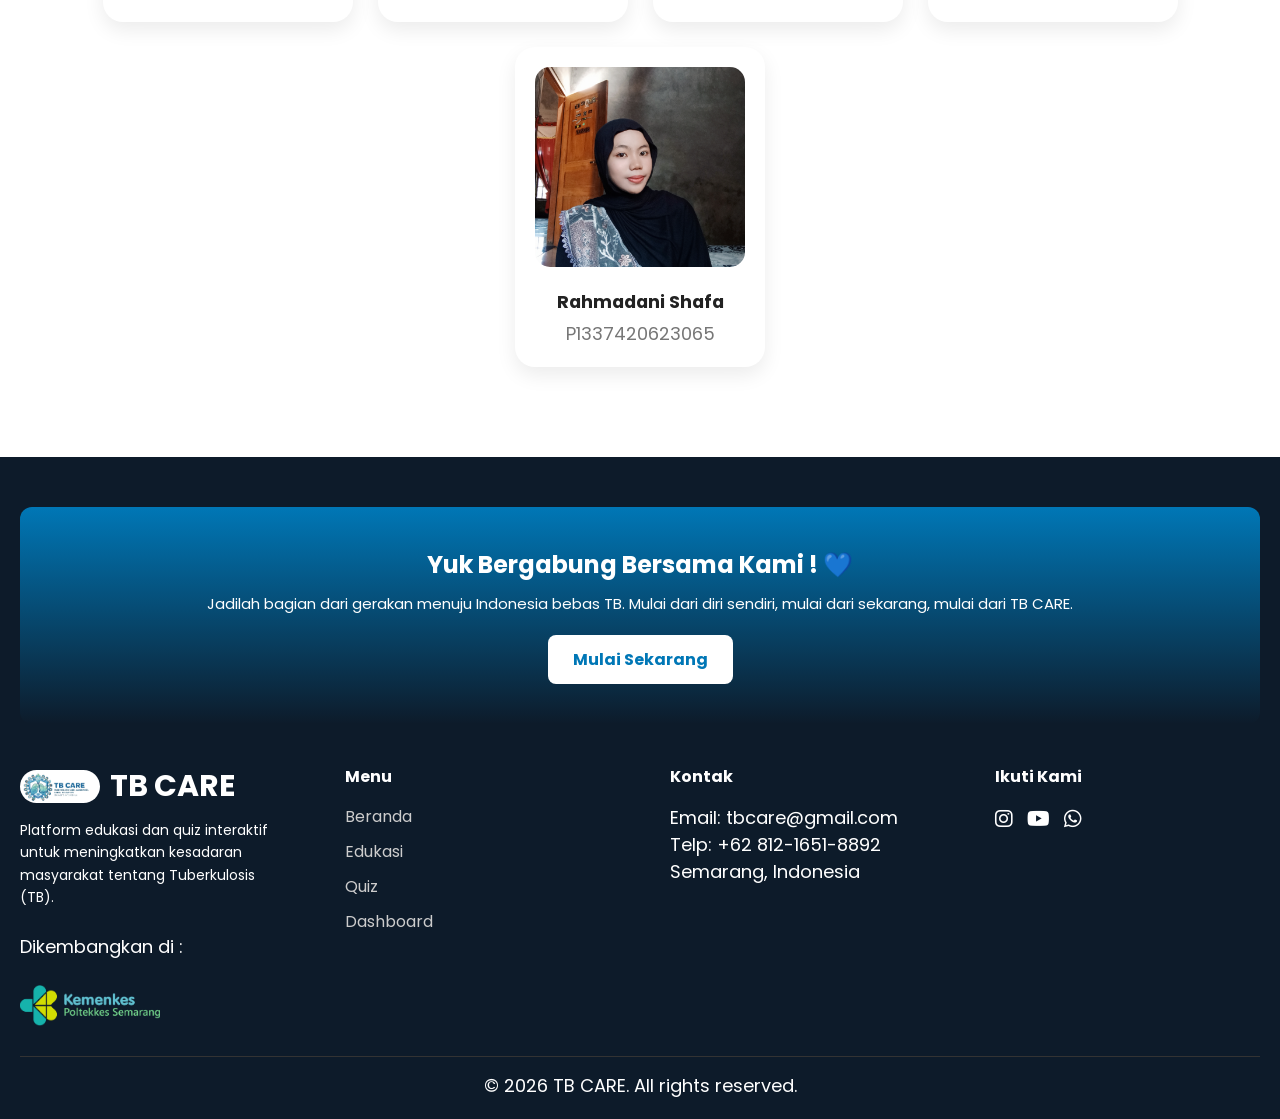
==== commit 90fa5ce9: "Update content references and video source for accuracy" ====
--- a/index.html
+++ b/index.html
@@ -12,6 +12,22 @@
     />
     <link rel="stylesheet" href="https://cdnjs.cloudflare.com/ajax/libs/font-awesome/6.5.0/css/all.min.css">
     <link rel="icon" type="image/png" href="logo2.png">
+
+    <!-- Open Graph Meta Tags -->
+    <meta property="og:title" content="TB CARE - Tuberkulosis Care, Awareness & Real Education">
+    <meta property="og:description" content="Mari kenali Tuberkulosis (TB) lebih dekat. Edukasi, video, flipbook, dan quiz interaktif dalam satu platform.">
+    <meta property="og:image" content="https://tbcare-poltekkes.vercel.app/preview.png">
+    <meta property="og:url" content="https://tbcare-poltekkes.vercel.app">
+    <meta property="og:type" content="website">
+
+    <!-- Optional (biar makin bagus di WhatsApp) -->
+    <meta property="og:site_name" content="TB CARE">
+
+    <!-- Twitter Card (dipakai juga oleh beberapa platform) -->
+    <meta name="twitter:card" content="summary_large_image">
+    <meta name="twitter:title" content="TB CARE - Tuberkulosis Care, Awareness & Real Education">
+    <meta name="twitter:description" content="Platform edukasi TB lengkap dengan video, flipbook, dan quiz interaktif.">
+    <meta name="twitter:image" content="https://tbcare-poltekkes.vercel.app/preview.png">
   </head>
 
   <!-- BODY -->
@@ -201,7 +217,7 @@
               <h3>1. Akses Website</h3>
               <p>
                 Buka website TB CARE dengan cara scan barcode yang tersedia pada
-                <strong>Roda Informatif TB CARE</strong>.
+                <strong>Banner Informasi TB CARE</strong>.
               </p>
             </div>
           </div>
@@ -295,7 +311,7 @@
 
       <div class="video-container">
         <iframe
-          src="https://www.youtube.com/embed/202hkf43HXQ"
+          src="https://www.youtube.com/embed/cYSjpov6GgI"
           title="YouTube video"
           frameborder="0"
           allow="
